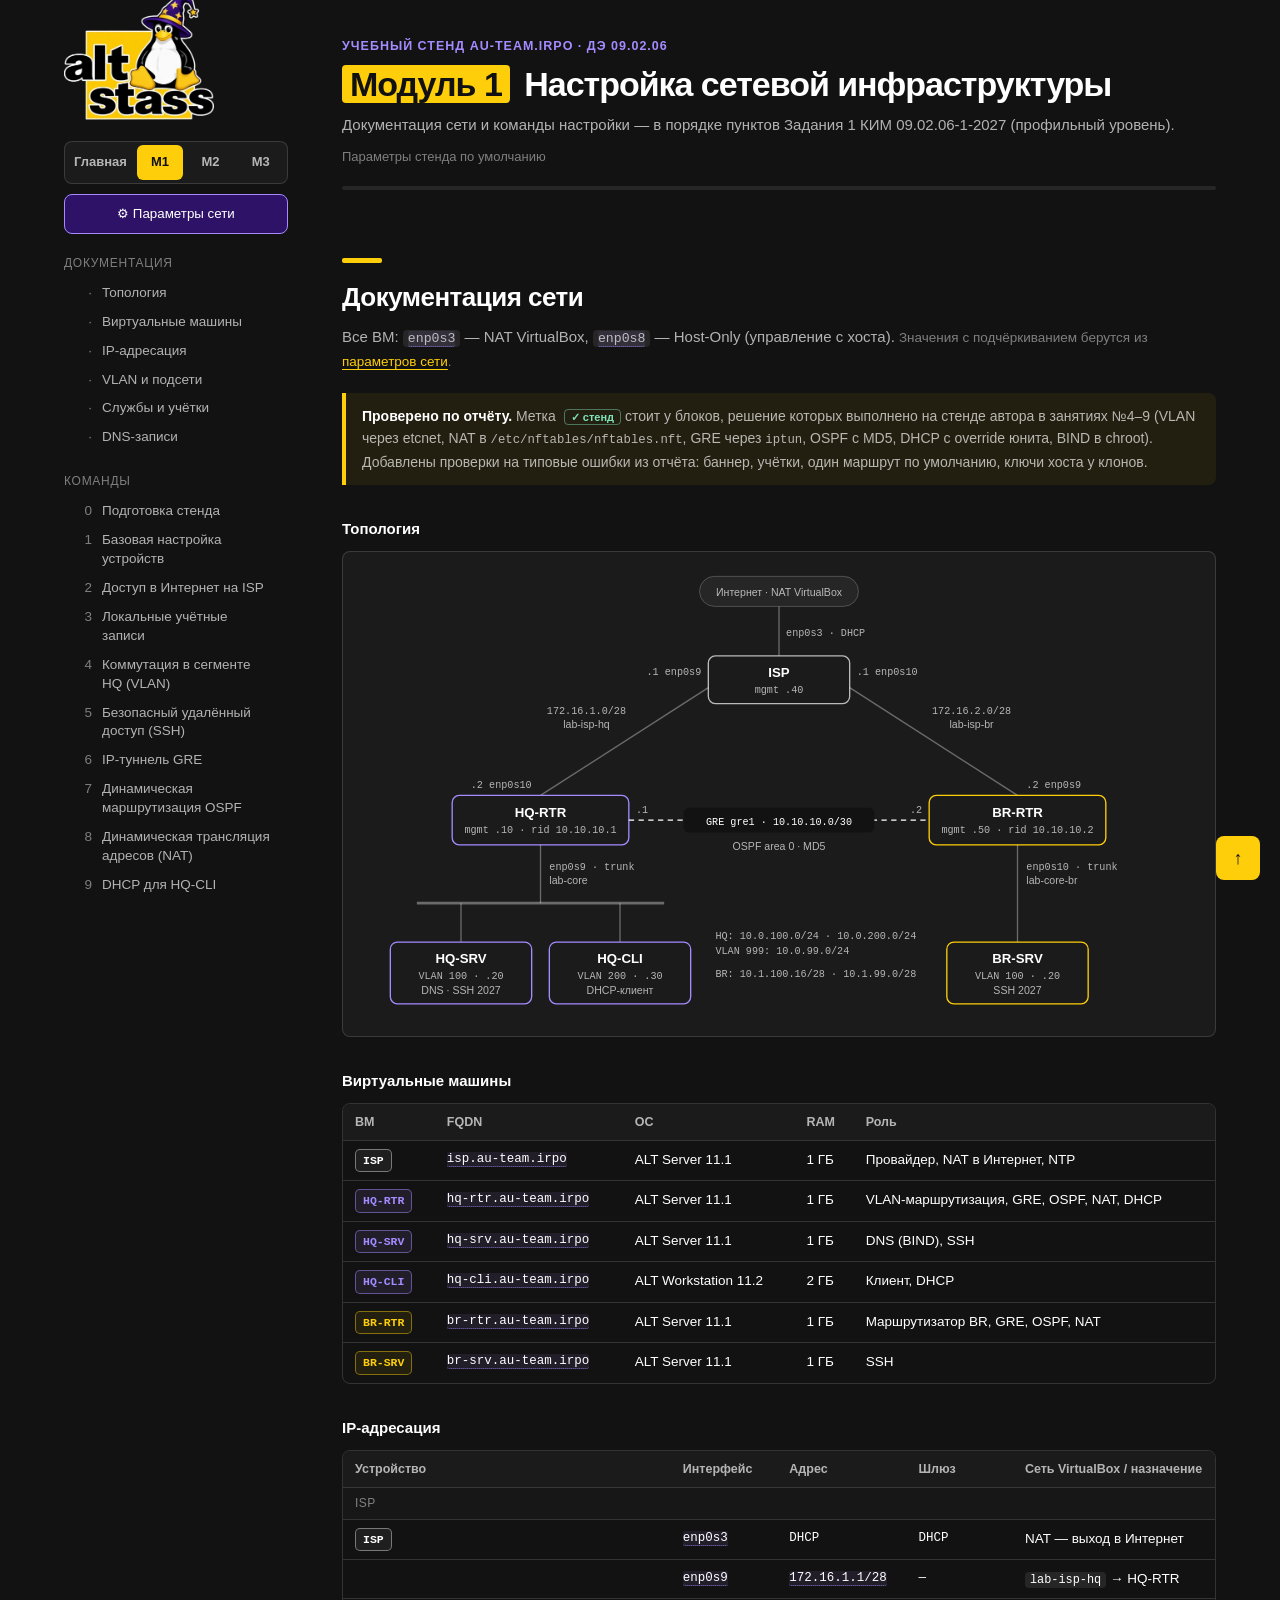
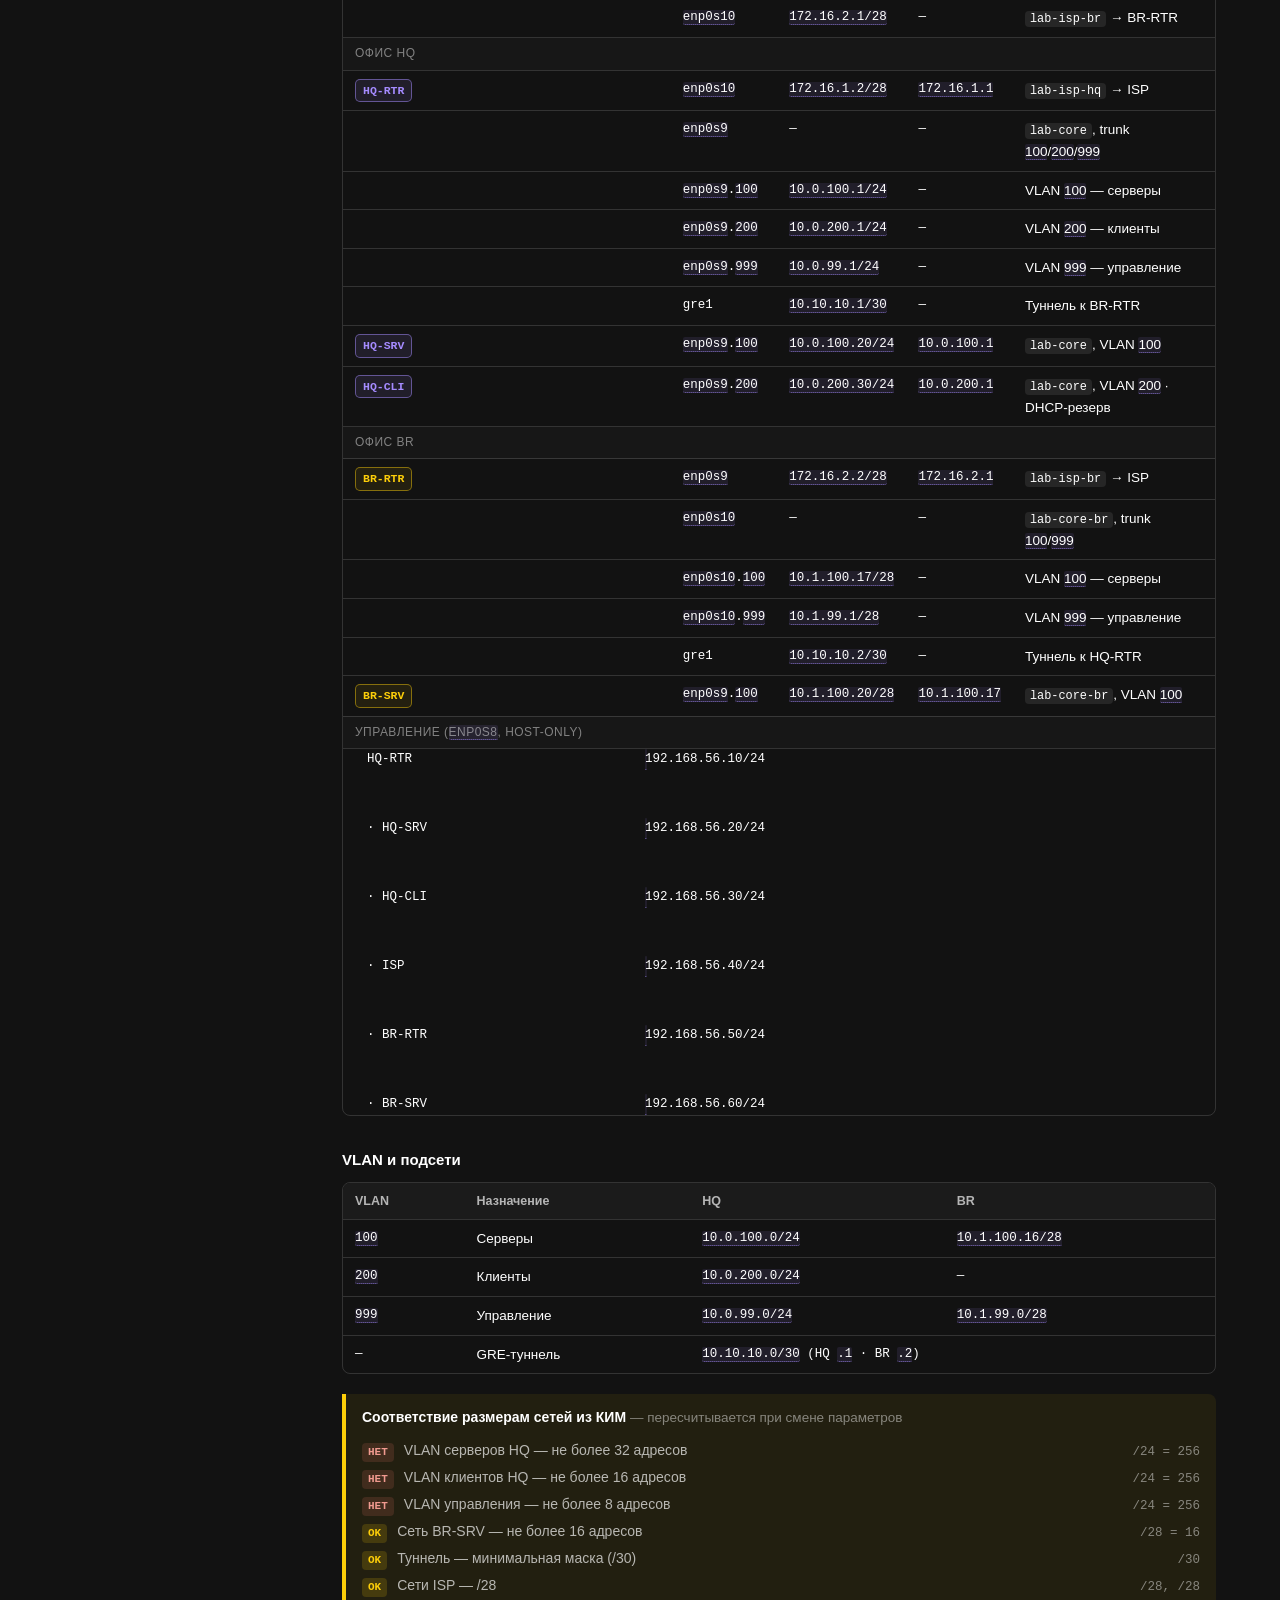
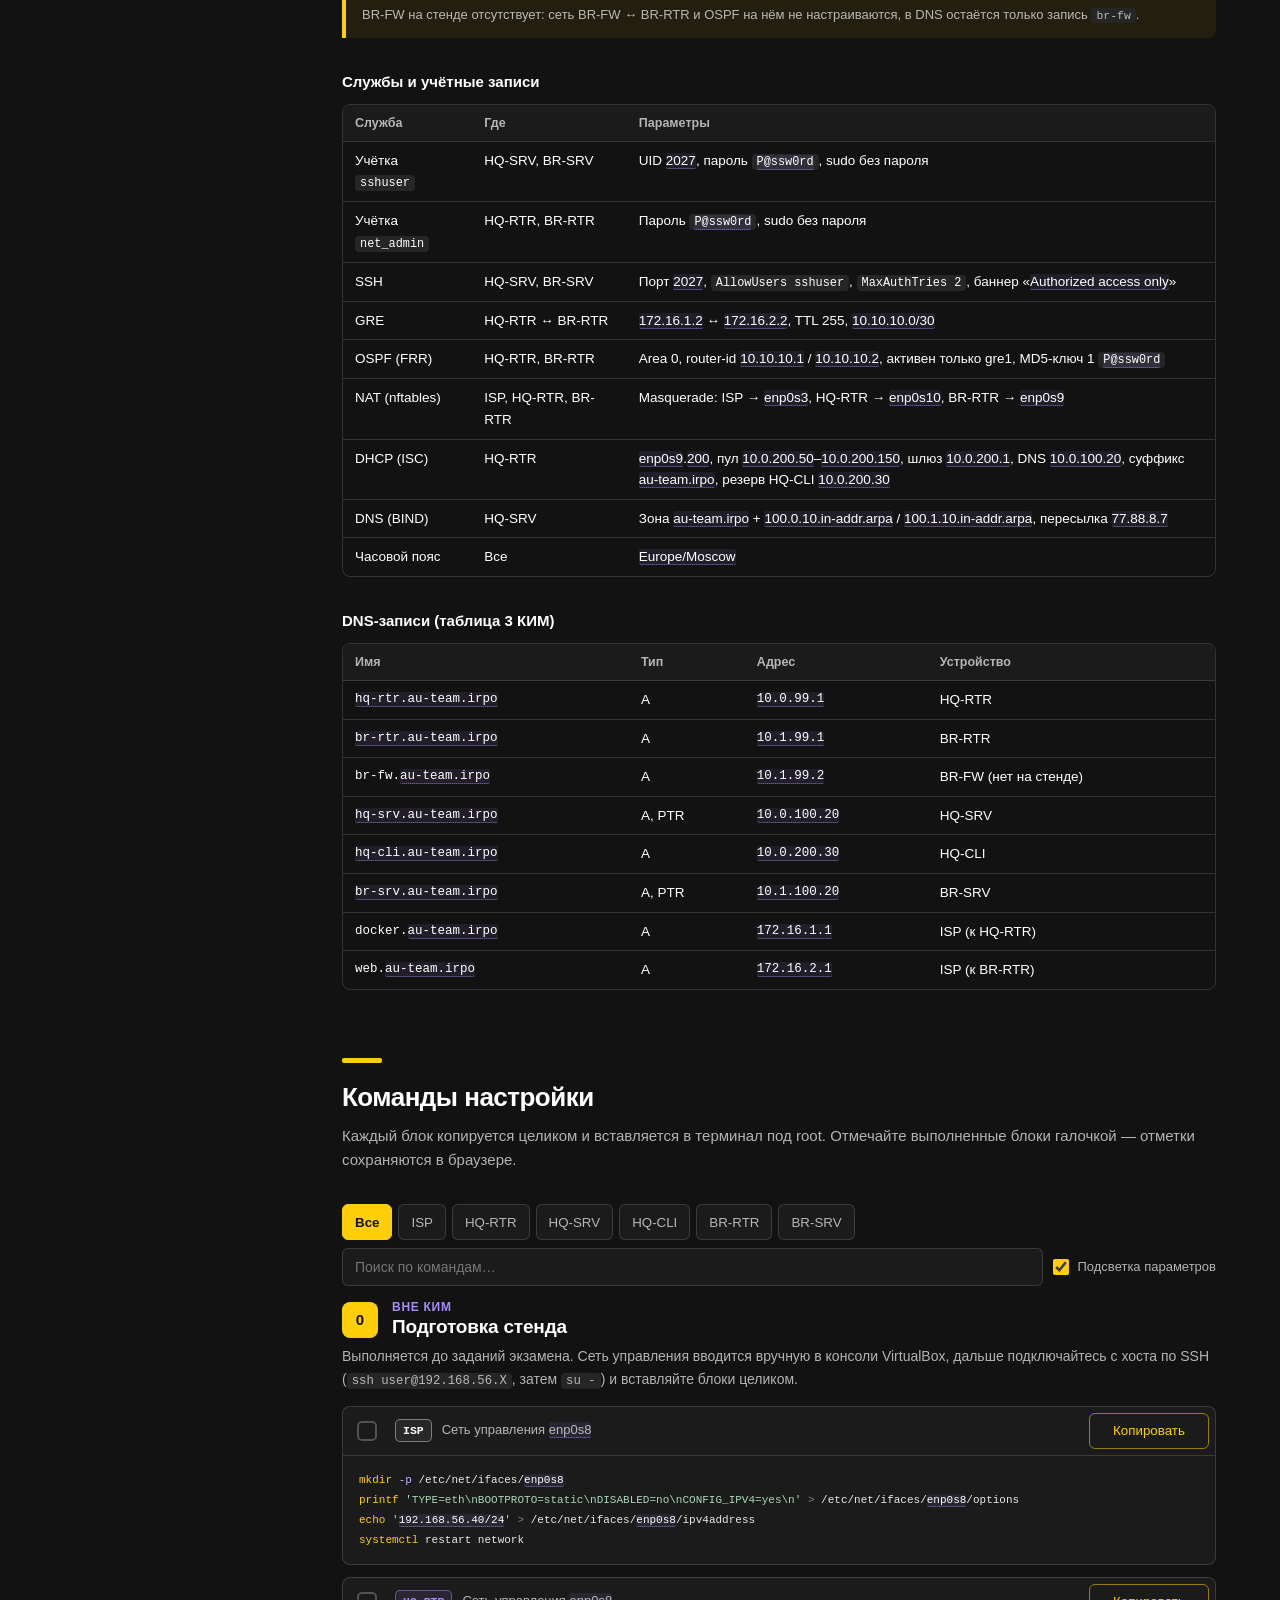
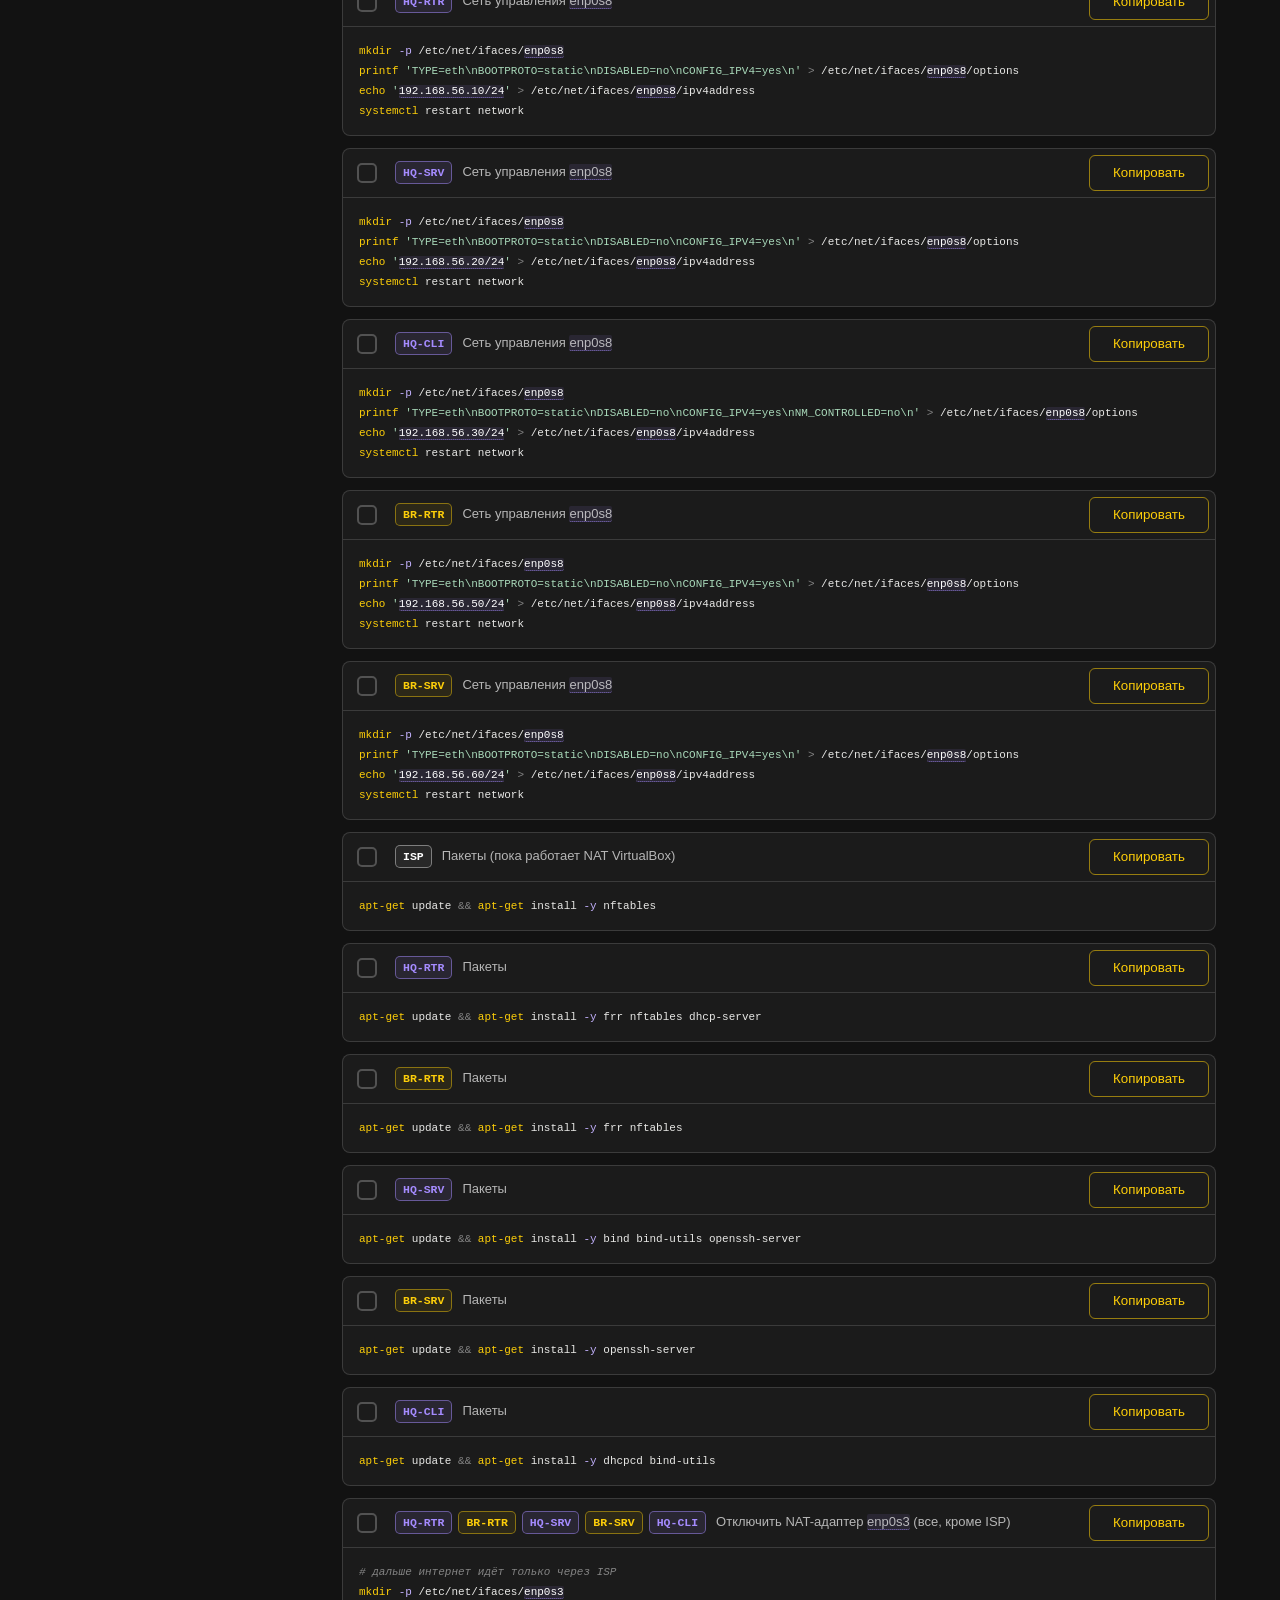
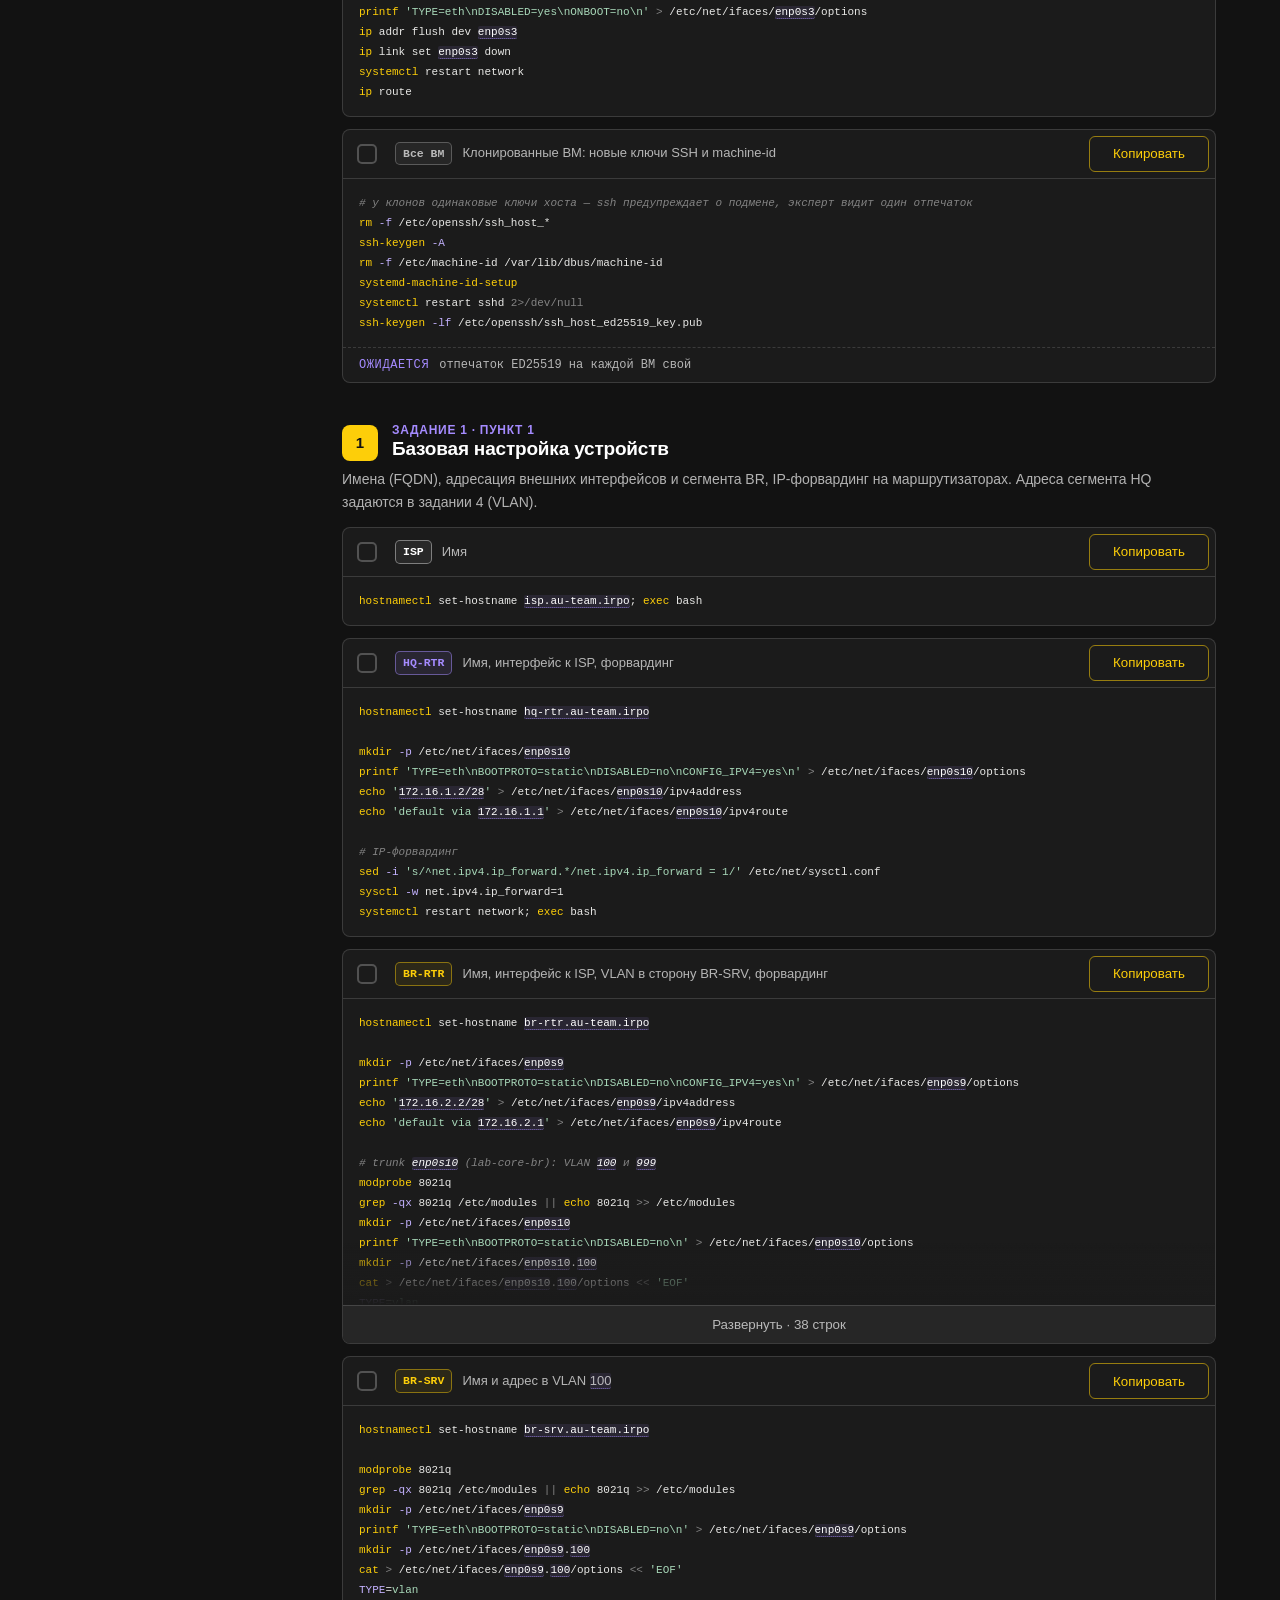
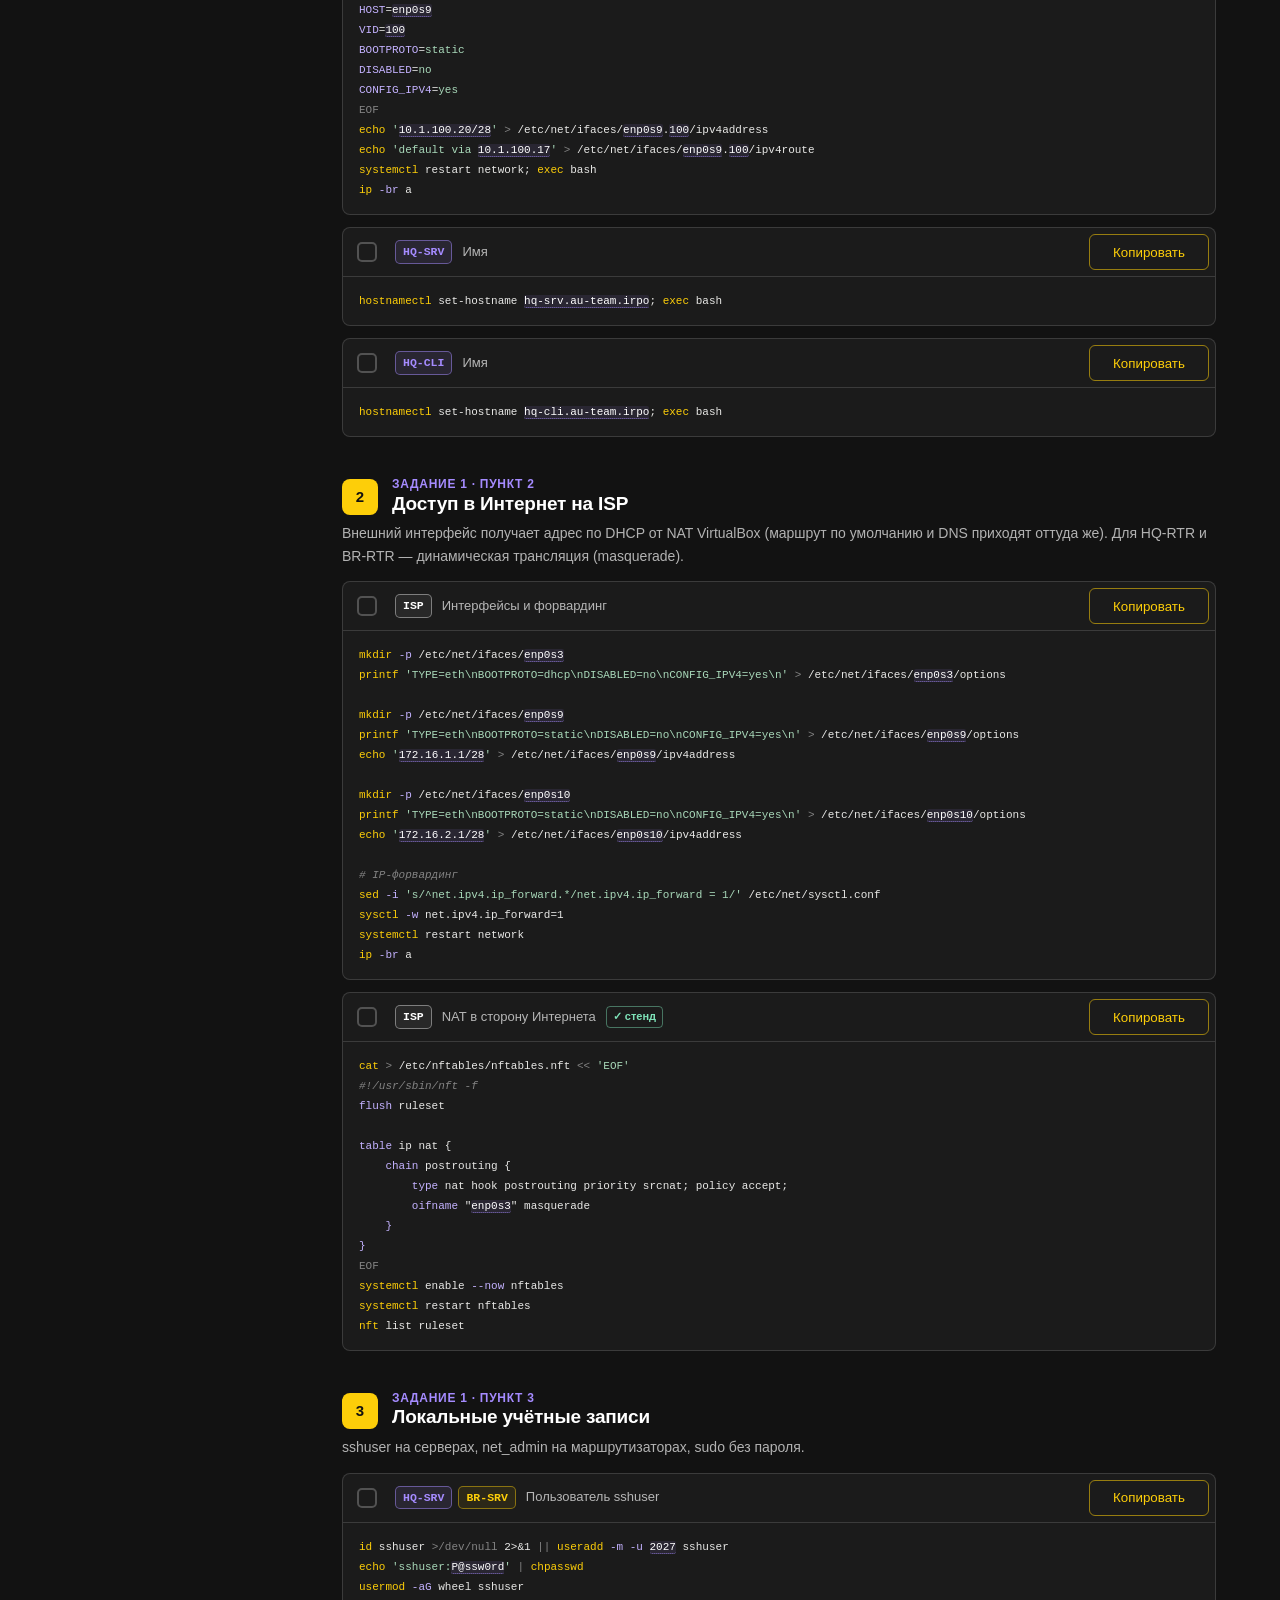
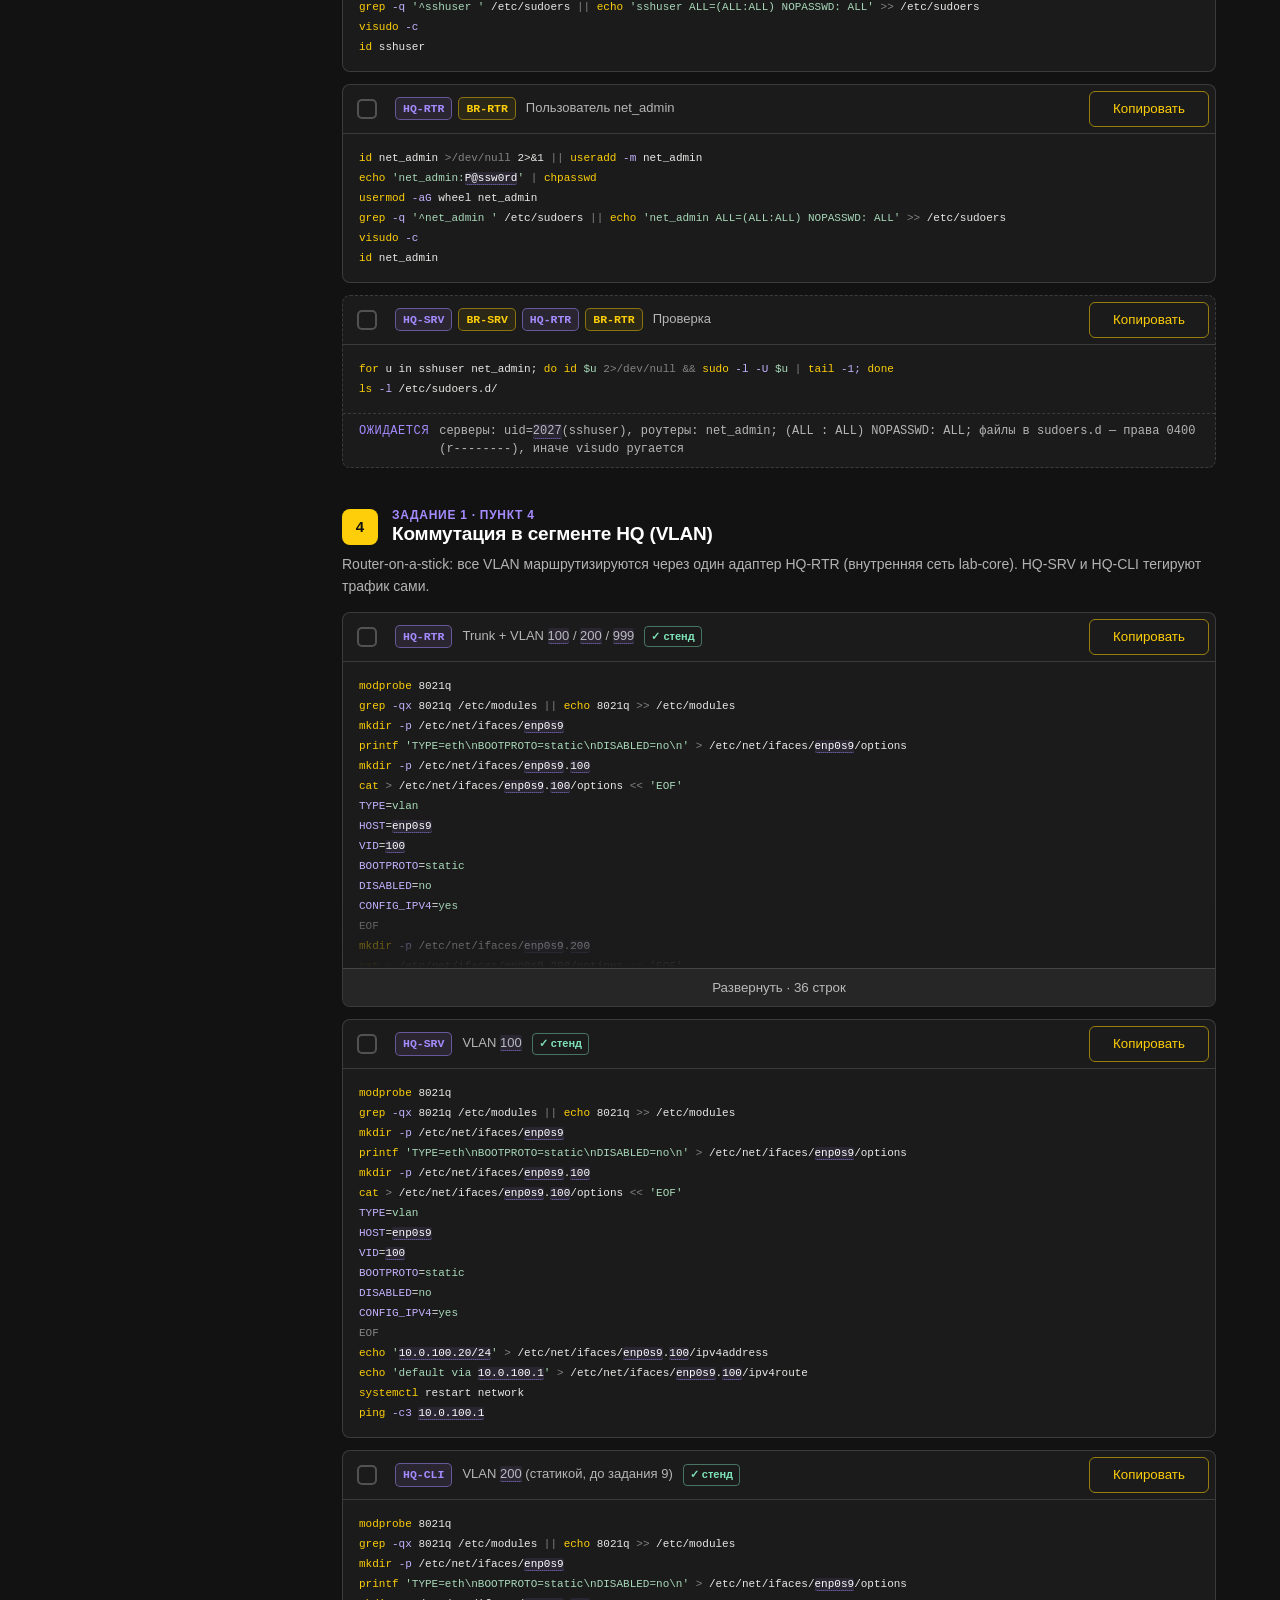
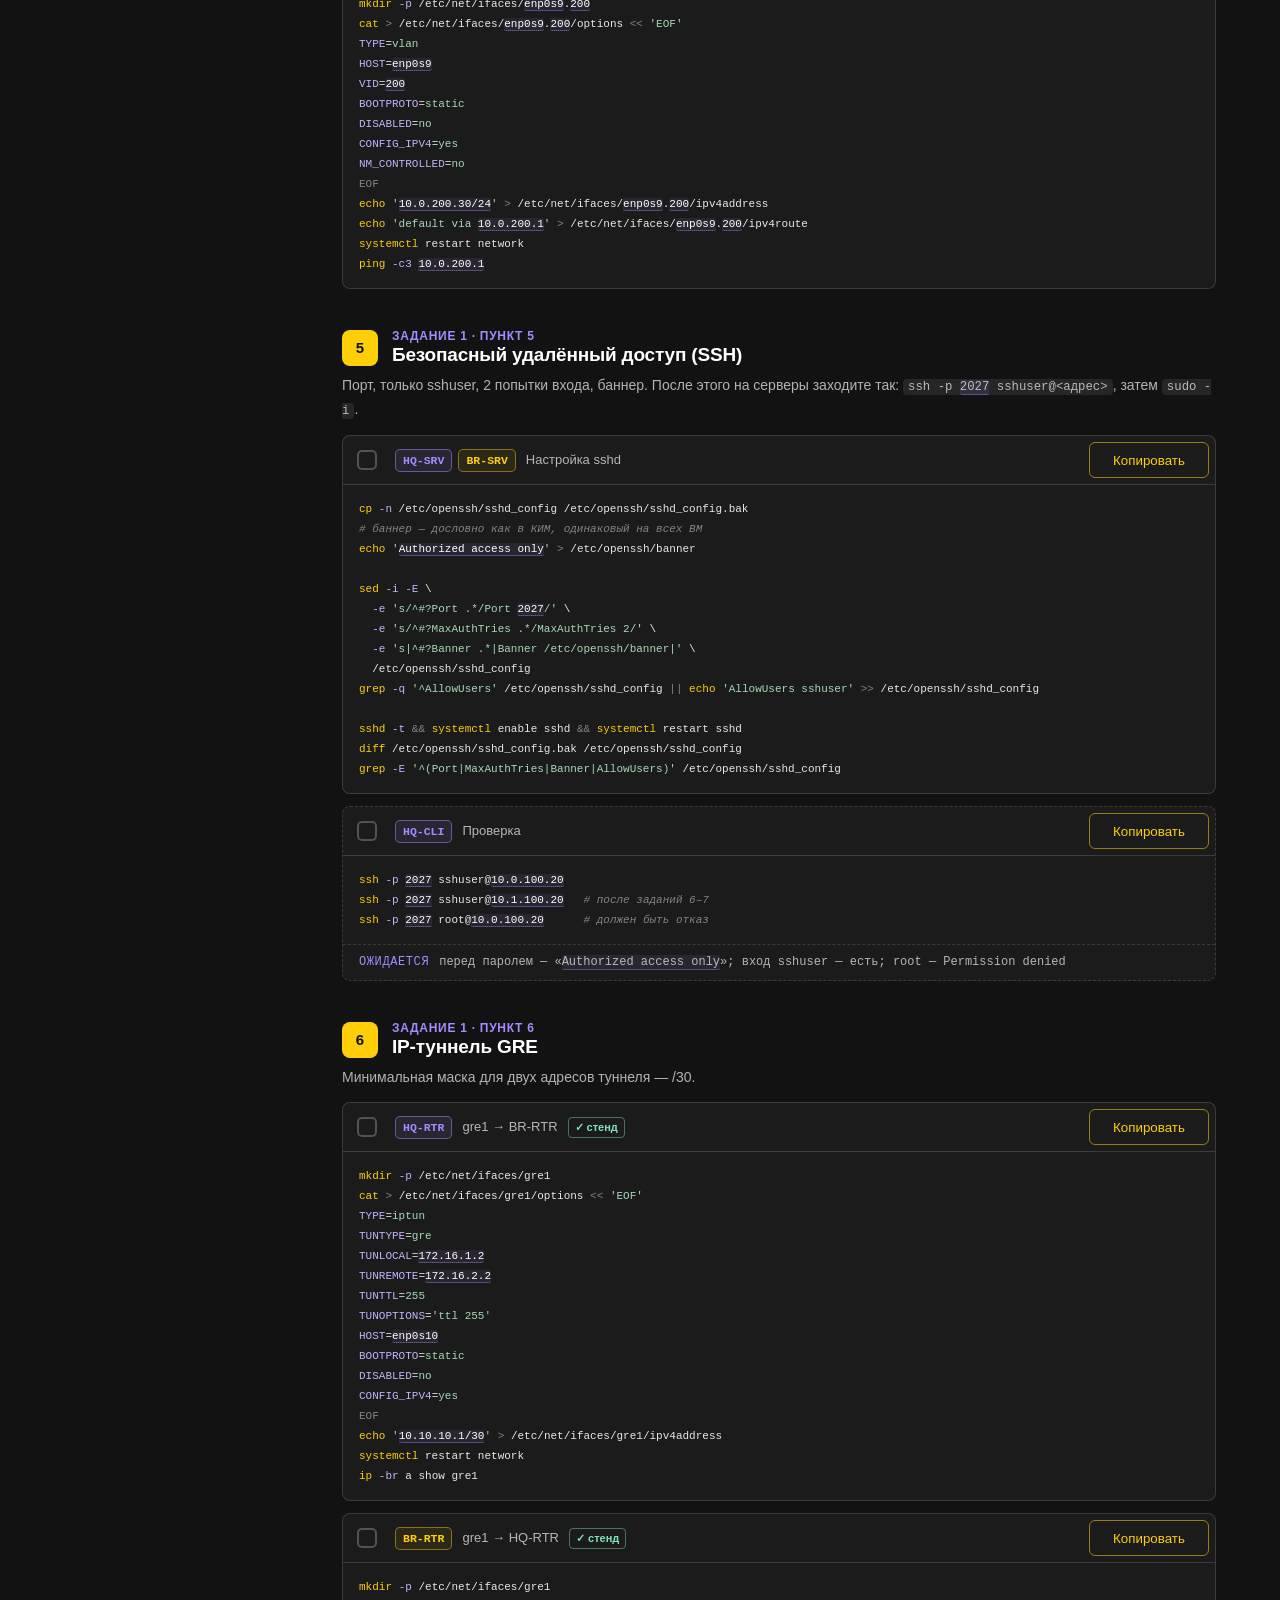
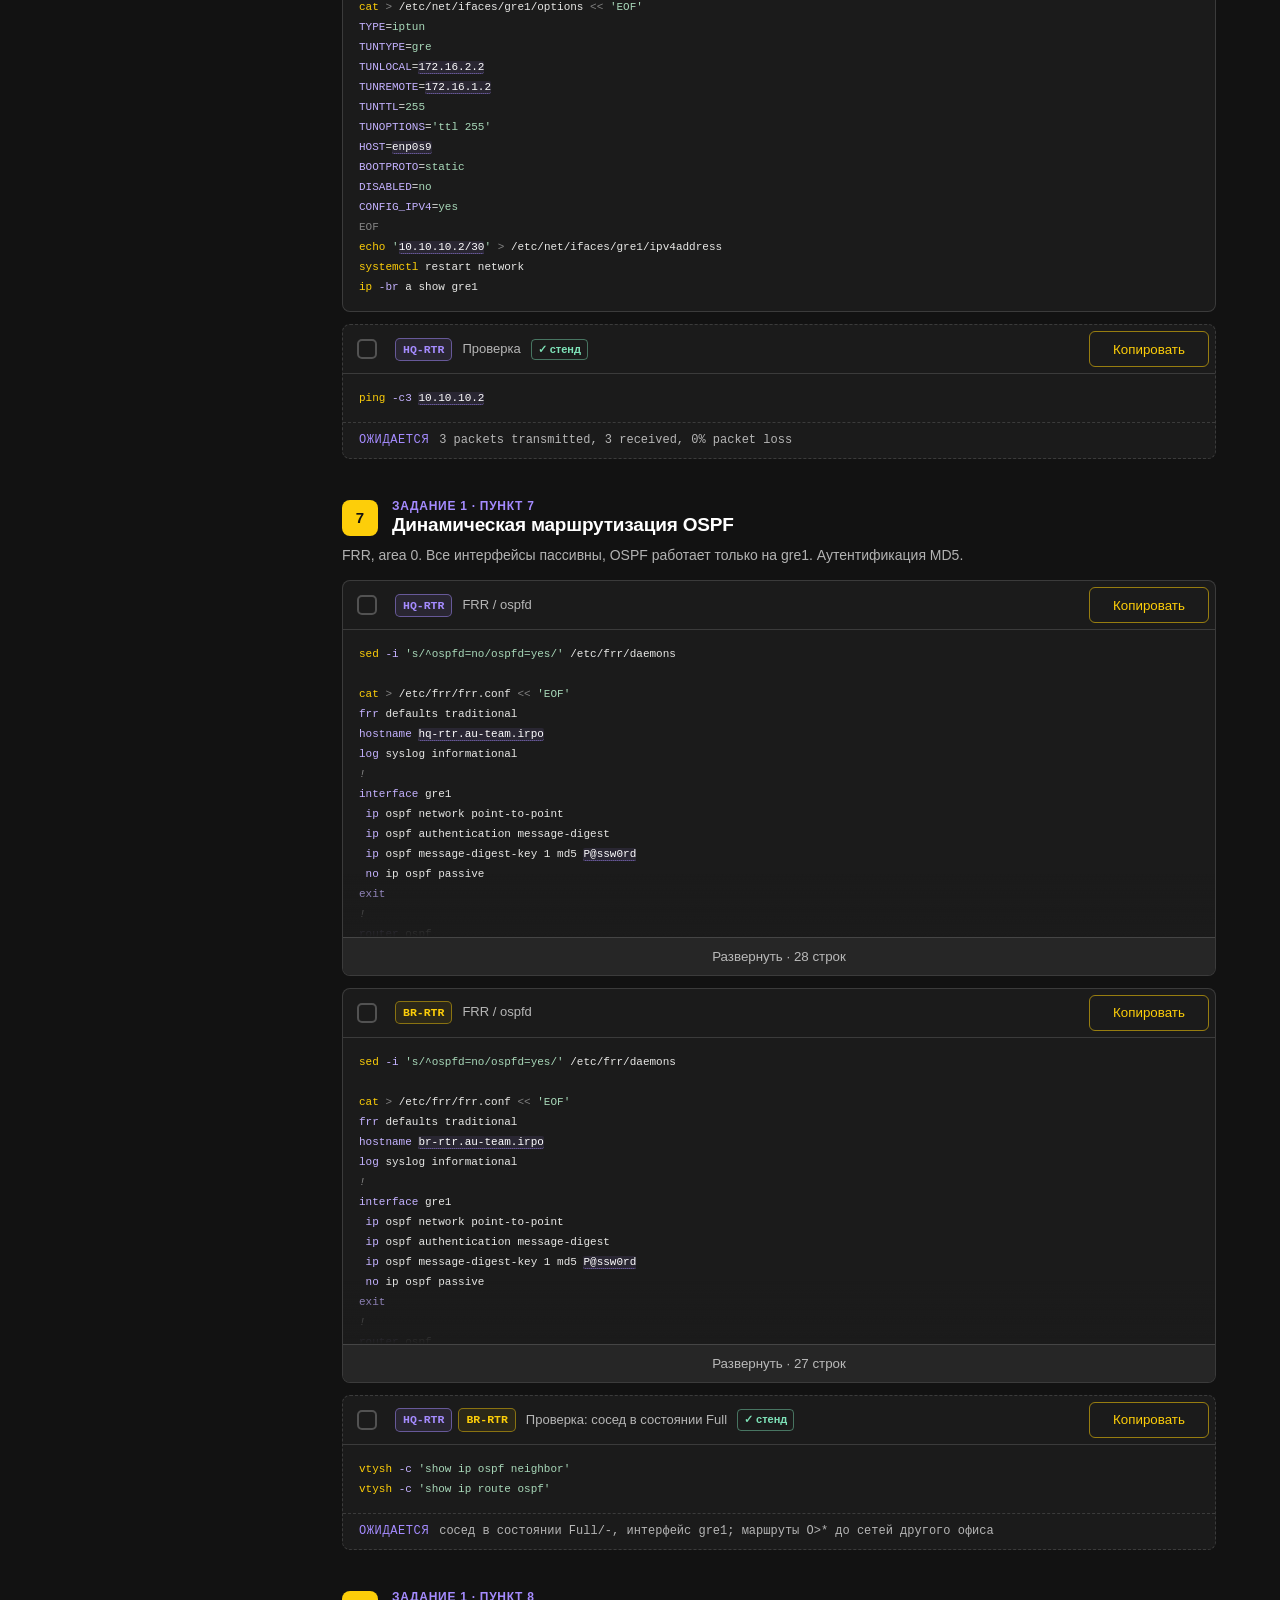
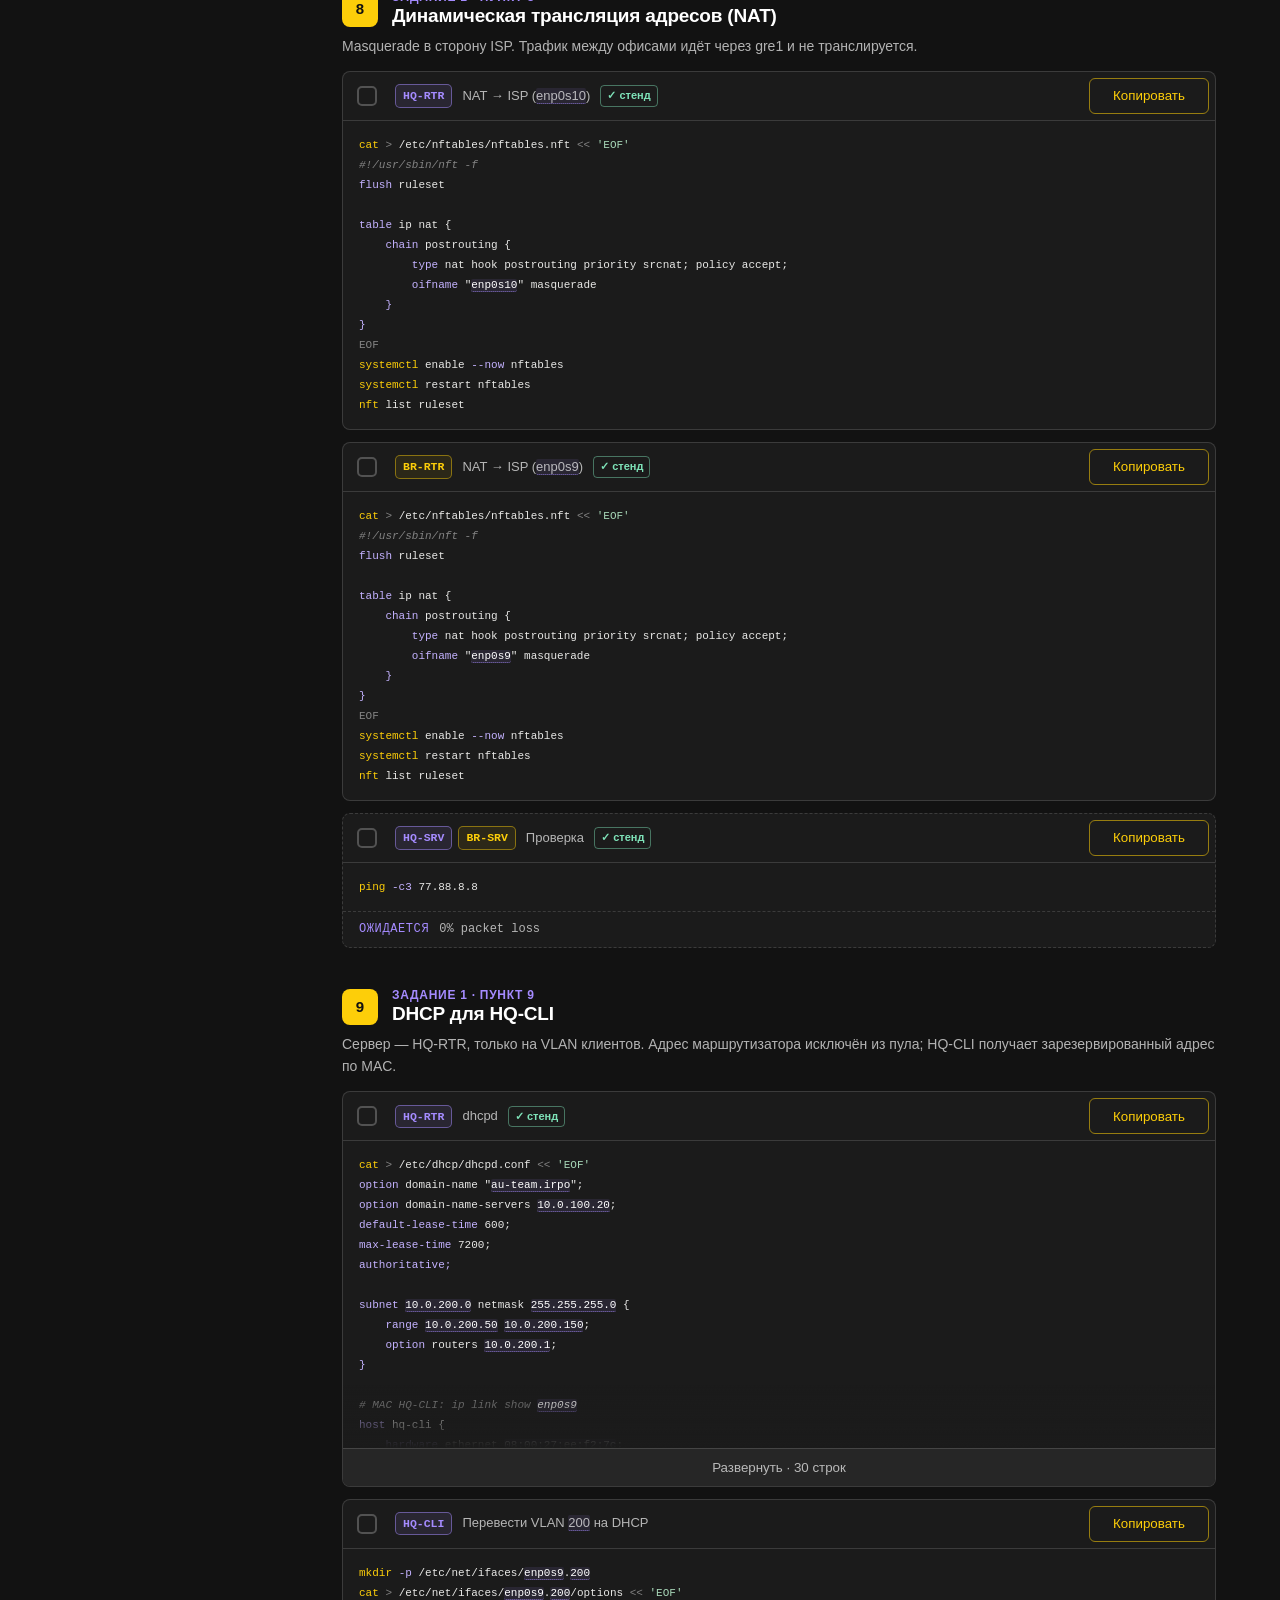
==== m1-network.html @ 4ff7ac80 "Add files via upload" ====
<!DOCTYPE html>
<html lang="ru">
<head>
<meta charset="utf-8">
<meta name="viewport" content="width=device-width, initial-scale=1">
<title>Модуль 1. Настройка сетевой инфраструктуры · стенд au-team.irpo</title>
<meta name="description" content="Документация сети и команды настройки — в порядке пунктов Задания 1 КИМ 09.02.06-1-2027 (профильный уровень).">
<link rel="canonical" href="https://USERNAME.github.io/REPO/m1-network.html">
<meta name="theme-color" content="#121212">
<meta property="og:type" content="website">
<meta property="og:locale" content="ru_RU">
<meta property="og:site_name" content="alt stass · стенд au-team.irpo">
<meta property="og:title" content="Модуль 1. Настройка сетевой инфраструктуры · стенд au-team.irpo">
<meta property="og:description" content="Документация сети и команды настройки стенда ДЭ 09.02.06 (ALT Linux) с копированием в один клик.">
<meta property="og:url" content="https://USERNAME.github.io/REPO/m1-network.html">
<meta property="og:image" content="https://USERNAME.github.io/REPO/assets/og-image.png">
<meta property="og:image:width" content="1200">
<meta property="og:image:height" content="630">
<meta name="twitter:card" content="summary_large_image">
<link rel="icon" type="image/png" href="assets/favicon.png">
<link rel="apple-touch-icon" href="assets/favicon.png">
<link rel="stylesheet" href="assets/style.css">
</head>
<body data-page="m1">
<a class="skip" href="#cmds">К командам</a>
<div class="wrap">
<aside aria-label="Навигация">
<a class="logo" href="index.html" aria-label="alt stass — на главную"><img src="assets/logo.webp" alt="alt stass" width="360" height="319"></a>
<nav class="mods" aria-label="Разделы сайта"><a href="index.html" class="mhome" title="Главная">Главная</a><a href="m1-network.html" title="Модуль 1. Настройка сетевой инфраструктуры" aria-current="page">М1</a><a href="m2-admin.html" title="Модуль 2. Организация сетевого администрирования">М2</a><a href="m3-services.html" title="Модуль 3. Эксплуатация объектов сетевой инфраструктуры">М3</a></nav>
<button type="button" class="pbtn side" data-open-params>⚙ Параметры сети</button>
<div class="lbl">Документация</div>
<ul class="toc">
<li><a href="#topology"><span class="n">·</span><span class="tt">Топология</span></a></li>
<li><a href="#vms"><span class="n">·</span><span class="tt">Виртуальные машины</span></a></li>
<li><a href="#addr"><span class="n">·</span><span class="tt">IP-адресация</span></a></li>
<li><a href="#vlan"><span class="n">·</span><span class="tt">VLAN и подсети</span></a></li>
<li><a href="#services"><span class="n">·</span><span class="tt">Службы и учётки</span></a></li>
<li><a href="#dns"><span class="n">·</span><span class="tt">DNS-записи</span></a></li>
</ul>
<div class="lbl">Команды <span class="prog-txt" data-prog-txt></span></div>
<ul class="toc">
<li><a href="#prep" data-step="prep"><span class="n">0</span><span class="tt">Подготовка стенда</span><span class="cnt" data-cnt="prep"></span></a></li>
<li><a href="#t1" data-step="t1"><span class="n">1</span><span class="tt">Базовая настройка устройств</span><span class="cnt" data-cnt="t1"></span></a></li>
<li><a href="#t2" data-step="t2"><span class="n">2</span><span class="tt">Доступ в Интернет на ISP</span><span class="cnt" data-cnt="t2"></span></a></li>
<li><a href="#t3" data-step="t3"><span class="n">3</span><span class="tt">Локальные учётные записи</span><span class="cnt" data-cnt="t3"></span></a></li>
<li><a href="#t4" data-step="t4"><span class="n">4</span><span class="tt">Коммутация в сегменте HQ (VLAN)</span><span class="cnt" data-cnt="t4"></span></a></li>
<li><a href="#t5" data-step="t5"><span class="n">5</span><span class="tt">Безопасный удалённый доступ (SSH)</span><span class="cnt" data-cnt="t5"></span></a></li>
<li><a href="#t6" data-step="t6"><span class="n">6</span><span class="tt">IP-туннель GRE</span><span class="cnt" data-cnt="t6"></span></a></li>
<li><a href="#t7" data-step="t7"><span class="n">7</span><span class="tt">Динамическая маршрутизация OSPF</span><span class="cnt" data-cnt="t7"></span></a></li>
<li><a href="#t8" data-step="t8"><span class="n">8</span><span class="tt">Динамическая трансляция адресов (NAT)</span><span class="cnt" data-cnt="t8"></span></a></li>
<li><a href="#t9" data-step="t9"><span class="n">9</span><span class="tt">DHCP для HQ-CLI</span><span class="cnt" data-cnt="t9"></span></a></li>
<li><a href="#t10" data-step="t10"><span class="n">10</span><span class="tt">DNS (BIND на HQ-SRV)</span><span class="cnt" data-cnt="t10"></span></a></li>
<li><a href="#t11" data-step="t11"><span class="n">11</span><span class="tt">Часовой пояс</span><span class="cnt" data-cnt="t11"></span></a></li>
<li><a href="#check" data-step="check"><span class="n">✓</span><span class="tt">Итоговая проверка</span><span class="cnt" data-cnt="check"></span></a></li>
</ul>
<button type="button" class="linkbtn reset-done" data-reset-done>Сбросить отметки «готово»</button>
</aside>
<main>
<header>
<img class="mlogo" src="assets/logo.webp" alt="alt stass" width="360" height="319">
<nav class="mods mmods" aria-label="Разделы сайта"><a href="index.html" class="mhome" title="Главная">Главная</a><a href="m1-network.html" title="Модуль 1. Настройка сетевой инфраструктуры" aria-current="page">М1</a><a href="m2-admin.html" title="Модуль 2. Организация сетевого администрирования">М2</a><a href="m3-services.html" title="Модуль 3. Эксплуатация объектов сетевой инфраструктуры">М3</a></nav>
<p class="kicker">Учебный стенд au-team.irpo · ДЭ 09.02.06</p>
<h1><em>Модуль 1</em> Настройка сетевой инфраструктуры</h1>
<p>Документация сети и команды настройки — в порядке пунктов Задания 1 КИМ 09.02.06-1-2027 (профильный уровень).</p>
<div class="hbar">
<button type="button" class="pbtn" data-open-params>⚙ Параметры сети</button>
<span class="pstate" data-pstate>Параметры стенда по умолчанию</span>
</div>
<div class="prog" aria-hidden="true"><span data-prog></span></div>
</header>

<h2 id="docs">Документация сети</h2>
<p class="lead">Все ВМ: <code><span class="v" data-k="ISP_WAN">enp0s3</span></code> — NAT VirtualBox, <code><span class="v" data-k="MG_IF">enp0s8</span></code> — Host-Only (управление с хоста). <span class="hint">Значения с подчёркиванием берутся из <button type="button" class="linkbtn" data-open-params>параметров сети</button>.</span></p>
<div class="note"><b>Проверено по отчёту.</b> Метка <span class="vbadge">✓ стенд</span> стоит у блоков, решение которых выполнено на стенде автора в занятиях №4–9 (VLAN через etcnet, NAT в <code>/etc/nftables/nftables.nft</code>, GRE через <code>iptun</code>, OSPF с MD5, DHCP с override юнита, BIND в chroot). Добавлены проверки на типовые ошибки из отчёта: баннер, учётки, один маршрут по умолчанию, ключи хоста у клонов.</div>

<h4 id="topology">Топология</h4>
<div class="card topo">
<svg class="topo-wide" viewBox="0 0 960 520" role="img" aria-label="Схема сети: ISP соединён с HQ-RTR и BR-RTR, между маршрутизаторами GRE-туннель, за HQ-RTR — HQ-SRV и HQ-CLI, за BR-RTR — BR-SRV" font-family="-apple-system,Segoe UI,Roboto,Arial,sans-serif">
<rect x="390" y="14" width="180" height="34" rx="17" class="pill-s"/>
<text x="480" y="36" text-anchor="middle" class="sm">Интернет · NAT VirtualBox</text>
<line x1="480" y1="48" x2="480" y2="104" class="ln"/>
<text x="488" y="82" class="mn"><tspan class="v" data-k="ISP_WAN">enp0s3</tspan> · DHCP</text>
<rect x="400" y="104" width="160" height="54" rx="8" class="bx b-isp"/>
<text x="480" y="128" text-anchor="middle" class="nm">ISP</text>
<text x="480" y="146" text-anchor="middle" class="mn">mgmt <tspan class="v" data-k="MG_ISP_DOT">.40</tspan></text>
<line x1="400" y1="140" x2="210" y2="262" class="ln"/>
<line x1="560" y1="140" x2="750" y2="262" class="ln"/>
<text x="262" y="170" class="mn" text-anchor="middle"><tspan class="v" data-k="ISP_HQ_SUBNET">172.16.1.0/28</tspan></text>
<text x="262" y="186" class="sm" text-anchor="middle">lab-isp-hq</text>
<text x="698" y="170" class="mn" text-anchor="middle"><tspan class="v" data-k="ISP_BR_SUBNET">172.16.2.0/28</tspan></text>
<text x="698" y="186" class="sm" text-anchor="middle">lab-isp-br</text>
<text x="392" y="126" class="mn" text-anchor="end"><tspan class="v" data-k="ISP_HQ_DOT">.1</tspan> <tspan class="v" data-k="ISP_HQ_IF">enp0s9</tspan></text>
<text x="568" y="126" class="mn"><tspan class="v" data-k="ISP_BR_DOT">.1</tspan> <tspan class="v" data-k="ISP_BR_IF">enp0s10</tspan></text>
<text x="200" y="254" class="mn" text-anchor="end"><tspan class="v" data-k="HQ_WAN_IP_DOT">.2</tspan> <tspan class="v" data-k="HQ_WAN_IF">enp0s10</tspan></text>
<text x="760" y="254" class="mn"><tspan class="v" data-k="BR_WAN_IP_DOT">.2</tspan> <tspan class="v" data-k="BR_WAN_IF">enp0s9</tspan></text>
<rect x="110" y="262" width="200" height="56" rx="8" class="bx b-hq"/>
<text x="210" y="286" text-anchor="middle" class="nm">HQ-RTR</text>
<text x="210" y="304" text-anchor="middle" class="mn">mgmt <tspan class="v" data-k="MG_HQRTR_DOT">.10</tspan> · rid <tspan class="v" data-k="GRE_HQ_IP">10.10.10.1</tspan></text>
<rect x="650" y="262" width="200" height="56" rx="8" class="bx b-br"/>
<text x="750" y="286" text-anchor="middle" class="nm">BR-RTR</text>
<text x="750" y="304" text-anchor="middle" class="mn">mgmt <tspan class="v" data-k="MG_BRRTR_DOT">.50</tspan> · rid <tspan class="v" data-k="GRE_BR">10.10.10.2</tspan></text>
<line x1="310" y1="290" x2="650" y2="290" class="gre"/>
<rect x="372" y="276" width="216" height="28" rx="6" class="gbg"/>
<text x="480" y="295" text-anchor="middle" class="mn gt">GRE gre1 · <tspan class="v" data-k="GRE_HQ_SUBNET">10.10.10.0/30</tspan></text>
<text x="480" y="324" text-anchor="middle" class="sm">OSPF area 0 · MD5</text>
<text x="318" y="282" class="mn"><tspan class="v" data-k="GRE_HQ_DOT">.1</tspan></text>
<text x="642" y="282" class="mn" text-anchor="end"><tspan class="v" data-k="GRE_BR_DOT">.2</tspan></text>
<line x1="210" y1="318" x2="210" y2="384" class="ln"/>
<text x="220" y="346" class="mn"><tspan class="v" data-k="HQ_LAN_IF">enp0s9</tspan> · trunk</text>
<text x="220" y="362" class="sm">lab-core</text>
<line x1="70" y1="384" x2="350" y2="384" class="bus"/>
<line x1="120" y1="384" x2="120" y2="428" class="ln"/>
<line x1="300" y1="384" x2="300" y2="428" class="ln"/>
<rect x="40" y="428" width="160" height="70" rx="8" class="bx b-hq"/>
<text x="120" y="452" text-anchor="middle" class="nm">HQ-SRV</text>
<text x="120" y="470" text-anchor="middle" class="mn">VLAN <tspan class="v" data-k="V_SRV">100</tspan> · <tspan class="v" data-k="HQ_SRV_IP_DOT">.20</tspan></text>
<text x="120" y="487" text-anchor="middle" class="sm">DNS · SSH <tspan class="v" data-k="SSH_PORT">2027</tspan></text>
<rect x="220" y="428" width="160" height="70" rx="8" class="bx b-hq"/>
<text x="300" y="452" text-anchor="middle" class="nm">HQ-CLI</text>
<text x="300" y="470" text-anchor="middle" class="mn">VLAN <tspan class="v" data-k="V_CLI">200</tspan> · <tspan class="v" data-k="HQ_CLI_IP_DOT">.30</tspan></text>
<text x="300" y="487" text-anchor="middle" class="sm">DHCP-клиент</text>
<line x1="750" y1="318" x2="750" y2="428" class="ln"/>
<text x="760" y="346" class="mn"><tspan class="v" data-k="BR_LAN_IF">enp0s10</tspan> · trunk</text>
<text x="760" y="362" class="sm">lab-core-br</text>
<rect x="670" y="428" width="160" height="70" rx="8" class="bx b-br"/>
<text x="750" y="452" text-anchor="middle" class="nm">BR-SRV</text>
<text x="750" y="470" text-anchor="middle" class="mn">VLAN <tspan class="v" data-k="V_SRV">100</tspan> · <tspan class="v" data-k="BR_SRV_IP_DOT">.20</tspan></text>
<text x="750" y="487" text-anchor="middle" class="sm">SSH <tspan class="v" data-k="SSH_PORT">2027</tspan></text>
<text x="408" y="424" class="mn">HQ: <tspan class="v" data-k="HQ_GW_SRV_SUBNET">10.0.100.0/24</tspan> · <tspan class="v" data-k="HQ_GW_CLI_SUBNET">10.0.200.0/24</tspan></text>
<text x="408" y="442" class="mn">VLAN <tspan class="v" data-k="V_MGMT">999</tspan>: <tspan class="v" data-k="HQ_GW_MGMT_SUBNET">10.0.99.0/24</tspan></text>
<text x="408" y="468" class="mn">BR: <tspan class="v" data-k="BR_GW_SRV_SUBNET">10.1.100.16/28</tspan> · <tspan class="v" data-k="BR_GW_MGMT_SUBNET">10.1.99.0/28</tspan></text>
</svg>
<svg class="topo-narrow" viewBox="0 0 360 600" role="img" aria-label="Схема сети (вертикальная)" font-family="-apple-system,Segoe UI,Roboto,Arial,sans-serif">
<rect x="105" y="8" width="150" height="30" rx="15" class="pill-s"/>
<text x="180" y="28" text-anchor="middle" class="sm">Интернет · NAT</text>
<line x1="180" y1="38" x2="180" y2="78" class="ln"/>
<text x="188" y="62" class="mn"><tspan class="v" data-k="ISP_WAN">enp0s3</tspan> · DHCP</text>
<rect x="110" y="78" width="140" height="48" rx="8" class="bx b-isp"/>
<text x="180" y="100" text-anchor="middle" class="nm">ISP</text>
<text x="180" y="117" text-anchor="middle" class="mn">mgmt <tspan class="v" data-k="MG_ISP_DOT">.40</tspan></text>
<line x1="130" y1="126" x2="90" y2="220" class="ln"/>
<line x1="230" y1="126" x2="270" y2="220" class="ln"/>
<text x="104" y="142" class="mn" text-anchor="end"><tspan class="v" data-k="ISP_HQ_DOT">.1</tspan> <tspan class="v" data-k="ISP_HQ_IF">enp0s9</tspan></text>
<text x="256" y="142" class="mn"><tspan class="v" data-k="ISP_BR_DOT">.1</tspan> <tspan class="v" data-k="ISP_BR_IF">enp0s10</tspan></text>
<text x="8" y="168" class="mn"><tspan class="v" data-k="ISP_HQ_SUBNET">172.16.1.0/28</tspan></text>
<text x="8" y="183" class="sm">lab-isp-hq</text>
<text x="352" y="168" class="mn" text-anchor="end"><tspan class="v" data-k="ISP_BR_SUBNET">172.16.2.0/28</tspan></text>
<text x="352" y="183" class="sm" text-anchor="end">lab-isp-br</text>
<text x="10" y="212" class="mn"><tspan class="v" data-k="HQ_WAN_IP_DOT">.2</tspan> <tspan class="v" data-k="HQ_WAN_IF">enp0s10</tspan></text>
<text x="350" y="212" class="mn" text-anchor="end"><tspan class="v" data-k="BR_WAN_IP_DOT">.2</tspan> <tspan class="v" data-k="BR_WAN_IF">enp0s9</tspan></text>
<rect x="10" y="220" width="160" height="50" rx="8" class="bx b-hq"/>
<text x="90" y="242" text-anchor="middle" class="nm">HQ-RTR</text>
<text x="90" y="259" text-anchor="middle" class="mn">rid <tspan class="v" data-k="GRE_HQ_IP">10.10.10.1</tspan></text>
<rect x="190" y="220" width="160" height="50" rx="8" class="bx b-br"/>
<text x="270" y="242" text-anchor="middle" class="nm">BR-RTR</text>
<text x="270" y="259" text-anchor="middle" class="mn">rid <tspan class="v" data-k="GRE_BR">10.10.10.2</tspan></text>
<line x1="170" y1="245" x2="190" y2="245" class="gre"/>
<text x="180" y="292" text-anchor="middle" class="mn gt">GRE · <tspan class="v" data-k="GRE_HQ_SUBNET">10.10.10.0/30</tspan></text>
<text x="180" y="307" text-anchor="middle" class="sm">OSPF area 0 · MD5</text>
<line x1="90" y1="270" x2="90" y2="370" class="ln"/>
<polyline points="90,356 4,356 4,481 10,481" class="ln"/>
<text x="98" y="334" class="mn"><tspan class="v" data-k="HQ_LAN_IF">enp0s9</tspan> · trunk</text>
<line x1="270" y1="270" x2="270" y2="370" class="ln"/>
<text x="262" y="352" class="mn" text-anchor="end"><tspan class="v" data-k="BR_LAN_IF">enp0s10</tspan> · trunk</text>
<rect x="10" y="370" width="160" height="62" rx="8" class="bx b-hq"/>
<text x="90" y="392" text-anchor="middle" class="nm">HQ-SRV</text>
<text x="90" y="409" text-anchor="middle" class="mn">VLAN <tspan class="v" data-k="V_SRV">100</tspan> · <tspan class="v" data-k="HQ_SRV_IP_DOT">.20</tspan></text>
<text x="90" y="424" text-anchor="middle" class="sm">DNS · SSH <tspan class="v" data-k="SSH_PORT">2027</tspan></text>
<rect x="10" y="450" width="160" height="62" rx="8" class="bx b-hq"/>
<text x="90" y="472" text-anchor="middle" class="nm">HQ-CLI</text>
<text x="90" y="489" text-anchor="middle" class="mn">VLAN <tspan class="v" data-k="V_CLI">200</tspan> · <tspan class="v" data-k="HQ_CLI_IP_DOT">.30</tspan></text>
<text x="90" y="504" text-anchor="middle" class="sm">DHCP-клиент</text>
<rect x="190" y="370" width="160" height="62" rx="8" class="bx b-br"/>
<text x="270" y="392" text-anchor="middle" class="nm">BR-SRV</text>
<text x="270" y="409" text-anchor="middle" class="mn">VLAN <tspan class="v" data-k="V_SRV">100</tspan> · <tspan class="v" data-k="BR_SRV_IP_DOT">.20</tspan></text>
<text x="270" y="424" text-anchor="middle" class="sm">SSH <tspan class="v" data-k="SSH_PORT">2027</tspan></text>
<text x="10" y="548" class="mn">HQ: <tspan class="v" data-k="HQ_GW_SRV_SUBNET">10.0.100.0/24</tspan> · <tspan class="v" data-k="HQ_GW_CLI_SUBNET">10.0.200.0/24</tspan></text>
<text x="10" y="566" class="mn">VLAN <tspan class="v" data-k="V_MGMT">999</tspan>: <tspan class="v" data-k="HQ_GW_MGMT_SUBNET">10.0.99.0/24</tspan></text>
<text x="10" y="590" class="mn">BR: <tspan class="v" data-k="BR_GW_SRV_SUBNET">10.1.100.16/28</tspan> · <tspan class="v" data-k="BR_GW_MGMT_SUBNET">10.1.99.0/28</tspan></text>
</svg>
</div>

<h4 id="vms">Виртуальные машины</h4>
<div class="tw"><table>
<tr><th>ВМ</th><th>FQDN</th><th>ОС</th><th>RAM</th><th>Роль</th></tr>
<tr><td><span class="dev d-isp">ISP</span></td><td class="m"><span class="v" data-k="H_ISP">isp.au-team.irpo</span></td><td>ALT Server 11.1</td><td>1 ГБ</td><td>Провайдер, NAT в Интернет, NTP</td></tr>
<tr><td><span class="dev d-hq">HQ-RTR</span></td><td class="m"><span class="v" data-k="H_HQRTR">hq-rtr.au-team.irpo</span></td><td>ALT Server 11.1</td><td>1 ГБ</td><td>VLAN-маршрутизация, GRE, OSPF, NAT, DHCP</td></tr>
<tr><td><span class="dev d-hq">HQ-SRV</span></td><td class="m"><span class="v" data-k="H_HQSRV">hq-srv.au-team.irpo</span></td><td>ALT Server 11.1</td><td>1 ГБ</td><td>DNS (BIND), SSH</td></tr>
<tr><td><span class="dev d-hq">HQ-CLI</span></td><td class="m"><span class="v" data-k="H_HQCLI">hq-cli.au-team.irpo</span></td><td>ALT Workstation 11.2</td><td>2 ГБ</td><td>Клиент, DHCP</td></tr>
<tr><td><span class="dev d-br">BR-RTR</span></td><td class="m"><span class="v" data-k="H_BRRTR">br-rtr.au-team.irpo</span></td><td>ALT Server 11.1</td><td>1 ГБ</td><td>Маршрутизатор BR, GRE, OSPF, NAT</td></tr>
<tr><td><span class="dev d-br">BR-SRV</span></td><td class="m"><span class="v" data-k="H_BRSRV">br-srv.au-team.irpo</span></td><td>ALT Server 11.1</td><td>1 ГБ</td><td>SSH</td></tr>
</table></div>

<h4 id="addr">IP-адресация</h4>
<div class="tw"><table>
<tr><th>Устройство</th><th>Интерфейс</th><th>Адрес</th><th>Шлюз</th><th>Сеть VirtualBox / назначение</th></tr>
<tr class="grp"><td colspan="5">ISP</td></tr>
<tr><td><span class="dev d-isp">ISP</span></td><td class="m"><span class="v" data-k="ISP_WAN">enp0s3</span></td><td class="m">DHCP</td><td class="m">DHCP</td><td>NAT — выход в Интернет</td></tr>
<tr><td></td><td class="m"><span class="v" data-k="ISP_HQ_IF">enp0s9</span></td><td class="m"><span class="v" data-k="ISP_HQ">172.16.1.1/28</span></td><td class="m">—</td><td><code>lab-isp-hq</code> → HQ-RTR</td></tr>
<tr><td></td><td class="m"><span class="v" data-k="ISP_BR_IF">enp0s10</span></td><td class="m"><span class="v" data-k="ISP_BR">172.16.2.1/28</span></td><td class="m">—</td><td><code>lab-isp-br</code> → BR-RTR</td></tr>
<tr class="grp"><td colspan="5">Офис HQ</td></tr>
<tr><td><span class="dev d-hq">HQ-RTR</span></td><td class="m"><span class="v" data-k="HQ_WAN_IF">enp0s10</span></td><td class="m"><span class="v" data-k="HQ_WAN_CIDR">172.16.1.2/28</span></td><td class="m"><span class="v" data-k="ISP_HQ_IP">172.16.1.1</span></td><td><code>lab-isp-hq</code> → ISP</td></tr>
<tr><td></td><td class="m"><span class="v" data-k="HQ_LAN_IF">enp0s9</span></td><td class="m">—</td><td class="m">—</td><td><code>lab-core</code>, trunk <span class="v" data-k="V_SRV">100</span>/<span class="v" data-k="V_CLI">200</span>/<span class="v" data-k="V_MGMT">999</span></td></tr>
<tr><td></td><td class="m"><span class="v" data-k="HQ_LAN_IF">enp0s9</span>.<span class="v" data-k="V_SRV">100</span></td><td class="m"><span class="v" data-k="HQ_GW_SRV">10.0.100.1/24</span></td><td class="m">—</td><td>VLAN <span class="v" data-k="V_SRV">100</span> — серверы</td></tr>
<tr><td></td><td class="m"><span class="v" data-k="HQ_LAN_IF">enp0s9</span>.<span class="v" data-k="V_CLI">200</span></td><td class="m"><span class="v" data-k="HQ_GW_CLI">10.0.200.1/24</span></td><td class="m">—</td><td>VLAN <span class="v" data-k="V_CLI">200</span> — клиенты</td></tr>
<tr><td></td><td class="m"><span class="v" data-k="HQ_LAN_IF">enp0s9</span>.<span class="v" data-k="V_MGMT">999</span></td><td class="m"><span class="v" data-k="HQ_GW_MGMT">10.0.99.1/24</span></td><td class="m">—</td><td>VLAN <span class="v" data-k="V_MGMT">999</span> — управление</td></tr>
<tr><td></td><td class="m">gre1</td><td class="m"><span class="v" data-k="GRE_HQ">10.10.10.1/30</span></td><td class="m">—</td><td>Туннель к BR-RTR</td></tr>
<tr><td><span class="dev d-hq">HQ-SRV</span></td><td class="m"><span class="v" data-k="HQ_SRV_IF">enp0s9</span>.<span class="v" data-k="V_SRV">100</span></td><td class="m"><span class="v" data-k="HQ_SRV_CIDR">10.0.100.20/24</span></td><td class="m"><span class="v" data-k="HQ_GW_SRV_IP">10.0.100.1</span></td><td><code>lab-core</code>, VLAN <span class="v" data-k="V_SRV">100</span></td></tr>
<tr><td><span class="dev d-hq">HQ-CLI</span></td><td class="m"><span class="v" data-k="HQ_CLI_IF">enp0s9</span>.<span class="v" data-k="V_CLI">200</span></td><td class="m"><span class="v" data-k="HQ_CLI_CIDR">10.0.200.30/24</span></td><td class="m"><span class="v" data-k="HQ_GW_CLI_IP">10.0.200.1</span></td><td><code>lab-core</code>, VLAN <span class="v" data-k="V_CLI">200</span> · DHCP-резерв</td></tr>
<tr class="grp"><td colspan="5">Офис BR</td></tr>
<tr><td><span class="dev d-br">BR-RTR</span></td><td class="m"><span class="v" data-k="BR_WAN_IF">enp0s9</span></td><td class="m"><span class="v" data-k="BR_WAN_CIDR">172.16.2.2/28</span></td><td class="m"><span class="v" data-k="ISP_BR_IP">172.16.2.1</span></td><td><code>lab-isp-br</code> → ISP</td></tr>
<tr><td></td><td class="m"><span class="v" data-k="BR_LAN_IF">enp0s10</span></td><td class="m">—</td><td class="m">—</td><td><code>lab-core-br</code>, trunk <span class="v" data-k="V_SRV">100</span>/<span class="v" data-k="V_MGMT">999</span></td></tr>
<tr><td></td><td class="m"><span class="v" data-k="BR_LAN_IF">enp0s10</span>.<span class="v" data-k="V_SRV">100</span></td><td class="m"><span class="v" data-k="BR_GW_SRV">10.1.100.17/28</span></td><td class="m">—</td><td>VLAN <span class="v" data-k="V_SRV">100</span> — серверы</td></tr>
<tr><td></td><td class="m"><span class="v" data-k="BR_LAN_IF">enp0s10</span>.<span class="v" data-k="V_MGMT">999</span></td><td class="m"><span class="v" data-k="BR_GW_MGMT">10.1.99.1/28</span></td><td class="m">—</td><td>VLAN <span class="v" data-k="V_MGMT">999</span> — управление</td></tr>
<tr><td></td><td class="m">gre1</td><td class="m"><span class="v" data-k="GRE_BR_CIDR">10.10.10.2/30</span></td><td class="m">—</td><td>Туннель к HQ-RTR</td></tr>
<tr><td><span class="dev d-br">BR-SRV</span></td><td class="m"><span class="v" data-k="BR_SRV_IF">enp0s9</span>.<span class="v" data-k="V_SRV">100</span></td><td class="m"><span class="v" data-k="BR_SRV_CIDR">10.1.100.20/28</span></td><td class="m"><span class="v" data-k="BR_GW_SRV_IP">10.1.100.17</span></td><td><code>lab-core-br</code>, VLAN <span class="v" data-k="V_SRV">100</span></td></tr>
<tr class="grp"><td colspan="5">Управление (<span class="v" data-k="MG_IF">enp0s8</span>, Host-Only)</td></tr>
<tr><td colspan="5" class="m wrap">HQ-RTR <span class="v" data-k="MG_HQRTR_CIDR">192.168.56.10/24</span> · HQ-SRV <span class="v" data-k="MG_HQSRV_CIDR">192.168.56.20/24</span> · HQ-CLI <span class="v" data-k="MG_HQCLI_CIDR">192.168.56.30/24</span> · ISP <span class="v" data-k="MG_ISP_CIDR">192.168.56.40/24</span> · BR-RTR <span class="v" data-k="MG_BRRTR_CIDR">192.168.56.50/24</span> · BR-SRV <span class="v" data-k="MG_BRSRV_CIDR">192.168.56.60/24</span></td></tr>
</table></div>

<h4 id="vlan">VLAN и подсети</h4>
<div class="tw"><table>
<tr><th>VLAN</th><th>Назначение</th><th>HQ</th><th>BR</th></tr>
<tr><td class="m"><span class="v" data-k="V_SRV">100</span></td><td>Серверы</td><td class="m"><span class="v" data-k="HQ_GW_SRV_SUBNET">10.0.100.0/24</span></td><td class="m"><span class="v" data-k="BR_GW_SRV_SUBNET">10.1.100.16/28</span></td></tr>
<tr><td class="m"><span class="v" data-k="V_CLI">200</span></td><td>Клиенты</td><td class="m"><span class="v" data-k="HQ_GW_CLI_SUBNET">10.0.200.0/24</span></td><td class="m">—</td></tr>
<tr><td class="m"><span class="v" data-k="V_MGMT">999</span></td><td>Управление</td><td class="m"><span class="v" data-k="HQ_GW_MGMT_SUBNET">10.0.99.0/24</span></td><td class="m"><span class="v" data-k="BR_GW_MGMT_SUBNET">10.1.99.0/28</span></td></tr>
<tr><td class="m">—</td><td>GRE-туннель</td><td class="m" colspan="2"><span class="v" data-k="GRE_HQ_SUBNET">10.10.10.0/30</span> (HQ <span class="v" data-k="GRE_HQ_DOT">.1</span> · BR <span class="v" data-k="GRE_BR_DOT">.2</span>)</td></tr>
</table></div>
<div class="note" id="kimcheck-wrap"><b>Соответствие размерам сетей из КИМ</b> <span class="hint">— пересчитывается при смене параметров</span>
<ul class="kim" id="kimcheck"></ul>
<p class="kim-foot">BR-FW на стенде отсутствует: сеть BR-FW ↔ BR-RTR и OSPF на нём не настраиваются, в DNS остаётся только запись <code>br-fw</code>.</p></div>

<h4 id="services">Службы и учётные записи</h4>
<div class="tw"><table class="svc">
<tr><th>Служба</th><th>Где</th><th>Параметры</th></tr>
<tr><td>Учётка <code>sshuser</code></td><td>HQ-SRV, BR-SRV</td><td>UID <span class="v" data-k="SSH_UID">2027</span>, пароль <code><span class="v" data-k="PW">P@ssw0rd</span></code>, sudo без пароля</td></tr>
<tr><td>Учётка <code>net_admin</code></td><td>HQ-RTR, BR-RTR</td><td>Пароль <code><span class="v" data-k="PW">P@ssw0rd</span></code>, sudo без пароля</td></tr>
<tr><td>SSH</td><td>HQ-SRV, BR-SRV</td><td>Порт <span class="v" data-k="SSH_PORT">2027</span>, <code>AllowUsers sshuser</code>, <code>MaxAuthTries 2</code>, баннер «<span class="v" data-k="BANNER">Authorized access only</span>»</td></tr>
<tr><td>GRE</td><td>HQ-RTR ↔ BR-RTR</td><td><span class="v" data-k="HQ_WAN_IP">172.16.1.2</span> ↔ <span class="v" data-k="BR_WAN_IP">172.16.2.2</span>, TTL 255, <span class="v" data-k="GRE_HQ_SUBNET">10.10.10.0/30</span></td></tr>
<tr><td>OSPF (FRR)</td><td>HQ-RTR, BR-RTR</td><td>Area 0, router-id <span class="v" data-k="GRE_HQ_IP">10.10.10.1</span> / <span class="v" data-k="GRE_BR">10.10.10.2</span>, активен только gre1, MD5-ключ 1 <code><span class="v" data-k="PW">P@ssw0rd</span></code></td></tr>
<tr><td>NAT (nftables)</td><td>ISP, HQ-RTR, BR-RTR</td><td>Masquerade: ISP → <span class="v" data-k="ISP_WAN">enp0s3</span>, HQ-RTR → <span class="v" data-k="HQ_WAN_IF">enp0s10</span>, BR-RTR → <span class="v" data-k="BR_WAN_IF">enp0s9</span></td></tr>
<tr><td>DHCP (ISC)</td><td>HQ-RTR</td><td><span class="v" data-k="HQ_LAN_IF">enp0s9</span>.<span class="v" data-k="V_CLI">200</span>, пул <span class="v" data-k="DHCP_FROM">10.0.200.50</span>–<span class="v" data-k="DHCP_TO">10.0.200.150</span>, шлюз <span class="v" data-k="HQ_GW_CLI_IP">10.0.200.1</span>, DNS <span class="v" data-k="HQ_SRV_IP">10.0.100.20</span>, суффикс <span class="v" data-k="DOMAIN">au-team.irpo</span>, резерв HQ-CLI <span class="v" data-k="HQ_CLI_IP">10.0.200.30</span></td></tr>
<tr><td>DNS (BIND)</td><td>HQ-SRV</td><td>Зона <span class="v" data-k="DOMAIN">au-team.irpo</span> + <span class="v" data-k="REV_HQ">100.0.10.in-addr.arpa</span> / <span class="v" data-k="REV_BR">100.1.10.in-addr.arpa</span>, пересылка <span class="v" data-k="DNS_FWD">77.88.8.7</span></td></tr>
<tr><td>Часовой пояс</td><td>Все</td><td><span class="v" data-k="TZ">Europe/Moscow</span></td></tr>
</table></div>

<h4 id="dns">DNS-записи (таблица 3 КИМ)</h4>
<div class="tw"><table>
<tr><th>Имя</th><th>Тип</th><th>Адрес</th><th>Устройство</th></tr>
<tr><td class="m"><span class="v" data-k="H_HQRTR">hq-rtr.au-team.irpo</span></td><td>A</td><td class="m"><span class="v" data-k="HQ_GW_MGMT_IP">10.0.99.1</span></td><td>HQ-RTR</td></tr>
<tr><td class="m"><span class="v" data-k="H_BRRTR">br-rtr.au-team.irpo</span></td><td>A</td><td class="m"><span class="v" data-k="BR_GW_MGMT_IP">10.1.99.1</span></td><td>BR-RTR</td></tr>
<tr><td class="m">br-fw.<span class="v" data-k="DOMAIN">au-team.irpo</span></td><td>A</td><td class="m"><span class="v" data-k="BR_FW_IP">10.1.99.2</span></td><td>BR-FW (нет на стенде)</td></tr>
<tr><td class="m"><span class="v" data-k="H_HQSRV">hq-srv.au-team.irpo</span></td><td>A, PTR</td><td class="m"><span class="v" data-k="HQ_SRV_IP">10.0.100.20</span></td><td>HQ-SRV</td></tr>
<tr><td class="m"><span class="v" data-k="H_HQCLI">hq-cli.au-team.irpo</span></td><td>A</td><td class="m"><span class="v" data-k="HQ_CLI_IP">10.0.200.30</span></td><td>HQ-CLI</td></tr>
<tr><td class="m"><span class="v" data-k="H_BRSRV">br-srv.au-team.irpo</span></td><td>A, PTR</td><td class="m"><span class="v" data-k="BR_SRV_IP">10.1.100.20</span></td><td>BR-SRV</td></tr>
<tr><td class="m">docker.<span class="v" data-k="DOMAIN">au-team.irpo</span></td><td>A</td><td class="m"><span class="v" data-k="ISP_HQ_IP">172.16.1.1</span></td><td>ISP (к HQ-RTR)</td></tr>
<tr><td class="m">web.<span class="v" data-k="DOMAIN">au-team.irpo</span></td><td>A</td><td class="m"><span class="v" data-k="ISP_BR_IP">172.16.2.1</span></td><td>ISP (к BR-RTR)</td></tr>
</table></div>


<h2 id="cmds">Команды настройки</h2>
<p class="lead">Каждый блок копируется целиком и вставляется в терминал под root. Отмечайте выполненные блоки галочкой — отметки сохраняются в браузере.</p>
<div class="filter" role="search">
<div class="frow" role="group" aria-label="Фильтр по устройству">
<button type="button" data-f="" aria-pressed="true">Все</button><button type="button" data-f="ISP" aria-pressed="false">ISP</button><button type="button" data-f="HQ-RTR" aria-pressed="false">HQ-RTR</button><button type="button" data-f="HQ-SRV" aria-pressed="false">HQ-SRV</button><button type="button" data-f="HQ-CLI" aria-pressed="false">HQ-CLI</button><button type="button" data-f="BR-RTR" aria-pressed="false">BR-RTR</button><button type="button" data-f="BR-SRV" aria-pressed="false">BR-SRV</button>
</div>
<div class="frow">
<label class="search"><span class="sr">Поиск по командам</span><input type="search" placeholder="Поиск по командам…" data-search autocomplete="off"></label>
<label class="tgl"><input type="checkbox" data-hl checked> Подсветка параметров</label>
</div>
<div class="devact" data-devact hidden>
<span data-devact-txt></span>
<button type="button" class="act" data-copy-all>Скопировать всё</button>
<button type="button" class="act" data-download>Скачать .sh</button>
</div>
</div>
<p class="empty" data-empty hidden>Ничего не найдено.</p>
<section class="step" id="prep" data-num="0" data-title="Подготовка стенда">
<div class="sh"><span class="snum">0</span><div><div class="exam">вне КИМ</div><h3>Подготовка стенда</h3></div></div>
<p class="sd">Выполняется до заданий экзамена. Сеть управления вводится вручную в консоли VirtualBox, дальше подключайтесь с хоста по SSH (<code>ssh user@192.168.56.X</code>, затем <code>su -</code>) и вставляйте блоки целиком.</p>
<div class="block" id="prep-1" data-dev="ISP" data-kind="cmd">
<div class="bh"><label class="done" title="Отметить как выполненное"><input type="checkbox" aria-label="Готово: Сеть управления enp0s8"><span class="box" aria-hidden="true"></span></label><div class="bt"><span class="dev d-isp">ISP</span><span class="btitle">Сеть управления <span class="v" data-k="MG_IF">enp0s8</span></span></div><button class="copy" type="button">Копировать</button></div>
<pre><code><span class="k">mkdir</span> <span class="o">-p</span> /etc/net/ifaces/<span class="v" data-k="MG_IF">enp0s8</span>
<span class="k">printf</span> <span class="s">&#x27;TYPE=eth\nBOOTPROTO=static\nDISABLED=no\nCONFIG_IPV4=yes\n&#x27;</span> <span class="op">&gt;</span> /etc/net/ifaces/<span class="v" data-k="MG_IF">enp0s8</span>/options
<span class="k">echo</span> <span class="s">&#x27;<span class="v" data-k="MG_ISP_CIDR">192.168.56.40/24</span>&#x27;</span> <span class="op">&gt;</span> /etc/net/ifaces/<span class="v" data-k="MG_IF">enp0s8</span>/ipv4address
<span class="k">systemctl</span> restart network</code></pre></div><div class="block" id="prep-2" data-dev="HQ-RTR" data-kind="cmd">
<div class="bh"><label class="done" title="Отметить как выполненное"><input type="checkbox" aria-label="Готово: Сеть управления enp0s8"><span class="box" aria-hidden="true"></span></label><div class="bt"><span class="dev d-hq">HQ-RTR</span><span class="btitle">Сеть управления <span class="v" data-k="MG_IF">enp0s8</span></span></div><button class="copy" type="button">Копировать</button></div>
<pre><code><span class="k">mkdir</span> <span class="o">-p</span> /etc/net/ifaces/<span class="v" data-k="MG_IF">enp0s8</span>
<span class="k">printf</span> <span class="s">&#x27;TYPE=eth\nBOOTPROTO=static\nDISABLED=no\nCONFIG_IPV4=yes\n&#x27;</span> <span class="op">&gt;</span> /etc/net/ifaces/<span class="v" data-k="MG_IF">enp0s8</span>/options
<span class="k">echo</span> <span class="s">&#x27;<span class="v" data-k="MG_HQRTR_CIDR">192.168.56.10/24</span>&#x27;</span> <span class="op">&gt;</span> /etc/net/ifaces/<span class="v" data-k="MG_IF">enp0s8</span>/ipv4address
<span class="k">systemctl</span> restart network</code></pre></div><div class="block" id="prep-3" data-dev="HQ-SRV" data-kind="cmd">
<div class="bh"><label class="done" title="Отметить как выполненное"><input type="checkbox" aria-label="Готово: Сеть управления enp0s8"><span class="box" aria-hidden="true"></span></label><div class="bt"><span class="dev d-hq">HQ-SRV</span><span class="btitle">Сеть управления <span class="v" data-k="MG_IF">enp0s8</span></span></div><button class="copy" type="button">Копировать</button></div>
<pre><code><span class="k">mkdir</span> <span class="o">-p</span> /etc/net/ifaces/<span class="v" data-k="MG_IF">enp0s8</span>
<span class="k">printf</span> <span class="s">&#x27;TYPE=eth\nBOOTPROTO=static\nDISABLED=no\nCONFIG_IPV4=yes\n&#x27;</span> <span class="op">&gt;</span> /etc/net/ifaces/<span class="v" data-k="MG_IF">enp0s8</span>/options
<span class="k">echo</span> <span class="s">&#x27;<span class="v" data-k="MG_HQSRV_CIDR">192.168.56.20/24</span>&#x27;</span> <span class="op">&gt;</span> /etc/net/ifaces/<span class="v" data-k="MG_IF">enp0s8</span>/ipv4address
<span class="k">systemctl</span> restart network</code></pre></div><div class="block" id="prep-4" data-dev="HQ-CLI" data-kind="cmd">
<div class="bh"><label class="done" title="Отметить как выполненное"><input type="checkbox" aria-label="Готово: Сеть управления enp0s8"><span class="box" aria-hidden="true"></span></label><div class="bt"><span class="dev d-hq">HQ-CLI</span><span class="btitle">Сеть управления <span class="v" data-k="MG_IF">enp0s8</span></span></div><button class="copy" type="button">Копировать</button></div>
<pre><code><span class="k">mkdir</span> <span class="o">-p</span> /etc/net/ifaces/<span class="v" data-k="MG_IF">enp0s8</span>
<span class="k">printf</span> <span class="s">&#x27;TYPE=eth\nBOOTPROTO=static\nDISABLED=no\nCONFIG_IPV4=yes\nNM_CONTROLLED=no\n&#x27;</span> <span class="op">&gt;</span> /etc/net/ifaces/<span class="v" data-k="MG_IF">enp0s8</span>/options
<span class="k">echo</span> <span class="s">&#x27;<span class="v" data-k="MG_HQCLI_CIDR">192.168.56.30/24</span>&#x27;</span> <span class="op">&gt;</span> /etc/net/ifaces/<span class="v" data-k="MG_IF">enp0s8</span>/ipv4address
<span class="k">systemctl</span> restart network</code></pre></div><div class="block" id="prep-5" data-dev="BR-RTR" data-kind="cmd">
<div class="bh"><label class="done" title="Отметить как выполненное"><input type="checkbox" aria-label="Готово: Сеть управления enp0s8"><span class="box" aria-hidden="true"></span></label><div class="bt"><span class="dev d-br">BR-RTR</span><span class="btitle">Сеть управления <span class="v" data-k="MG_IF">enp0s8</span></span></div><button class="copy" type="button">Копировать</button></div>
<pre><code><span class="k">mkdir</span> <span class="o">-p</span> /etc/net/ifaces/<span class="v" data-k="MG_IF">enp0s8</span>
<span class="k">printf</span> <span class="s">&#x27;TYPE=eth\nBOOTPROTO=static\nDISABLED=no\nCONFIG_IPV4=yes\n&#x27;</span> <span class="op">&gt;</span> /etc/net/ifaces/<span class="v" data-k="MG_IF">enp0s8</span>/options
<span class="k">echo</span> <span class="s">&#x27;<span class="v" data-k="MG_BRRTR_CIDR">192.168.56.50/24</span>&#x27;</span> <span class="op">&gt;</span> /etc/net/ifaces/<span class="v" data-k="MG_IF">enp0s8</span>/ipv4address
<span class="k">systemctl</span> restart network</code></pre></div><div class="block" id="prep-6" data-dev="BR-SRV" data-kind="cmd">
<div class="bh"><label class="done" title="Отметить как выполненное"><input type="checkbox" aria-label="Готово: Сеть управления enp0s8"><span class="box" aria-hidden="true"></span></label><div class="bt"><span class="dev d-br">BR-SRV</span><span class="btitle">Сеть управления <span class="v" data-k="MG_IF">enp0s8</span></span></div><button class="copy" type="button">Копировать</button></div>
<pre><code><span class="k">mkdir</span> <span class="o">-p</span> /etc/net/ifaces/<span class="v" data-k="MG_IF">enp0s8</span>
<span class="k">printf</span> <span class="s">&#x27;TYPE=eth\nBOOTPROTO=static\nDISABLED=no\nCONFIG_IPV4=yes\n&#x27;</span> <span class="op">&gt;</span> /etc/net/ifaces/<span class="v" data-k="MG_IF">enp0s8</span>/options
<span class="k">echo</span> <span class="s">&#x27;<span class="v" data-k="MG_BRSRV_CIDR">192.168.56.60/24</span>&#x27;</span> <span class="op">&gt;</span> /etc/net/ifaces/<span class="v" data-k="MG_IF">enp0s8</span>/ipv4address
<span class="k">systemctl</span> restart network</code></pre></div><div class="block" id="prep-7" data-dev="ISP" data-kind="cmd">
<div class="bh"><label class="done" title="Отметить как выполненное"><input type="checkbox" aria-label="Готово: Пакеты (пока работает NAT VirtualBox)"><span class="box" aria-hidden="true"></span></label><div class="bt"><span class="dev d-isp">ISP</span><span class="btitle">Пакеты (пока работает NAT VirtualBox)</span></div><button class="copy" type="button">Копировать</button></div>
<pre><code><span class="k">apt-get</span> update <span class="op">&amp;&amp;</span> <span class="k">apt-get</span> install <span class="o">-y</span> nftables</code></pre></div><div class="block" id="prep-8" data-dev="HQ-RTR" data-kind="cmd">
<div class="bh"><label class="done" title="Отметить как выполненное"><input type="checkbox" aria-label="Готово: Пакеты"><span class="box" aria-hidden="true"></span></label><div class="bt"><span class="dev d-hq">HQ-RTR</span><span class="btitle">Пакеты</span></div><button class="copy" type="button">Копировать</button></div>
<pre><code><span class="k">apt-get</span> update <span class="op">&amp;&amp;</span> <span class="k">apt-get</span> install <span class="o">-y</span> frr nftables dhcp-server</code></pre></div><div class="block" id="prep-9" data-dev="BR-RTR" data-kind="cmd">
<div class="bh"><label class="done" title="Отметить как выполненное"><input type="checkbox" aria-label="Готово: Пакеты"><span class="box" aria-hidden="true"></span></label><div class="bt"><span class="dev d-br">BR-RTR</span><span class="btitle">Пакеты</span></div><button class="copy" type="button">Копировать</button></div>
<pre><code><span class="k">apt-get</span> update <span class="op">&amp;&amp;</span> <span class="k">apt-get</span> install <span class="o">-y</span> frr nftables</code></pre></div><div class="block" id="prep-10" data-dev="HQ-SRV" data-kind="cmd">
<div class="bh"><label class="done" title="Отметить как выполненное"><input type="checkbox" aria-label="Готово: Пакеты"><span class="box" aria-hidden="true"></span></label><div class="bt"><span class="dev d-hq">HQ-SRV</span><span class="btitle">Пакеты</span></div><button class="copy" type="button">Копировать</button></div>
<pre><code><span class="k">apt-get</span> update <span class="op">&amp;&amp;</span> <span class="k">apt-get</span> install <span class="o">-y</span> bind bind-utils openssh-server</code></pre></div><div class="block" id="prep-11" data-dev="BR-SRV" data-kind="cmd">
<div class="bh"><label class="done" title="Отметить как выполненное"><input type="checkbox" aria-label="Готово: Пакеты"><span class="box" aria-hidden="true"></span></label><div class="bt"><span class="dev d-br">BR-SRV</span><span class="btitle">Пакеты</span></div><button class="copy" type="button">Копировать</button></div>
<pre><code><span class="k">apt-get</span> update <span class="op">&amp;&amp;</span> <span class="k">apt-get</span> install <span class="o">-y</span> openssh-server</code></pre></div><div class="block" id="prep-12" data-dev="HQ-CLI" data-kind="cmd">
<div class="bh"><label class="done" title="Отметить как выполненное"><input type="checkbox" aria-label="Готово: Пакеты"><span class="box" aria-hidden="true"></span></label><div class="bt"><span class="dev d-hq">HQ-CLI</span><span class="btitle">Пакеты</span></div><button class="copy" type="button">Копировать</button></div>
<pre><code><span class="k">apt-get</span> update <span class="op">&amp;&amp;</span> <span class="k">apt-get</span> install <span class="o">-y</span> dhcpcd bind-utils</code></pre></div><div class="block" id="prep-13" data-dev="HQ-RTR|BR-RTR|HQ-SRV|BR-SRV|HQ-CLI" data-kind="cmd">
<div class="bh"><label class="done" title="Отметить как выполненное"><input type="checkbox" aria-label="Готово: Отключить NAT-адаптер enp0s3 (все, кроме ISP)"><span class="box" aria-hidden="true"></span></label><div class="bt"><span class="dev d-hq">HQ-RTR</span><span class="dev d-br">BR-RTR</span><span class="dev d-hq">HQ-SRV</span><span class="dev d-br">BR-SRV</span><span class="dev d-hq">HQ-CLI</span><span class="btitle">Отключить NAT-адаптер <span class="v" data-k="ISP_WAN">enp0s3</span> (все, кроме ISP)</span></div><button class="copy" type="button">Копировать</button></div>
<pre><code><span class="c"># дальше интернет идёт только через ISP</span>
<span class="k">mkdir</span> <span class="o">-p</span> /etc/net/ifaces/<span class="v" data-k="ISP_WAN">enp0s3</span>
<span class="k">printf</span> <span class="s">&#x27;TYPE=eth\nDISABLED=yes\nONBOOT=no\n&#x27;</span> <span class="op">&gt;</span> /etc/net/ifaces/<span class="v" data-k="ISP_WAN">enp0s3</span>/options
<span class="k">ip</span> addr flush dev <span class="v" data-k="ISP_WAN">enp0s3</span>
<span class="k">ip</span> link set <span class="v" data-k="ISP_WAN">enp0s3</span> down
<span class="k">systemctl</span> restart network
<span class="k">ip</span> route</code></pre></div><div class="block" id="prep-14" data-dev="Все ВМ" data-kind="cmd">
<div class="bh"><label class="done" title="Отметить как выполненное"><input type="checkbox" aria-label="Готово: Клонированные ВМ: новые ключи SSH и machine-id"><span class="box" aria-hidden="true"></span></label><div class="bt"><span class="dev d-all">Все ВМ</span><span class="btitle">Клонированные ВМ: новые ключи SSH и machine-id</span></div><button class="copy" type="button">Копировать</button></div>
<pre><code><span class="c"># у клонов одинаковые ключи хоста — ssh предупреждает о подмене, эксперт видит один отпечаток</span>
<span class="k">rm</span> <span class="o">-f</span> /etc/openssh/ssh_host_*
<span class="k">ssh-keygen</span> <span class="o">-A</span>
<span class="k">rm</span> <span class="o">-f</span> /etc/machine-id /var/lib/dbus/machine-id
<span class="k">systemd-machine-id-setup</span>
<span class="k">systemctl</span> restart sshd <span class="op">2&gt;/dev/null</span>
<span class="k">ssh-keygen</span> <span class="o">-lf</span> /etc/openssh/ssh_host_ed25519_key.pub</code></pre><div class="exp"><span class="expl">Ожидается</span><div class="expt">отпечаток ED25519 на каждой ВМ свой</div></div></div>
</section>
<section class="step" id="t1" data-num="1" data-title="Базовая настройка устройств">
<div class="sh"><span class="snum">1</span><div><div class="exam">Задание 1 · пункт 1</div><h3>Базовая настройка устройств</h3></div></div>
<p class="sd">Имена (FQDN), адресация внешних интерфейсов и сегмента BR, IP-форвардинг на маршрутизаторах. Адреса сегмента HQ задаются в задании 4 (VLAN).</p>
<div class="block" id="t1-1" data-dev="ISP" data-kind="cmd">
<div class="bh"><label class="done" title="Отметить как выполненное"><input type="checkbox" aria-label="Готово: Имя"><span class="box" aria-hidden="true"></span></label><div class="bt"><span class="dev d-isp">ISP</span><span class="btitle">Имя</span></div><button class="copy" type="button">Копировать</button></div>
<pre><code><span class="k">hostnamectl</span> set-hostname <span class="v" data-k="H_ISP">isp.au-team.irpo</span>; <span class="k">exec</span> bash</code></pre></div><div class="block" id="t1-2" data-dev="HQ-RTR" data-kind="cmd">
<div class="bh"><label class="done" title="Отметить как выполненное"><input type="checkbox" aria-label="Готово: Имя, интерфейс к ISP, форвардинг"><span class="box" aria-hidden="true"></span></label><div class="bt"><span class="dev d-hq">HQ-RTR</span><span class="btitle">Имя, интерфейс к ISP, форвардинг</span></div><button class="copy" type="button">Копировать</button></div>
<pre><code><span class="k">hostnamectl</span> set-hostname <span class="v" data-k="H_HQRTR">hq-rtr.au-team.irpo</span>

<span class="k">mkdir</span> <span class="o">-p</span> /etc/net/ifaces/<span class="v" data-k="HQ_WAN_IF">enp0s10</span>
<span class="k">printf</span> <span class="s">&#x27;TYPE=eth\nBOOTPROTO=static\nDISABLED=no\nCONFIG_IPV4=yes\n&#x27;</span> <span class="op">&gt;</span> /etc/net/ifaces/<span class="v" data-k="HQ_WAN_IF">enp0s10</span>/options
<span class="k">echo</span> <span class="s">&#x27;<span class="v" data-k="HQ_WAN_CIDR">172.16.1.2/28</span>&#x27;</span> <span class="op">&gt;</span> /etc/net/ifaces/<span class="v" data-k="HQ_WAN_IF">enp0s10</span>/ipv4address
<span class="k">echo</span> <span class="s">&#x27;default via <span class="v" data-k="ISP_HQ_IP">172.16.1.1</span>&#x27;</span> <span class="op">&gt;</span> /etc/net/ifaces/<span class="v" data-k="HQ_WAN_IF">enp0s10</span>/ipv4route

<span class="c"># IP-форвардинг</span>
<span class="k">sed</span> <span class="o">-i</span> <span class="s">&#x27;s/^net.ipv4.ip_forward.*/net.ipv4.ip_forward = 1/&#x27;</span> /etc/net/sysctl.conf
<span class="k">sysctl</span> <span class="o">-w</span> net.ipv4.ip_forward=1
<span class="k">systemctl</span> restart network; <span class="k">exec</span> bash</code></pre></div><div class="block" id="t1-3" data-dev="BR-RTR" data-kind="cmd">
<div class="bh"><label class="done" title="Отметить как выполненное"><input type="checkbox" aria-label="Готово: Имя, интерфейс к ISP, VLAN в сторону BR-SRV, форвардинг"><span class="box" aria-hidden="true"></span></label><div class="bt"><span class="dev d-br">BR-RTR</span><span class="btitle">Имя, интерфейс к ISP, VLAN в сторону BR-SRV, форвардинг</span></div><button class="copy" type="button">Копировать</button></div>
<pre><code><span class="k">hostnamectl</span> set-hostname <span class="v" data-k="H_BRRTR">br-rtr.au-team.irpo</span>

<span class="k">mkdir</span> <span class="o">-p</span> /etc/net/ifaces/<span class="v" data-k="BR_WAN_IF">enp0s9</span>
<span class="k">printf</span> <span class="s">&#x27;TYPE=eth\nBOOTPROTO=static\nDISABLED=no\nCONFIG_IPV4=yes\n&#x27;</span> <span class="op">&gt;</span> /etc/net/ifaces/<span class="v" data-k="BR_WAN_IF">enp0s9</span>/options
<span class="k">echo</span> <span class="s">&#x27;<span class="v" data-k="BR_WAN_CIDR">172.16.2.2/28</span>&#x27;</span> <span class="op">&gt;</span> /etc/net/ifaces/<span class="v" data-k="BR_WAN_IF">enp0s9</span>/ipv4address
<span class="k">echo</span> <span class="s">&#x27;default via <span class="v" data-k="ISP_BR_IP">172.16.2.1</span>&#x27;</span> <span class="op">&gt;</span> /etc/net/ifaces/<span class="v" data-k="BR_WAN_IF">enp0s9</span>/ipv4route

<span class="c"># trunk <span class="v" data-k="BR_LAN_IF">enp0s10</span> (lab-core-br): VLAN <span class="v" data-k="V_SRV">100</span> и <span class="v" data-k="V_MGMT">999</span></span>
<span class="k">modprobe</span> 8021q
<span class="k">grep</span> <span class="o">-qx</span> 8021q /etc/modules <span class="op">||</span> <span class="k">echo</span> 8021q <span class="op">&gt;&gt;</span> /etc/modules
<span class="k">mkdir</span> <span class="o">-p</span> /etc/net/ifaces/<span class="v" data-k="BR_LAN_IF">enp0s10</span>
<span class="k">printf</span> <span class="s">&#x27;TYPE=eth\nBOOTPROTO=static\nDISABLED=no\n&#x27;</span> <span class="op">&gt;</span> /etc/net/ifaces/<span class="v" data-k="BR_LAN_IF">enp0s10</span>/options
<span class="k">mkdir</span> <span class="o">-p</span> /etc/net/ifaces/<span class="v" data-k="BR_LAN_IF">enp0s10</span>.<span class="v" data-k="V_SRV">100</span>
<span class="k">cat</span> <span class="op">&gt;</span> /etc/net/ifaces/<span class="v" data-k="BR_LAN_IF">enp0s10</span>.<span class="v" data-k="V_SRV">100</span>/options <span class="op">&lt;&lt;</span> <span class="s">&#x27;EOF&#x27;</span>
<span class="p">TYPE</span>=<span class="s">vlan</span>
<span class="p">HOST</span>=<span class="s"><span class="v" data-k="BR_LAN_IF">enp0s10</span></span>
<span class="p">VID</span>=<span class="s"><span class="v" data-k="V_SRV">100</span></span>
<span class="p">BOOTPROTO</span>=<span class="s">static</span>
<span class="p">DISABLED</span>=<span class="s">no</span>
<span class="p">CONFIG_IPV4</span>=<span class="s">yes</span>
<span class="h">EOF</span>
<span class="k">mkdir</span> <span class="o">-p</span> /etc/net/ifaces/<span class="v" data-k="BR_LAN_IF">enp0s10</span>.<span class="v" data-k="V_MGMT">999</span>
<span class="k">cat</span> <span class="op">&gt;</span> /etc/net/ifaces/<span class="v" data-k="BR_LAN_IF">enp0s10</span>.<span class="v" data-k="V_MGMT">999</span>/options <span class="op">&lt;&lt;</span> <span class="s">&#x27;EOF&#x27;</span>
<span class="p">TYPE</span>=<span class="s">vlan</span>
<span class="p">HOST</span>=<span class="s"><span class="v" data-k="BR_LAN_IF">enp0s10</span></span>
<span class="p">VID</span>=<span class="s"><span class="v" data-k="V_MGMT">999</span></span>
<span class="p">BOOTPROTO</span>=<span class="s">static</span>
<span class="p">DISABLED</span>=<span class="s">no</span>
<span class="p">CONFIG_IPV4</span>=<span class="s">yes</span>
<span class="h">EOF</span>
<span class="k">echo</span> <span class="s">&#x27;<span class="v" data-k="BR_GW_SRV">10.1.100.17/28</span>&#x27;</span> <span class="op">&gt;</span> /etc/net/ifaces/<span class="v" data-k="BR_LAN_IF">enp0s10</span>.<span class="v" data-k="V_SRV">100</span>/ipv4address
<span class="k">echo</span> <span class="s">&#x27;<span class="v" data-k="BR_GW_MGMT">10.1.99.1/28</span>&#x27;</span> <span class="op">&gt;</span> /etc/net/ifaces/<span class="v" data-k="BR_LAN_IF">enp0s10</span>.<span class="v" data-k="V_MGMT">999</span>/ipv4address

<span class="c"># IP-форвардинг</span>
<span class="k">sed</span> <span class="o">-i</span> <span class="s">&#x27;s/^net.ipv4.ip_forward.*/net.ipv4.ip_forward = 1/&#x27;</span> /etc/net/sysctl.conf
<span class="k">sysctl</span> <span class="o">-w</span> net.ipv4.ip_forward=1
<span class="k">systemctl</span> restart network; <span class="k">exec</span> bash
<span class="k">ip</span> <span class="o">-br</span> a</code></pre></div><div class="block" id="t1-4" data-dev="BR-SRV" data-kind="cmd">
<div class="bh"><label class="done" title="Отметить как выполненное"><input type="checkbox" aria-label="Готово: Имя и адрес в VLAN 100"><span class="box" aria-hidden="true"></span></label><div class="bt"><span class="dev d-br">BR-SRV</span><span class="btitle">Имя и адрес в VLAN <span class="v" data-k="V_SRV">100</span></span></div><button class="copy" type="button">Копировать</button></div>
<pre><code><span class="k">hostnamectl</span> set-hostname <span class="v" data-k="H_BRSRV">br-srv.au-team.irpo</span>

<span class="k">modprobe</span> 8021q
<span class="k">grep</span> <span class="o">-qx</span> 8021q /etc/modules <span class="op">||</span> <span class="k">echo</span> 8021q <span class="op">&gt;&gt;</span> /etc/modules
<span class="k">mkdir</span> <span class="o">-p</span> /etc/net/ifaces/<span class="v" data-k="BR_SRV_IF">enp0s9</span>
<span class="k">printf</span> <span class="s">&#x27;TYPE=eth\nBOOTPROTO=static\nDISABLED=no\n&#x27;</span> <span class="op">&gt;</span> /etc/net/ifaces/<span class="v" data-k="BR_SRV_IF">enp0s9</span>/options
<span class="k">mkdir</span> <span class="o">-p</span> /etc/net/ifaces/<span class="v" data-k="BR_SRV_IF">enp0s9</span>.<span class="v" data-k="V_SRV">100</span>
<span class="k">cat</span> <span class="op">&gt;</span> /etc/net/ifaces/<span class="v" data-k="BR_SRV_IF">enp0s9</span>.<span class="v" data-k="V_SRV">100</span>/options <span class="op">&lt;&lt;</span> <span class="s">&#x27;EOF&#x27;</span>
<span class="p">TYPE</span>=<span class="s">vlan</span>
<span class="p">HOST</span>=<span class="s"><span class="v" data-k="BR_SRV_IF">enp0s9</span></span>
<span class="p">VID</span>=<span class="s"><span class="v" data-k="V_SRV">100</span></span>
<span class="p">BOOTPROTO</span>=<span class="s">static</span>
<span class="p">DISABLED</span>=<span class="s">no</span>
<span class="p">CONFIG_IPV4</span>=<span class="s">yes</span>
<span class="h">EOF</span>
<span class="k">echo</span> <span class="s">&#x27;<span class="v" data-k="BR_SRV_CIDR">10.1.100.20/28</span>&#x27;</span> <span class="op">&gt;</span> /etc/net/ifaces/<span class="v" data-k="BR_SRV_IF">enp0s9</span>.<span class="v" data-k="V_SRV">100</span>/ipv4address
<span class="k">echo</span> <span class="s">&#x27;default via <span class="v" data-k="BR_GW_SRV_IP">10.1.100.17</span>&#x27;</span> <span class="op">&gt;</span> /etc/net/ifaces/<span class="v" data-k="BR_SRV_IF">enp0s9</span>.<span class="v" data-k="V_SRV">100</span>/ipv4route
<span class="k">systemctl</span> restart network; <span class="k">exec</span> bash
<span class="k">ip</span> <span class="o">-br</span> a</code></pre></div><div class="block" id="t1-5" data-dev="HQ-SRV" data-kind="cmd">
<div class="bh"><label class="done" title="Отметить как выполненное"><input type="checkbox" aria-label="Готово: Имя"><span class="box" aria-hidden="true"></span></label><div class="bt"><span class="dev d-hq">HQ-SRV</span><span class="btitle">Имя</span></div><button class="copy" type="button">Копировать</button></div>
<pre><code><span class="k">hostnamectl</span> set-hostname <span class="v" data-k="H_HQSRV">hq-srv.au-team.irpo</span>; <span class="k">exec</span> bash</code></pre></div><div class="block" id="t1-6" data-dev="HQ-CLI" data-kind="cmd">
<div class="bh"><label class="done" title="Отметить как выполненное"><input type="checkbox" aria-label="Готово: Имя"><span class="box" aria-hidden="true"></span></label><div class="bt"><span class="dev d-hq">HQ-CLI</span><span class="btitle">Имя</span></div><button class="copy" type="button">Копировать</button></div>
<pre><code><span class="k">hostnamectl</span> set-hostname <span class="v" data-k="H_HQCLI">hq-cli.au-team.irpo</span>; <span class="k">exec</span> bash</code></pre></div>
</section>
<section class="step" id="t2" data-num="2" data-title="Доступ в Интернет на ISP">
<div class="sh"><span class="snum">2</span><div><div class="exam">Задание 1 · пункт 2</div><h3>Доступ в Интернет на ISP</h3></div></div>
<p class="sd">Внешний интерфейс получает адрес по DHCP от NAT VirtualBox (маршрут по умолчанию и DNS приходят оттуда же). Для HQ-RTR и BR-RTR — динамическая трансляция (masquerade).</p>
<div class="block" id="t2-1" data-dev="ISP" data-kind="cmd">
<div class="bh"><label class="done" title="Отметить как выполненное"><input type="checkbox" aria-label="Готово: Интерфейсы и форвардинг"><span class="box" aria-hidden="true"></span></label><div class="bt"><span class="dev d-isp">ISP</span><span class="btitle">Интерфейсы и форвардинг</span></div><button class="copy" type="button">Копировать</button></div>
<pre><code><span class="k">mkdir</span> <span class="o">-p</span> /etc/net/ifaces/<span class="v" data-k="ISP_WAN">enp0s3</span>
<span class="k">printf</span> <span class="s">&#x27;TYPE=eth\nBOOTPROTO=dhcp\nDISABLED=no\nCONFIG_IPV4=yes\n&#x27;</span> <span class="op">&gt;</span> /etc/net/ifaces/<span class="v" data-k="ISP_WAN">enp0s3</span>/options

<span class="k">mkdir</span> <span class="o">-p</span> /etc/net/ifaces/<span class="v" data-k="ISP_HQ_IF">enp0s9</span>
<span class="k">printf</span> <span class="s">&#x27;TYPE=eth\nBOOTPROTO=static\nDISABLED=no\nCONFIG_IPV4=yes\n&#x27;</span> <span class="op">&gt;</span> /etc/net/ifaces/<span class="v" data-k="ISP_HQ_IF">enp0s9</span>/options
<span class="k">echo</span> <span class="s">&#x27;<span class="v" data-k="ISP_HQ">172.16.1.1/28</span>&#x27;</span> <span class="op">&gt;</span> /etc/net/ifaces/<span class="v" data-k="ISP_HQ_IF">enp0s9</span>/ipv4address

<span class="k">mkdir</span> <span class="o">-p</span> /etc/net/ifaces/<span class="v" data-k="ISP_BR_IF">enp0s10</span>
<span class="k">printf</span> <span class="s">&#x27;TYPE=eth\nBOOTPROTO=static\nDISABLED=no\nCONFIG_IPV4=yes\n&#x27;</span> <span class="op">&gt;</span> /etc/net/ifaces/<span class="v" data-k="ISP_BR_IF">enp0s10</span>/options
<span class="k">echo</span> <span class="s">&#x27;<span class="v" data-k="ISP_BR">172.16.2.1/28</span>&#x27;</span> <span class="op">&gt;</span> /etc/net/ifaces/<span class="v" data-k="ISP_BR_IF">enp0s10</span>/ipv4address

<span class="c"># IP-форвардинг</span>
<span class="k">sed</span> <span class="o">-i</span> <span class="s">&#x27;s/^net.ipv4.ip_forward.*/net.ipv4.ip_forward = 1/&#x27;</span> /etc/net/sysctl.conf
<span class="k">sysctl</span> <span class="o">-w</span> net.ipv4.ip_forward=1
<span class="k">systemctl</span> restart network
<span class="k">ip</span> <span class="o">-br</span> a</code></pre></div><div class="block vf" id="t2-2" data-dev="ISP" data-kind="cmd">
<div class="bh"><label class="done" title="Отметить как выполненное"><input type="checkbox" aria-label="Готово: NAT в сторону Интернета"><span class="box" aria-hidden="true"></span></label><div class="bt"><span class="dev d-isp">ISP</span><span class="btitle">NAT в сторону Интернета</span><span class="vbadge" title="Выполнено на стенде автора: занятие №7">✓ стенд</span></div><button class="copy" type="button">Копировать</button></div>
<pre><code><span class="k">cat</span> <span class="op">&gt;</span> /etc/nftables/nftables.nft <span class="op">&lt;&lt;</span> <span class="s">&#x27;EOF&#x27;</span>
<span class="c">#!/usr/sbin/nft -f</span>
<span class="p">flush</span> ruleset

<span class="p">table</span> ip nat {
    <span class="p">chain</span> postrouting {
        <span class="p">type</span> nat hook postrouting priority srcnat; policy accept;
        <span class="p">oifname</span> &quot;<span class="v" data-k="ISP_WAN">enp0s3</span>&quot; masquerade
    <span class="p">}</span>
<span class="p">}</span>
<span class="h">EOF</span>
<span class="k">systemctl</span> enable <span class="o">--now</span> nftables
<span class="k">systemctl</span> restart nftables
<span class="k">nft</span> list ruleset</code></pre></div>
</section>
<section class="step" id="t3" data-num="3" data-title="Локальные учётные записи">
<div class="sh"><span class="snum">3</span><div><div class="exam">Задание 1 · пункт 3</div><h3>Локальные учётные записи</h3></div></div>
<p class="sd">sshuser на серверах, net_admin на маршрутизаторах, sudo без пароля.</p>
<div class="block" id="t3-1" data-dev="HQ-SRV|BR-SRV" data-kind="cmd">
<div class="bh"><label class="done" title="Отметить как выполненное"><input type="checkbox" aria-label="Готово: Пользователь sshuser"><span class="box" aria-hidden="true"></span></label><div class="bt"><span class="dev d-hq">HQ-SRV</span><span class="dev d-br">BR-SRV</span><span class="btitle">Пользователь sshuser</span></div><button class="copy" type="button">Копировать</button></div>
<pre><code><span class="k">id</span> sshuser <span class="op">&gt;/dev/null</span> 2&gt;&amp;1 <span class="op">||</span> <span class="k">useradd</span> <span class="o">-m</span> <span class="o">-u</span> <span class="v" data-k="SSH_UID">2027</span> sshuser
<span class="k">echo</span> <span class="s">&#x27;sshuser:<span class="v" data-k="PW">P@ssw0rd</span>&#x27;</span> <span class="op">|</span> <span class="k">chpasswd</span>
<span class="k">usermod</span> <span class="o">-aG</span> wheel sshuser
<span class="k">grep</span> <span class="o">-q</span> <span class="s">&#x27;^sshuser &#x27;</span> /etc/sudoers <span class="op">||</span> <span class="k">echo</span> <span class="s">&#x27;sshuser ALL=(ALL:ALL) NOPASSWD: ALL&#x27;</span> <span class="op">&gt;&gt;</span> /etc/sudoers
<span class="k">visudo</span> <span class="o">-c</span>
<span class="k">id</span> sshuser</code></pre></div><div class="block" id="t3-2" data-dev="HQ-RTR|BR-RTR" data-kind="cmd">
<div class="bh"><label class="done" title="Отметить как выполненное"><input type="checkbox" aria-label="Готово: Пользователь net_admin"><span class="box" aria-hidden="true"></span></label><div class="bt"><span class="dev d-hq">HQ-RTR</span><span class="dev d-br">BR-RTR</span><span class="btitle">Пользователь net_admin</span></div><button class="copy" type="button">Копировать</button></div>
<pre><code><span class="k">id</span> net_admin <span class="op">&gt;/dev/null</span> 2&gt;&amp;1 <span class="op">||</span> <span class="k">useradd</span> <span class="o">-m</span> net_admin
<span class="k">echo</span> <span class="s">&#x27;net_admin:<span class="v" data-k="PW">P@ssw0rd</span>&#x27;</span> <span class="op">|</span> <span class="k">chpasswd</span>
<span class="k">usermod</span> <span class="o">-aG</span> wheel net_admin
<span class="k">grep</span> <span class="o">-q</span> <span class="s">&#x27;^net_admin &#x27;</span> /etc/sudoers <span class="op">||</span> <span class="k">echo</span> <span class="s">&#x27;net_admin ALL=(ALL:ALL) NOPASSWD: ALL&#x27;</span> <span class="op">&gt;&gt;</span> /etc/sudoers
<span class="k">visudo</span> <span class="o">-c</span>
<span class="k">id</span> net_admin</code></pre></div><div class="block chk" id="t3-3" data-dev="HQ-SRV|BR-SRV|HQ-RTR|BR-RTR" data-kind="check">
<div class="bh"><label class="done" title="Отметить как выполненное"><input type="checkbox" aria-label="Готово: Проверка"><span class="box" aria-hidden="true"></span></label><div class="bt"><span class="dev d-hq">HQ-SRV</span><span class="dev d-br">BR-SRV</span><span class="dev d-hq">HQ-RTR</span><span class="dev d-br">BR-RTR</span><span class="btitle">Проверка</span></div><button class="copy" type="button">Копировать</button></div>
<pre><code><span class="k">for</span> u in sshuser net_admin; <span class="k">do</span> <span class="k">id</span> <span class="var">$u</span> <span class="op">2&gt;/dev/null</span> <span class="op">&amp;&amp;</span> <span class="k">sudo</span> <span class="o">-l</span> <span class="o">-U</span> <span class="var">$u</span> <span class="op">|</span> <span class="k">tail</span> <span class="o">-1;</span> <span class="k">done</span>
<span class="k">ls</span> <span class="o">-l</span> /etc/sudoers.d/</code></pre><div class="exp"><span class="expl">Ожидается</span><div class="expt">серверы: uid=<span class="v" data-k="SSH_UID">2027</span>(sshuser), роутеры: net_admin; (ALL : ALL) NOPASSWD: ALL; файлы в sudoers.d — права 0400 (r--------), иначе visudo ругается</div></div></div>
</section>
<section class="step" id="t4" data-num="4" data-title="Коммутация в сегменте HQ (VLAN)">
<div class="sh"><span class="snum">4</span><div><div class="exam">Задание 1 · пункт 4</div><h3>Коммутация в сегменте HQ (VLAN)</h3></div></div>
<p class="sd">Router-on-a-stick: все VLAN маршрутизируются через один адаптер HQ-RTR (внутренняя сеть lab-core). HQ-SRV и HQ-CLI тегируют трафик сами.</p>
<div class="block vf" id="t4-1" data-dev="HQ-RTR" data-kind="cmd">
<div class="bh"><label class="done" title="Отметить как выполненное"><input type="checkbox" aria-label="Готово: Trunk + VLAN 100 / 200 / 999"><span class="box" aria-hidden="true"></span></label><div class="bt"><span class="dev d-hq">HQ-RTR</span><span class="btitle">Trunk + VLAN <span class="v" data-k="V_SRV">100</span> / <span class="v" data-k="V_CLI">200</span> / <span class="v" data-k="V_MGMT">999</span></span><span class="vbadge" title="Выполнено на стенде автора: занятие №5">✓ стенд</span></div><button class="copy" type="button">Копировать</button></div>
<pre><code><span class="k">modprobe</span> 8021q
<span class="k">grep</span> <span class="o">-qx</span> 8021q /etc/modules <span class="op">||</span> <span class="k">echo</span> 8021q <span class="op">&gt;&gt;</span> /etc/modules
<span class="k">mkdir</span> <span class="o">-p</span> /etc/net/ifaces/<span class="v" data-k="HQ_LAN_IF">enp0s9</span>
<span class="k">printf</span> <span class="s">&#x27;TYPE=eth\nBOOTPROTO=static\nDISABLED=no\n&#x27;</span> <span class="op">&gt;</span> /etc/net/ifaces/<span class="v" data-k="HQ_LAN_IF">enp0s9</span>/options
<span class="k">mkdir</span> <span class="o">-p</span> /etc/net/ifaces/<span class="v" data-k="HQ_LAN_IF">enp0s9</span>.<span class="v" data-k="V_SRV">100</span>
<span class="k">cat</span> <span class="op">&gt;</span> /etc/net/ifaces/<span class="v" data-k="HQ_LAN_IF">enp0s9</span>.<span class="v" data-k="V_SRV">100</span>/options <span class="op">&lt;&lt;</span> <span class="s">&#x27;EOF&#x27;</span>
<span class="p">TYPE</span>=<span class="s">vlan</span>
<span class="p">HOST</span>=<span class="s"><span class="v" data-k="HQ_LAN_IF">enp0s9</span></span>
<span class="p">VID</span>=<span class="s"><span class="v" data-k="V_SRV">100</span></span>
<span class="p">BOOTPROTO</span>=<span class="s">static</span>
<span class="p">DISABLED</span>=<span class="s">no</span>
<span class="p">CONFIG_IPV4</span>=<span class="s">yes</span>
<span class="h">EOF</span>
<span class="k">mkdir</span> <span class="o">-p</span> /etc/net/ifaces/<span class="v" data-k="HQ_LAN_IF">enp0s9</span>.<span class="v" data-k="V_CLI">200</span>
<span class="k">cat</span> <span class="op">&gt;</span> /etc/net/ifaces/<span class="v" data-k="HQ_LAN_IF">enp0s9</span>.<span class="v" data-k="V_CLI">200</span>/options <span class="op">&lt;&lt;</span> <span class="s">&#x27;EOF&#x27;</span>
<span class="p">TYPE</span>=<span class="s">vlan</span>
<span class="p">HOST</span>=<span class="s"><span class="v" data-k="HQ_LAN_IF">enp0s9</span></span>
<span class="p">VID</span>=<span class="s"><span class="v" data-k="V_CLI">200</span></span>
<span class="p">BOOTPROTO</span>=<span class="s">static</span>
<span class="p">DISABLED</span>=<span class="s">no</span>
<span class="p">CONFIG_IPV4</span>=<span class="s">yes</span>
<span class="h">EOF</span>
<span class="k">mkdir</span> <span class="o">-p</span> /etc/net/ifaces/<span class="v" data-k="HQ_LAN_IF">enp0s9</span>.<span class="v" data-k="V_MGMT">999</span>
<span class="k">cat</span> <span class="op">&gt;</span> /etc/net/ifaces/<span class="v" data-k="HQ_LAN_IF">enp0s9</span>.<span class="v" data-k="V_MGMT">999</span>/options <span class="op">&lt;&lt;</span> <span class="s">&#x27;EOF&#x27;</span>
<span class="p">TYPE</span>=<span class="s">vlan</span>
<span class="p">HOST</span>=<span class="s"><span class="v" data-k="HQ_LAN_IF">enp0s9</span></span>
<span class="p">VID</span>=<span class="s"><span class="v" data-k="V_MGMT">999</span></span>
<span class="p">BOOTPROTO</span>=<span class="s">static</span>
<span class="p">DISABLED</span>=<span class="s">no</span>
<span class="p">CONFIG_IPV4</span>=<span class="s">yes</span>
<span class="h">EOF</span>
<span class="k">echo</span> <span class="s">&#x27;<span class="v" data-k="HQ_GW_SRV">10.0.100.1/24</span>&#x27;</span>  <span class="op">&gt;</span> /etc/net/ifaces/<span class="v" data-k="HQ_LAN_IF">enp0s9</span>.<span class="v" data-k="V_SRV">100</span>/ipv4address
<span class="k">echo</span> <span class="s">&#x27;<span class="v" data-k="HQ_GW_CLI">10.0.200.1/24</span>&#x27;</span>  <span class="op">&gt;</span> /etc/net/ifaces/<span class="v" data-k="HQ_LAN_IF">enp0s9</span>.<span class="v" data-k="V_CLI">200</span>/ipv4address
<span class="k">echo</span> <span class="s">&#x27;<span class="v" data-k="HQ_GW_MGMT">10.0.99.1/24</span>&#x27;</span> <span class="op">&gt;</span> /etc/net/ifaces/<span class="v" data-k="HQ_LAN_IF">enp0s9</span>.<span class="v" data-k="V_MGMT">999</span>/ipv4address
<span class="k">systemctl</span> restart network
<span class="k">ip</span> <span class="o">-br</span> a</code></pre></div><div class="block vf" id="t4-2" data-dev="HQ-SRV" data-kind="cmd">
<div class="bh"><label class="done" title="Отметить как выполненное"><input type="checkbox" aria-label="Готово: VLAN 100"><span class="box" aria-hidden="true"></span></label><div class="bt"><span class="dev d-hq">HQ-SRV</span><span class="btitle">VLAN <span class="v" data-k="V_SRV">100</span></span><span class="vbadge" title="Выполнено на стенде автора: занятие №5">✓ стенд</span></div><button class="copy" type="button">Копировать</button></div>
<pre><code><span class="k">modprobe</span> 8021q
<span class="k">grep</span> <span class="o">-qx</span> 8021q /etc/modules <span class="op">||</span> <span class="k">echo</span> 8021q <span class="op">&gt;&gt;</span> /etc/modules
<span class="k">mkdir</span> <span class="o">-p</span> /etc/net/ifaces/<span class="v" data-k="HQ_SRV_IF">enp0s9</span>
<span class="k">printf</span> <span class="s">&#x27;TYPE=eth\nBOOTPROTO=static\nDISABLED=no\n&#x27;</span> <span class="op">&gt;</span> /etc/net/ifaces/<span class="v" data-k="HQ_SRV_IF">enp0s9</span>/options
<span class="k">mkdir</span> <span class="o">-p</span> /etc/net/ifaces/<span class="v" data-k="HQ_SRV_IF">enp0s9</span>.<span class="v" data-k="V_SRV">100</span>
<span class="k">cat</span> <span class="op">&gt;</span> /etc/net/ifaces/<span class="v" data-k="HQ_SRV_IF">enp0s9</span>.<span class="v" data-k="V_SRV">100</span>/options <span class="op">&lt;&lt;</span> <span class="s">&#x27;EOF&#x27;</span>
<span class="p">TYPE</span>=<span class="s">vlan</span>
<span class="p">HOST</span>=<span class="s"><span class="v" data-k="HQ_SRV_IF">enp0s9</span></span>
<span class="p">VID</span>=<span class="s"><span class="v" data-k="V_SRV">100</span></span>
<span class="p">BOOTPROTO</span>=<span class="s">static</span>
<span class="p">DISABLED</span>=<span class="s">no</span>
<span class="p">CONFIG_IPV4</span>=<span class="s">yes</span>
<span class="h">EOF</span>
<span class="k">echo</span> <span class="s">&#x27;<span class="v" data-k="HQ_SRV_CIDR">10.0.100.20/24</span>&#x27;</span> <span class="op">&gt;</span> /etc/net/ifaces/<span class="v" data-k="HQ_SRV_IF">enp0s9</span>.<span class="v" data-k="V_SRV">100</span>/ipv4address
<span class="k">echo</span> <span class="s">&#x27;default via <span class="v" data-k="HQ_GW_SRV_IP">10.0.100.1</span>&#x27;</span> <span class="op">&gt;</span> /etc/net/ifaces/<span class="v" data-k="HQ_SRV_IF">enp0s9</span>.<span class="v" data-k="V_SRV">100</span>/ipv4route
<span class="k">systemctl</span> restart network
<span class="k">ping</span> <span class="o">-c3</span> <span class="v" data-k="HQ_GW_SRV_IP">10.0.100.1</span></code></pre></div><div class="block vf" id="t4-3" data-dev="HQ-CLI" data-kind="cmd">
<div class="bh"><label class="done" title="Отметить как выполненное"><input type="checkbox" aria-label="Готово: VLAN 200 (статикой, до задания 9)"><span class="box" aria-hidden="true"></span></label><div class="bt"><span class="dev d-hq">HQ-CLI</span><span class="btitle">VLAN <span class="v" data-k="V_CLI">200</span> (статикой, до задания 9)</span><span class="vbadge" title="Выполнено на стенде автора: занятие №5">✓ стенд</span></div><button class="copy" type="button">Копировать</button></div>
<pre><code><span class="k">modprobe</span> 8021q
<span class="k">grep</span> <span class="o">-qx</span> 8021q /etc/modules <span class="op">||</span> <span class="k">echo</span> 8021q <span class="op">&gt;&gt;</span> /etc/modules
<span class="k">mkdir</span> <span class="o">-p</span> /etc/net/ifaces/<span class="v" data-k="HQ_CLI_IF">enp0s9</span>
<span class="k">printf</span> <span class="s">&#x27;TYPE=eth\nBOOTPROTO=static\nDISABLED=no\n&#x27;</span> <span class="op">&gt;</span> /etc/net/ifaces/<span class="v" data-k="HQ_CLI_IF">enp0s9</span>/options
<span class="k">mkdir</span> <span class="o">-p</span> /etc/net/ifaces/<span class="v" data-k="HQ_CLI_IF">enp0s9</span>.<span class="v" data-k="V_CLI">200</span>
<span class="k">cat</span> <span class="op">&gt;</span> /etc/net/ifaces/<span class="v" data-k="HQ_CLI_IF">enp0s9</span>.<span class="v" data-k="V_CLI">200</span>/options <span class="op">&lt;&lt;</span> <span class="s">&#x27;EOF&#x27;</span>
<span class="p">TYPE</span>=<span class="s">vlan</span>
<span class="p">HOST</span>=<span class="s"><span class="v" data-k="HQ_CLI_IF">enp0s9</span></span>
<span class="p">VID</span>=<span class="s"><span class="v" data-k="V_CLI">200</span></span>
<span class="p">BOOTPROTO</span>=<span class="s">static</span>
<span class="p">DISABLED</span>=<span class="s">no</span>
<span class="p">CONFIG_IPV4</span>=<span class="s">yes</span>
<span class="p">NM_CONTROLLED</span>=<span class="s">no</span>
<span class="h">EOF</span>
<span class="k">echo</span> <span class="s">&#x27;<span class="v" data-k="HQ_CLI_CIDR">10.0.200.30/24</span>&#x27;</span> <span class="op">&gt;</span> /etc/net/ifaces/<span class="v" data-k="HQ_CLI_IF">enp0s9</span>.<span class="v" data-k="V_CLI">200</span>/ipv4address
<span class="k">echo</span> <span class="s">&#x27;default via <span class="v" data-k="HQ_GW_CLI_IP">10.0.200.1</span>&#x27;</span> <span class="op">&gt;</span> /etc/net/ifaces/<span class="v" data-k="HQ_CLI_IF">enp0s9</span>.<span class="v" data-k="V_CLI">200</span>/ipv4route
<span class="k">systemctl</span> restart network
<span class="k">ping</span> <span class="o">-c3</span> <span class="v" data-k="HQ_GW_CLI_IP">10.0.200.1</span></code></pre></div>
</section>
<section class="step" id="t5" data-num="5" data-title="Безопасный удалённый доступ (SSH)">
<div class="sh"><span class="snum">5</span><div><div class="exam">Задание 1 · пункт 5</div><h3>Безопасный удалённый доступ (SSH)</h3></div></div>
<p class="sd">Порт, только sshuser, 2 попытки входа, баннер. После этого на серверы заходите так: <code>ssh -p <span class="v" data-k="SSH_PORT">2027</span> sshuser@&lt;адрес&gt;</code>, затем <code>sudo -i</code>.</p>
<div class="block" id="t5-1" data-dev="HQ-SRV|BR-SRV" data-kind="cmd">
<div class="bh"><label class="done" title="Отметить как выполненное"><input type="checkbox" aria-label="Готово: Настройка sshd"><span class="box" aria-hidden="true"></span></label><div class="bt"><span class="dev d-hq">HQ-SRV</span><span class="dev d-br">BR-SRV</span><span class="btitle">Настройка sshd</span></div><button class="copy" type="button">Копировать</button></div>
<pre><code><span class="k">cp</span> <span class="o">-n</span> /etc/openssh/sshd_config /etc/openssh/sshd_config.bak
<span class="c"># баннер — дословно как в КИМ, одинаковый на всех ВМ</span>
<span class="k">echo</span> <span class="s">&#x27;<span class="v" data-k="BANNER">Authorized access only</span>&#x27;</span> <span class="op">&gt;</span> /etc/openssh/banner

<span class="k">sed</span> <span class="o">-i</span> <span class="o">-E</span> \
  <span class="o">-e</span> <span class="s">&#x27;s/^#?Port .*/Port <span class="v" data-k="SSH_PORT">2027</span>/&#x27;</span> \
  <span class="o">-e</span> <span class="s">&#x27;s/^#?MaxAuthTries .*/MaxAuthTries 2/&#x27;</span> \
  <span class="o">-e</span> <span class="s">&#x27;s|^#?Banner .*|Banner /etc/openssh/banner|&#x27;</span> \
  /etc/openssh/sshd_config
<span class="k">grep</span> <span class="o">-q</span> <span class="s">&#x27;^AllowUsers&#x27;</span> /etc/openssh/sshd_config <span class="op">||</span> <span class="k">echo</span> <span class="s">&#x27;AllowUsers sshuser&#x27;</span> <span class="op">&gt;&gt;</span> /etc/openssh/sshd_config

<span class="k">sshd</span> <span class="o">-t</span> <span class="op">&amp;&amp;</span> <span class="k">systemctl</span> enable sshd <span class="op">&amp;&amp;</span> <span class="k">systemctl</span> restart sshd
<span class="k">diff</span> /etc/openssh/sshd_config.bak /etc/openssh/sshd_config
<span class="k">grep</span> <span class="o">-E</span> <span class="s">&#x27;^(Port|MaxAuthTries|Banner|AllowUsers)&#x27;</span> /etc/openssh/sshd_config</code></pre></div><div class="block chk" id="t5-2" data-dev="HQ-CLI" data-kind="check">
<div class="bh"><label class="done" title="Отметить как выполненное"><input type="checkbox" aria-label="Готово: Проверка"><span class="box" aria-hidden="true"></span></label><div class="bt"><span class="dev d-hq">HQ-CLI</span><span class="btitle">Проверка</span></div><button class="copy" type="button">Копировать</button></div>
<pre><code><span class="k">ssh</span> <span class="o">-p</span> <span class="v" data-k="SSH_PORT">2027</span> sshuser@<span class="v" data-k="HQ_SRV_IP">10.0.100.20</span>
<span class="k">ssh</span> <span class="o">-p</span> <span class="v" data-k="SSH_PORT">2027</span> sshuser@<span class="v" data-k="BR_SRV_IP">10.1.100.20</span>   <span class="c"># после заданий 6–7</span>
<span class="k">ssh</span> <span class="o">-p</span> <span class="v" data-k="SSH_PORT">2027</span> root@<span class="v" data-k="HQ_SRV_IP">10.0.100.20</span>      <span class="c"># должен быть отказ</span></code></pre><div class="exp"><span class="expl">Ожидается</span><div class="expt">перед паролем — «<span class="v" data-k="BANNER">Authorized access only</span>»; вход sshuser — есть; root — Permission denied</div></div></div>
</section>
<section class="step" id="t6" data-num="6" data-title="IP-туннель GRE">
<div class="sh"><span class="snum">6</span><div><div class="exam">Задание 1 · пункт 6</div><h3>IP-туннель GRE</h3></div></div>
<p class="sd">Минимальная маска для двух адресов туннеля — /30.</p>
<div class="block vf" id="t6-1" data-dev="HQ-RTR" data-kind="cmd">
<div class="bh"><label class="done" title="Отметить как выполненное"><input type="checkbox" aria-label="Готово: gre1 → BR-RTR"><span class="box" aria-hidden="true"></span></label><div class="bt"><span class="dev d-hq">HQ-RTR</span><span class="btitle">gre1 → BR-RTR</span><span class="vbadge" title="Выполнено на стенде автора: занятие №8">✓ стенд</span></div><button class="copy" type="button">Копировать</button></div>
<pre><code><span class="k">mkdir</span> <span class="o">-p</span> /etc/net/ifaces/gre1
<span class="k">cat</span> <span class="op">&gt;</span> /etc/net/ifaces/gre1/options <span class="op">&lt;&lt;</span> <span class="s">&#x27;EOF&#x27;</span>
<span class="p">TYPE</span>=<span class="s">iptun</span>
<span class="p">TUNTYPE</span>=<span class="s">gre</span>
<span class="p">TUNLOCAL</span>=<span class="s"><span class="v" data-k="HQ_WAN_IP">172.16.1.2</span></span>
<span class="p">TUNREMOTE</span>=<span class="s"><span class="v" data-k="BR_WAN_IP">172.16.2.2</span></span>
<span class="p">TUNTTL</span>=<span class="s">255</span>
<span class="p">TUNOPTIONS</span>=<span class="s">&#x27;ttl 255&#x27;</span>
<span class="p">HOST</span>=<span class="s"><span class="v" data-k="HQ_WAN_IF">enp0s10</span></span>
<span class="p">BOOTPROTO</span>=<span class="s">static</span>
<span class="p">DISABLED</span>=<span class="s">no</span>
<span class="p">CONFIG_IPV4</span>=<span class="s">yes</span>
<span class="h">EOF</span>
<span class="k">echo</span> <span class="s">&#x27;<span class="v" data-k="GRE_HQ">10.10.10.1/30</span>&#x27;</span> <span class="op">&gt;</span> /etc/net/ifaces/gre1/ipv4address
<span class="k">systemctl</span> restart network
<span class="k">ip</span> <span class="o">-br</span> a show gre1</code></pre></div><div class="block vf" id="t6-2" data-dev="BR-RTR" data-kind="cmd">
<div class="bh"><label class="done" title="Отметить как выполненное"><input type="checkbox" aria-label="Готово: gre1 → HQ-RTR"><span class="box" aria-hidden="true"></span></label><div class="bt"><span class="dev d-br">BR-RTR</span><span class="btitle">gre1 → HQ-RTR</span><span class="vbadge" title="Выполнено на стенде автора: занятие №8">✓ стенд</span></div><button class="copy" type="button">Копировать</button></div>
<pre><code><span class="k">mkdir</span> <span class="o">-p</span> /etc/net/ifaces/gre1
<span class="k">cat</span> <span class="op">&gt;</span> /etc/net/ifaces/gre1/options <span class="op">&lt;&lt;</span> <span class="s">&#x27;EOF&#x27;</span>
<span class="p">TYPE</span>=<span class="s">iptun</span>
<span class="p">TUNTYPE</span>=<span class="s">gre</span>
<span class="p">TUNLOCAL</span>=<span class="s"><span class="v" data-k="BR_WAN_IP">172.16.2.2</span></span>
<span class="p">TUNREMOTE</span>=<span class="s"><span class="v" data-k="HQ_WAN_IP">172.16.1.2</span></span>
<span class="p">TUNTTL</span>=<span class="s">255</span>
<span class="p">TUNOPTIONS</span>=<span class="s">&#x27;ttl 255&#x27;</span>
<span class="p">HOST</span>=<span class="s"><span class="v" data-k="BR_WAN_IF">enp0s9</span></span>
<span class="p">BOOTPROTO</span>=<span class="s">static</span>
<span class="p">DISABLED</span>=<span class="s">no</span>
<span class="p">CONFIG_IPV4</span>=<span class="s">yes</span>
<span class="h">EOF</span>
<span class="k">echo</span> <span class="s">&#x27;<span class="v" data-k="GRE_BR_CIDR">10.10.10.2/30</span>&#x27;</span> <span class="op">&gt;</span> /etc/net/ifaces/gre1/ipv4address
<span class="k">systemctl</span> restart network
<span class="k">ip</span> <span class="o">-br</span> a show gre1</code></pre></div><div class="block chk vf" id="t6-3" data-dev="HQ-RTR" data-kind="check">
<div class="bh"><label class="done" title="Отметить как выполненное"><input type="checkbox" aria-label="Готово: Проверка"><span class="box" aria-hidden="true"></span></label><div class="bt"><span class="dev d-hq">HQ-RTR</span><span class="btitle">Проверка</span><span class="vbadge" title="Выполнено на стенде автора: занятие №8">✓ стенд</span></div><button class="copy" type="button">Копировать</button></div>
<pre><code><span class="k">ping</span> <span class="o">-c3</span> <span class="v" data-k="GRE_BR">10.10.10.2</span></code></pre><div class="exp"><span class="expl">Ожидается</span><div class="expt">3 packets transmitted, 3 received, 0% packet loss</div></div></div>
</section>
<section class="step" id="t7" data-num="7" data-title="Динамическая маршрутизация OSPF">
<div class="sh"><span class="snum">7</span><div><div class="exam">Задание 1 · пункт 7</div><h3>Динамическая маршрутизация OSPF</h3></div></div>
<p class="sd">FRR, area 0. Все интерфейсы пассивны, OSPF работает только на gre1. Аутентификация MD5.</p>
<div class="block" id="t7-1" data-dev="HQ-RTR" data-kind="cmd">
<div class="bh"><label class="done" title="Отметить как выполненное"><input type="checkbox" aria-label="Готово: FRR / ospfd"><span class="box" aria-hidden="true"></span></label><div class="bt"><span class="dev d-hq">HQ-RTR</span><span class="btitle">FRR / ospfd</span></div><button class="copy" type="button">Копировать</button></div>
<pre><code><span class="k">sed</span> <span class="o">-i</span> <span class="s">&#x27;s/^ospfd=no/ospfd=yes/&#x27;</span> /etc/frr/daemons

<span class="k">cat</span> <span class="op">&gt;</span> /etc/frr/frr.conf <span class="op">&lt;&lt;</span> <span class="s">&#x27;EOF&#x27;</span>
<span class="p">frr</span> defaults traditional
<span class="p">hostname</span> <span class="v" data-k="H_HQRTR">hq-rtr.au-team.irpo</span>
<span class="p">log</span> syslog informational
<span class="c">!</span>
<span class="p">interface</span> gre1
 <span class="p">ip</span> ospf network point-to-point
 <span class="p">ip</span> ospf authentication message-digest
 <span class="p">ip</span> ospf message-digest-key 1 md5 <span class="v" data-k="PW">P@ssw0rd</span>
 <span class="p">no</span> ip ospf passive
<span class="p">exit</span>
<span class="c">!</span>
<span class="p">router</span> ospf
 <span class="p">ospf</span> router-id <span class="v" data-k="GRE_HQ_IP">10.10.10.1</span>
 <span class="p">passive-interface</span> default
 <span class="p">network</span> <span class="v" data-k="HQ_GW_SRV_SUBNET">10.0.100.0/24</span> area 0
 <span class="p">network</span> <span class="v" data-k="HQ_GW_CLI_SUBNET">10.0.200.0/24</span> area 0
 <span class="p">network</span> <span class="v" data-k="HQ_GW_MGMT_SUBNET">10.0.99.0/24</span> area 0
 <span class="p">network</span> <span class="v" data-k="GRE_HQ_SUBNET">10.10.10.0/30</span> area 0
<span class="p">exit</span>
<span class="c">!</span>
<span class="p">line</span> vty
<span class="c">!</span>
<span class="h">EOF</span>
<span class="k">systemctl</span> enable <span class="o">--now</span> frr
<span class="k">systemctl</span> restart frr</code></pre></div><div class="block" id="t7-2" data-dev="BR-RTR" data-kind="cmd">
<div class="bh"><label class="done" title="Отметить как выполненное"><input type="checkbox" aria-label="Готово: FRR / ospfd"><span class="box" aria-hidden="true"></span></label><div class="bt"><span class="dev d-br">BR-RTR</span><span class="btitle">FRR / ospfd</span></div><button class="copy" type="button">Копировать</button></div>
<pre><code><span class="k">sed</span> <span class="o">-i</span> <span class="s">&#x27;s/^ospfd=no/ospfd=yes/&#x27;</span> /etc/frr/daemons

<span class="k">cat</span> <span class="op">&gt;</span> /etc/frr/frr.conf <span class="op">&lt;&lt;</span> <span class="s">&#x27;EOF&#x27;</span>
<span class="p">frr</span> defaults traditional
<span class="p">hostname</span> <span class="v" data-k="H_BRRTR">br-rtr.au-team.irpo</span>
<span class="p">log</span> syslog informational
<span class="c">!</span>
<span class="p">interface</span> gre1
 <span class="p">ip</span> ospf network point-to-point
 <span class="p">ip</span> ospf authentication message-digest
 <span class="p">ip</span> ospf message-digest-key 1 md5 <span class="v" data-k="PW">P@ssw0rd</span>
 <span class="p">no</span> ip ospf passive
<span class="p">exit</span>
<span class="c">!</span>
<span class="p">router</span> ospf
 <span class="p">ospf</span> router-id <span class="v" data-k="GRE_BR">10.10.10.2</span>
 <span class="p">passive-interface</span> default
 <span class="p">network</span> <span class="v" data-k="BR_GW_SRV_SUBNET">10.1.100.16/28</span> area 0
 <span class="p">network</span> <span class="v" data-k="BR_GW_MGMT_SUBNET">10.1.99.0/28</span> area 0
 <span class="p">network</span> <span class="v" data-k="GRE_HQ_SUBNET">10.10.10.0/30</span> area 0
<span class="p">exit</span>
<span class="c">!</span>
<span class="p">line</span> vty
<span class="c">!</span>
<span class="h">EOF</span>
<span class="k">systemctl</span> enable <span class="o">--now</span> frr
<span class="k">systemctl</span> restart frr</code></pre></div><div class="block chk vf" id="t7-3" data-dev="HQ-RTR|BR-RTR" data-kind="check">
<div class="bh"><label class="done" title="Отметить как выполненное"><input type="checkbox" aria-label="Готово: Проверка: сосед в состоянии Full"><span class="box" aria-hidden="true"></span></label><div class="bt"><span class="dev d-hq">HQ-RTR</span><span class="dev d-br">BR-RTR</span><span class="btitle">Проверка: сосед в состоянии Full</span><span class="vbadge" title="Выполнено на стенде автора: занятие №8">✓ стенд</span></div><button class="copy" type="button">Копировать</button></div>
<pre><code><span class="k">vtysh</span> <span class="o">-c</span> <span class="s">&#x27;show ip ospf neighbor&#x27;</span>
<span class="k">vtysh</span> <span class="o">-c</span> <span class="s">&#x27;show ip route ospf&#x27;</span></code></pre><div class="exp"><span class="expl">Ожидается</span><div class="expt">сосед в состоянии Full/-, интерфейс gre1; маршруты O&gt;* до сетей другого офиса</div></div></div>
</section>
<section class="step" id="t8" data-num="8" data-title="Динамическая трансляция адресов (NAT)">
<div class="sh"><span class="snum">8</span><div><div class="exam">Задание 1 · пункт 8</div><h3>Динамическая трансляция адресов (NAT)</h3></div></div>
<p class="sd">Masquerade в сторону ISP. Трафик между офисами идёт через gre1 и не транслируется.</p>
<div class="block vf" id="t8-1" data-dev="HQ-RTR" data-kind="cmd">
<div class="bh"><label class="done" title="Отметить как выполненное"><input type="checkbox" aria-label="Готово: NAT → ISP (enp0s10)"><span class="box" aria-hidden="true"></span></label><div class="bt"><span class="dev d-hq">HQ-RTR</span><span class="btitle">NAT → ISP (<span class="v" data-k="HQ_WAN_IF">enp0s10</span>)</span><span class="vbadge" title="Выполнено на стенде автора: занятие №8">✓ стенд</span></div><button class="copy" type="button">Копировать</button></div>
<pre><code><span class="k">cat</span> <span class="op">&gt;</span> /etc/nftables/nftables.nft <span class="op">&lt;&lt;</span> <span class="s">&#x27;EOF&#x27;</span>
<span class="c">#!/usr/sbin/nft -f</span>
<span class="p">flush</span> ruleset

<span class="p">table</span> ip nat {
    <span class="p">chain</span> postrouting {
        <span class="p">type</span> nat hook postrouting priority srcnat; policy accept;
        <span class="p">oifname</span> &quot;<span class="v" data-k="HQ_WAN_IF">enp0s10</span>&quot; masquerade
    <span class="p">}</span>
<span class="p">}</span>
<span class="h">EOF</span>
<span class="k">systemctl</span> enable <span class="o">--now</span> nftables
<span class="k">systemctl</span> restart nftables
<span class="k">nft</span> list ruleset</code></pre></div><div class="block vf" id="t8-2" data-dev="BR-RTR" data-kind="cmd">
<div class="bh"><label class="done" title="Отметить как выполненное"><input type="checkbox" aria-label="Готово: NAT → ISP (enp0s9)"><span class="box" aria-hidden="true"></span></label><div class="bt"><span class="dev d-br">BR-RTR</span><span class="btitle">NAT → ISP (<span class="v" data-k="BR_WAN_IF">enp0s9</span>)</span><span class="vbadge" title="Выполнено на стенде автора: занятие №8">✓ стенд</span></div><button class="copy" type="button">Копировать</button></div>
<pre><code><span class="k">cat</span> <span class="op">&gt;</span> /etc/nftables/nftables.nft <span class="op">&lt;&lt;</span> <span class="s">&#x27;EOF&#x27;</span>
<span class="c">#!/usr/sbin/nft -f</span>
<span class="p">flush</span> ruleset

<span class="p">table</span> ip nat {
    <span class="p">chain</span> postrouting {
        <span class="p">type</span> nat hook postrouting priority srcnat; policy accept;
        <span class="p">oifname</span> &quot;<span class="v" data-k="BR_WAN_IF">enp0s9</span>&quot; masquerade
    <span class="p">}</span>
<span class="p">}</span>
<span class="h">EOF</span>
<span class="k">systemctl</span> enable <span class="o">--now</span> nftables
<span class="k">systemctl</span> restart nftables
<span class="k">nft</span> list ruleset</code></pre></div><div class="block chk vf" id="t8-3" data-dev="HQ-SRV|BR-SRV" data-kind="check">
<div class="bh"><label class="done" title="Отметить как выполненное"><input type="checkbox" aria-label="Готово: Проверка"><span class="box" aria-hidden="true"></span></label><div class="bt"><span class="dev d-hq">HQ-SRV</span><span class="dev d-br">BR-SRV</span><span class="btitle">Проверка</span><span class="vbadge" title="Выполнено на стенде автора: занятие №8">✓ стенд</span></div><button class="copy" type="button">Копировать</button></div>
<pre><code><span class="k">ping</span> <span class="o">-c3</span> 77.88.8.8</code></pre><div class="exp"><span class="expl">Ожидается</span><div class="expt">0% packet loss</div></div></div>
</section>
<section class="step" id="t9" data-num="9" data-title="DHCP для HQ-CLI">
<div class="sh"><span class="snum">9</span><div><div class="exam">Задание 1 · пункт 9</div><h3>DHCP для HQ-CLI</h3></div></div>
<p class="sd">Сервер — HQ-RTR, только на VLAN клиентов. Адрес маршрутизатора исключён из пула; HQ-CLI получает зарезервированный адрес по MAC.</p>
<div class="block vf" id="t9-1" data-dev="HQ-RTR" data-kind="cmd">
<div class="bh"><label class="done" title="Отметить как выполненное"><input type="checkbox" aria-label="Готово: dhcpd"><span class="box" aria-hidden="true"></span></label><div class="bt"><span class="dev d-hq">HQ-RTR</span><span class="btitle">dhcpd</span><span class="vbadge" title="Выполнено на стенде автора: занятие №9">✓ стенд</span></div><button class="copy" type="button">Копировать</button></div>
<pre><code><span class="k">cat</span> <span class="op">&gt;</span> /etc/dhcp/dhcpd.conf <span class="op">&lt;&lt;</span> <span class="s">&#x27;EOF&#x27;</span>
<span class="p">option</span> domain-name &quot;<span class="v" data-k="DOMAIN">au-team.irpo</span>&quot;;
<span class="p">option</span> domain-name-servers <span class="v" data-k="HQ_SRV_IP">10.0.100.20</span>;
<span class="p">default-lease-time</span> 600;
<span class="p">max-lease-time</span> 7200;
<span class="p">authoritative;</span>

<span class="p">subnet</span> <span class="v" data-k="HQ_GW_CLI_NET">10.0.200.0</span> netmask <span class="v" data-k="HQ_GW_CLI_MASK">255.255.255.0</span> {
    <span class="p">range</span> <span class="v" data-k="DHCP_FROM">10.0.200.50</span> <span class="v" data-k="DHCP_TO">10.0.200.150</span>;
    <span class="p">option</span> routers <span class="v" data-k="HQ_GW_CLI_IP">10.0.200.1</span>;
<span class="p">}</span>

<span class="c"># MAC HQ-CLI: ip link show <span class="v" data-k="HQ_CLI_IF">enp0s9</span></span>
<span class="p">host</span> hq-cli {
    <span class="p">hardware</span> ethernet <span class="v" data-k="HQ_CLI_MAC">08:00:27:ee:f2:7c</span>;
    <span class="p">fixed-address</span> <span class="v" data-k="HQ_CLI_IP">10.0.200.30</span>;
<span class="p">}</span>
<span class="h">EOF</span>
<span class="k">dhcpd</span> <span class="o">-t</span> <span class="o">-cf</span> /etc/dhcp/dhcpd.conf

<span class="k">mkdir</span> <span class="o">-p</span> /etc/systemd/system/dhcpd.service.d
<span class="k">cat</span> <span class="op">&gt;</span> /etc/systemd/system/dhcpd.service.d/override.conf <span class="op">&lt;&lt;</span> <span class="s">&#x27;EOF&#x27;</span>
<span class="p">[Service]</span>
<span class="p">ExecStart</span>=<span class="s"></span>
<span class="p">ExecStart</span>=<span class="s">/usr/sbin/dhcpd -f -q -cf /etc/dhcp/dhcpd.conf <span class="v" data-k="HQ_LAN_IF">enp0s9</span>.<span class="v" data-k="V_CLI">200</span></span>
<span class="h">EOF</span>
<span class="k">systemctl</span> daemon-reload
<span class="k">systemctl</span> enable <span class="o">--now</span> dhcpd
<span class="k">systemctl</span> restart dhcpd
<span class="k">systemctl</span> status dhcpd <span class="o">--no-pager</span></code></pre></div><div class="block" id="t9-2" data-dev="HQ-CLI" data-kind="cmd">
<div class="bh"><label class="done" title="Отметить как выполненное"><input type="checkbox" aria-label="Готово: Перевести VLAN 200 на DHCP"><span class="box" aria-hidden="true"></span></label><div class="bt"><span class="dev d-hq">HQ-CLI</span><span class="btitle">Перевести VLAN <span class="v" data-k="V_CLI">200</span> на DHCP</span></div><button class="copy" type="button">Копировать</button></div>
<pre><code><span class="k">mkdir</span> <span class="o">-p</span> /etc/net/ifaces/<span class="v" data-k="HQ_CLI_IF">enp0s9</span>.<span class="v" data-k="V_CLI">200</span>
<span class="k">cat</span> <span class="op">&gt;</span> /etc/net/ifaces/<span class="v" data-k="HQ_CLI_IF">enp0s9</span>.<span class="v" data-k="V_CLI">200</span>/options <span class="op">&lt;&lt;</span> <span class="s">&#x27;EOF&#x27;</span>
<span class="p">TYPE</span>=<span class="s">vlan</span>
<span class="p">HOST</span>=<span class="s"><span class="v" data-k="HQ_CLI_IF">enp0s9</span></span>
<span class="p">VID</span>=<span class="s"><span class="v" data-k="V_CLI">200</span></span>
<span class="p">BOOTPROTO</span>=<span class="s">dhcp</span>
<span class="p">DISABLED</span>=<span class="s">no</span>
<span class="p">CONFIG_IPV4</span>=<span class="s">yes</span>
<span class="p">NM_CONTROLLED</span>=<span class="s">no</span>
<span class="h">EOF</span>
<span class="k">rm</span> <span class="o">-f</span> /etc/net/ifaces/<span class="v" data-k="HQ_CLI_IF">enp0s9</span>.<span class="v" data-k="V_CLI">200</span>/ipv4address /etc/net/ifaces/<span class="v" data-k="HQ_CLI_IF">enp0s9</span>.<span class="v" data-k="V_CLI">200</span>/ipv4route
<span class="k">systemctl</span> restart network
<span class="k">ip</span> <span class="o">-br</span> a show <span class="v" data-k="HQ_CLI_IF">enp0s9</span>.<span class="v" data-k="V_CLI">200</span>
<span class="k">cat</span> /etc/resolv.conf</code></pre></div><div class="block chk" id="t9-3" data-dev="HQ-CLI" data-kind="check">
<div class="bh"><label class="done" title="Отметить как выполненное"><input type="checkbox" aria-label="Готово: Проверка"><span class="box" aria-hidden="true"></span></label><div class="bt"><span class="dev d-hq">HQ-CLI</span><span class="btitle">Проверка</span></div><button class="copy" type="button">Копировать</button></div>
<pre><code><span class="k">ip</span> <span class="o">-br</span> a show <span class="v" data-k="HQ_CLI_IF">enp0s9</span>.<span class="v" data-k="V_CLI">200</span>
<span class="k">ip</span> route <span class="op">|</span> <span class="k">grep</span> default
<span class="k">grep</span> nameserver /etc/resolv.conf</code></pre><div class="exp"><span class="expl">Ожидается</span><div class="expt"><span class="v" data-k="HQ_CLI_IP">10.0.200.30</span> (резерв по MAC), default via <span class="v" data-k="HQ_GW_CLI_IP">10.0.200.1</span>, один nameserver <span class="v" data-k="HQ_SRV_IP">10.0.100.20</span> — без посторонних DNS вроде 1.1.1.1</div></div></div>
</section>
<section class="step" id="t10" data-num="10" data-title="DNS (BIND на HQ-SRV)">
<div class="sh"><span class="snum">10</span><div><div class="exam">Задание 1 · пункт 10</div><h3>DNS (BIND на HQ-SRV)</h3></div></div>
<p class="sd">Зона и обратные зоны по таблице 3 КИМ. BIND работает в chroot <code>/var/lib/bind</code>, поэтому путь <code>/zone</code> = <code>/var/lib/bind/zone</code>.</p>
<div class="block" id="t10-1" data-dev="HQ-SRV" data-kind="cmd">
<div class="bh"><label class="done" title="Отметить как выполненное"><input type="checkbox" aria-label="Готово: options.conf и зоны"><span class="box" aria-hidden="true"></span></label><div class="bt"><span class="dev d-hq">HQ-SRV</span><span class="btitle">options.conf и зоны</span></div><button class="copy" type="button">Копировать</button></div>
<pre><code><span class="k">cat</span> <span class="op">&gt;</span> /etc/bind/options.conf <span class="op">&lt;&lt;</span> <span class="s">&#x27;EOF&#x27;</span>
<span class="p">options</span> {
    <span class="p">directory</span> &quot;/zone&quot;;
    <span class="p">pid-file</span> none;
    <span class="p">listen-on</span> { 127.0.0.1; <span class="v" data-k="HQ_SRV_IP">10.0.100.20</span>; };
    <span class="p">listen-on-v6</span> { none; };
    <span class="p">allow-query</span> { any; };
    <span class="p">recursion</span> yes;
    <span class="p">allow-recursion</span> { any; };
    <span class="p">forwarders</span> { <span class="v" data-k="DNS_FWD">77.88.8.7</span>; };
    <span class="p">forward</span> first;
    <span class="p">dnssec-validation</span> no;
<span class="p">};</span>
<span class="h">EOF</span>

<span class="k">grep</span> <span class="o">-q</span> <span class="s">&#x27;&quot;<span class="v" data-k="DOMAIN">au-team.irpo</span>&quot;&#x27;</span> /etc/bind/local.conf <span class="op">||</span> <span class="k">cat</span> <span class="op">&gt;&gt;</span> /etc/bind/local.conf <span class="op">&lt;&lt;</span> <span class="s">&#x27;EOF&#x27;</span>
<span class="p">zone</span> &quot;<span class="v" data-k="DOMAIN">au-team.irpo</span>&quot; {
    <span class="p">type</span> master;
    <span class="p">file</span> &quot;/zone/<span class="v" data-k="DOMAIN">au-team.irpo</span>.zone&quot;;
<span class="p">};</span>
<span class="p">zone</span> &quot;<span class="v" data-k="REV_HQ">100.0.10.in-addr.arpa</span>&quot; {
    <span class="p">type</span> master;
    <span class="p">file</span> &quot;/zone/<span class="v" data-k="REV_HQ_FILE">10.0.100.rev</span>&quot;;
<span class="p">};</span>
<span class="p">zone</span> &quot;<span class="v" data-k="REV_BR">100.1.10.in-addr.arpa</span>&quot; {
    <span class="p">type</span> master;
    <span class="p">file</span> &quot;/zone/<span class="v" data-k="REV_BR_FILE">10.1.100.rev</span>&quot;;
<span class="p">};</span>
<span class="h">EOF</span>
<span class="k">named-checkconf</span></code></pre></div><div class="block vf" id="t10-2" data-dev="HQ-SRV" data-kind="cmd">
<div class="bh"><label class="done" title="Отметить как выполненное"><input type="checkbox" aria-label="Готово: Файлы зон"><span class="box" aria-hidden="true"></span></label><div class="bt"><span class="dev d-hq">HQ-SRV</span><span class="btitle">Файлы зон</span><span class="vbadge" title="Выполнено на стенде автора: занятие №9">✓ стенд</span></div><button class="copy" type="button">Копировать</button></div>
<pre><code><span class="k">mkdir</span> <span class="o">-p</span> /var/lib/bind/zone
<span class="k">cat</span> <span class="op">&gt;</span> /var/lib/bind/zone/<span class="v" data-k="DOMAIN">au-team.irpo</span>.zone <span class="op">&lt;&lt;</span> <span class="s">&#x27;EOF&#x27;</span>
<span class="p">$TTL</span> 1D
<span class="p">@</span>       IN SOA  <span class="v" data-k="H_HQSRV">hq-srv.au-team.irpo</span>. root.<span class="v" data-k="DOMAIN">au-team.irpo</span>. (
                <span class="p">2027010101</span><span class="c"> ; serial</span>
                <span class="p">12H</span>       <span class="c"> ; refresh</span>
                <span class="p">1H</span>        <span class="c"> ; retry</span>
                <span class="p">1W</span>        <span class="c"> ; expire</span>
                <span class="p">1H</span> )      <span class="c"> ; minimum</span>
        <span class="p">IN</span> NS   <span class="v" data-k="H_HQSRV">hq-srv.au-team.irpo</span>.
<span class="p">hq-rtr</span>  IN A    <span class="v" data-k="HQ_GW_MGMT_IP">10.0.99.1</span>
<span class="p">br-rtr</span>  IN A    <span class="v" data-k="BR_GW_MGMT_IP">10.1.99.1</span>
<span class="p">br-fw</span>   IN A    <span class="v" data-k="BR_FW_IP">10.1.99.2</span>
<span class="p">hq-srv</span>  IN A    <span class="v" data-k="HQ_SRV_IP">10.0.100.20</span>
<span class="p">hq-cli</span>  IN A    <span class="v" data-k="HQ_CLI_IP">10.0.200.30</span>
<span class="p">br-srv</span>  IN A    <span class="v" data-k="BR_SRV_IP">10.1.100.20</span>
<span class="p">docker</span>  IN A    <span class="v" data-k="ISP_HQ_IP">172.16.1.1</span>
<span class="p">web</span>     IN A    <span class="v" data-k="ISP_BR_IP">172.16.2.1</span>
<span class="h">EOF</span>

<span class="k">cat</span> <span class="op">&gt;</span> /var/lib/bind/zone/<span class="v" data-k="REV_HQ_FILE">10.0.100.rev</span> <span class="op">&lt;&lt;</span> <span class="s">&#x27;EOF&#x27;</span>
<span class="p">$TTL</span> 1D
<span class="p">@</span>   IN SOA <span class="v" data-k="H_HQSRV">hq-srv.au-team.irpo</span>. root.<span class="v" data-k="DOMAIN">au-team.irpo</span>. ( 2027010101 12H 1H 1W 1H )
    <span class="p">IN</span> NS  <span class="v" data-k="H_HQSRV">hq-srv.au-team.irpo</span>.
<span class="p"><span class="v" data-k="REV_HQ_PTR">20</span></span>  IN PTR <span class="v" data-k="H_HQSRV">hq-srv.au-team.irpo</span>.
<span class="h">EOF</span>

<span class="k">cat</span> <span class="op">&gt;</span> /var/lib/bind/zone/<span class="v" data-k="REV_BR_FILE">10.1.100.rev</span> <span class="op">&lt;&lt;</span> <span class="s">&#x27;EOF&#x27;</span>
<span class="p">$TTL</span> 1D
<span class="p">@</span>   IN SOA <span class="v" data-k="H_HQSRV">hq-srv.au-team.irpo</span>. root.<span class="v" data-k="DOMAIN">au-team.irpo</span>. ( 2027010101 12H 1H 1W 1H )
    <span class="p">IN</span> NS  <span class="v" data-k="H_HQSRV">hq-srv.au-team.irpo</span>.
<span class="p"><span class="v" data-k="REV_BR_PTR">20</span></span>  IN PTR <span class="v" data-k="H_BRSRV">br-srv.au-team.irpo</span>.
<span class="h">EOF</span>

<span class="k">chown</span> named:named /var/lib/bind/zone/*
<span class="k">chmod</span> 640 /var/lib/bind/zone/*
<span class="k">named-checkzone</span> <span class="v" data-k="DOMAIN">au-team.irpo</span> /var/lib/bind/zone/<span class="v" data-k="DOMAIN">au-team.irpo</span>.zone
<span class="k">named-checkzone</span> <span class="v" data-k="REV_HQ">100.0.10.in-addr.arpa</span> /var/lib/bind/zone/<span class="v" data-k="REV_HQ_FILE">10.0.100.rev</span>
<span class="k">named-checkzone</span> <span class="v" data-k="REV_BR">100.1.10.in-addr.arpa</span> /var/lib/bind/zone/<span class="v" data-k="REV_BR_FILE">10.1.100.rev</span></code></pre></div><div class="block" id="t10-3" data-dev="HQ-SRV" data-kind="cmd">
<div class="bh"><label class="done" title="Отметить как выполненное"><input type="checkbox" aria-label="Готово: Запуск и локальный резолвер"><span class="box" aria-hidden="true"></span></label><div class="bt"><span class="dev d-hq">HQ-SRV</span><span class="btitle">Запуск и локальный резолвер</span></div><button class="copy" type="button">Копировать</button></div>
<pre><code><span class="k">sed</span> <span class="o">-i</span> <span class="s">&#x27;s|^#\?CHROOT=.*|CHROOT=&quot;-t /var/lib/bind&quot;|&#x27;</span> /etc/sysconfig/bind
<span class="k">grep</span> CHROOT /etc/sysconfig/bind
<span class="k">systemctl</span> enable <span class="o">--now</span> bind
<span class="k">systemctl</span> restart bind

<span class="k">printf</span> <span class="s">&#x27;search <span class="v" data-k="DOMAIN">au-team.irpo</span>\nnameserver 127.0.0.1\n&#x27;</span> <span class="op">&gt;</span> /etc/net/ifaces/<span class="v" data-k="HQ_SRV_IF">enp0s9</span>.<span class="v" data-k="V_SRV">100</span>/resolv.conf
<span class="k">systemctl</span> restart network</code></pre></div><div class="block chk vf" id="t10-4" data-dev="HQ-SRV|HQ-CLI" data-kind="check">
<div class="bh"><label class="done" title="Отметить как выполненное"><input type="checkbox" aria-label="Готово: Проверка"><span class="box" aria-hidden="true"></span></label><div class="bt"><span class="dev d-hq">HQ-SRV</span><span class="dev d-hq">HQ-CLI</span><span class="btitle">Проверка</span><span class="vbadge" title="Выполнено на стенде автора: занятие №9">✓ стенд</span></div><button class="copy" type="button">Копировать</button></div>
<pre><code><span class="k">dig</span> @<span class="v" data-k="HQ_SRV_IP">10.0.100.20</span> <span class="v" data-k="H_HQRTR">hq-rtr.au-team.irpo</span> +short
<span class="k">dig</span> @<span class="v" data-k="HQ_SRV_IP">10.0.100.20</span> <span class="v" data-k="H_BRSRV">br-srv.au-team.irpo</span> +short
<span class="k">dig</span> @<span class="v" data-k="HQ_SRV_IP">10.0.100.20</span> <span class="o">-x</span> <span class="v" data-k="HQ_SRV_IP">10.0.100.20</span> +short
<span class="k">dig</span> @<span class="v" data-k="HQ_SRV_IP">10.0.100.20</span> <span class="o">-x</span> <span class="v" data-k="BR_SRV_IP">10.1.100.20</span> +short
<span class="k">dig</span> @<span class="v" data-k="HQ_SRV_IP">10.0.100.20</span> ya.ru +short</code></pre><div class="exp"><span class="expl">Ожидается</span><div class="expt"><span class="v" data-k="HQ_GW_MGMT_IP">10.0.99.1</span>, <span class="v" data-k="BR_SRV_IP">10.1.100.20</span>, <span class="v" data-k="H_HQSRV">hq-srv.au-team.irpo</span>., <span class="v" data-k="H_BRSRV">br-srv.au-team.irpo</span>., адреса ya.ru</div></div></div>
</section>
<section class="step" id="t11" data-num="11" data-title="Часовой пояс">
<div class="sh"><span class="snum">11</span><div><div class="exam">Задание 1 · пункт 11</div><h3>Часовой пояс</h3></div></div>
<p class="sd">На всех устройствах — по месту проведения экзамена.</p>
<div class="block" id="t11-1" data-dev="Все ВМ" data-kind="cmd">
<div class="bh"><label class="done" title="Отметить как выполненное"><input type="checkbox" aria-label="Готово: Часовой пояс"><span class="box" aria-hidden="true"></span></label><div class="bt"><span class="dev d-all">Все ВМ</span><span class="btitle">Часовой пояс</span></div><button class="copy" type="button">Копировать</button></div>
<pre><code><span class="k">timedatectl</span> set-timezone <span class="v" data-k="TZ">Europe/Moscow</span>
<span class="k">timedatectl</span></code></pre></div>
</section>
<section class="step" id="check" data-num="✓" data-title="Итоговая проверка">
<div class="sh"><span class="snum">✓</span><div><div class="exam">вне КИМ</div><h3>Итоговая проверка</h3></div></div>
<p class="sd">Быстрый прогон перед сдачей.</p>
<div class="block chk vf" id="check-1" data-dev="HQ-CLI" data-kind="check">
<div class="bh"><label class="done" title="Отметить как выполненное"><input type="checkbox" aria-label="Готово: Связность, DNS, SSH"><span class="box" aria-hidden="true"></span></label><div class="bt"><span class="dev d-hq">HQ-CLI</span><span class="btitle">Связность, DNS, SSH</span><span class="vbadge" title="Выполнено на стенде автора: занятие №4">✓ стенд</span></div><button class="copy" type="button">Копировать</button></div>
<pre><code><span class="k">ip</span> <span class="o">-br</span> a
<span class="k">ip</span> route
<span class="k">ping</span> <span class="o">-c2</span> <span class="v" data-k="HQ_GW_CLI_IP">10.0.200.1</span>
<span class="k">ping</span> <span class="o">-c2</span> <span class="v" data-k="HQ_SRV_IP">10.0.100.20</span>
<span class="k">ping</span> <span class="o">-c2</span> <span class="v" data-k="BR_SRV_IP">10.1.100.20</span>
<span class="k">ping</span> <span class="o">-c2</span> 77.88.8.8
<span class="k">host</span> <span class="v" data-k="H_HQSRV">hq-srv.au-team.irpo</span>
<span class="k">host</span> ya.ru
<span class="k">ssh</span> <span class="o">-p</span> <span class="v" data-k="SSH_PORT">2027</span> sshuser@<span class="v" data-k="H_HQSRV">hq-srv.au-team.irpo</span></code></pre></div><div class="block chk" id="check-2" data-dev="HQ-RTR|BR-RTR" data-kind="check">
<div class="bh"><label class="done" title="Отметить как выполненное"><input type="checkbox" aria-label="Готово: Маршрутизация и NAT"><span class="box" aria-hidden="true"></span></label><div class="bt"><span class="dev d-hq">HQ-RTR</span><span class="dev d-br">BR-RTR</span><span class="btitle">Маршрутизация и NAT</span></div><button class="copy" type="button">Копировать</button></div>
<pre><code><span class="k">ip</span> <span class="o">-br</span> a
<span class="k">vtysh</span> <span class="o">-c</span> <span class="s">&#x27;show ip ospf neighbor&#x27;</span>
<span class="k">vtysh</span> <span class="o">-c</span> <span class="s">&#x27;show ip route&#x27;</span>
<span class="k">nft</span> list ruleset
<span class="k">systemctl</span> is-active frr nftables</code></pre></div><div class="block chk" id="check-3" data-dev="Все ВМ" data-kind="check">
<div class="bh"><label class="done" title="Отметить как выполненное"><input type="checkbox" aria-label="Готово: Один маршрут по умолчанию"><span class="box" aria-hidden="true"></span></label><div class="bt"><span class="dev d-all">Все ВМ</span><span class="btitle">Один маршрут по умолчанию</span></div><button class="copy" type="button">Копировать</button></div>
<pre><code><span class="k">ip</span> route <span class="op">|</span> <span class="k">grep</span> <span class="s">&#x27;^default&#x27;</span>
<span class="k">ip</span> route <span class="op">|</span> <span class="k">grep</span> <span class="o">-c</span> <span class="s">&#x27;^default&#x27;</span></code></pre><div class="exp"><span class="expl">Ожидается</span><div class="expt">ровно 1; два default (через <span class="v" data-k="MG_IF">enp0s8</span> и через офис) — типовая потеря баллов</div></div></div>
</section>
<nav class="pager" aria-label="Соседние модули"><a class="prev" href="index.html"><span>← Главная</span>Обзор стенда</a><a class="next" href="m2-admin.html"><span>Модуль 2 →</span>Организация сетевого администрирования</a></nav>
<footer>
<p>Стенд: Панков С. А., НовГУ · Порядок по КИМ 09.02.06-1-2027 · ALT Linux (etcnet) · <a href="index.html">Главная</a></p>
<p class="noprint"><button type="button" class="linkbtn" onclick="window.print()">Версия для печати</button></p>
</footer>
</main>
</div>
<a class="top" href="#" aria-label="Наверх">↑</a>
<dialog class="params" id="params" aria-labelledby="ptitle">
<form method="dialog" class="pform" novalidate>
<div class="phead"><h2 id="ptitle">Параметры сети</h2><button type="button" class="x" data-close aria-label="Закрыть">×</button></div>
<p class="pnote">Измените значения и нажмите «Пересобрать команды» — подставятся во все блоки, таблицы и схему. Параметры общие для всех модулей.</p>
<div class="pbody" data-pbody></div>
<div class="pmsg" data-pmsg aria-live="polite"></div>
<div class="pfoot">
<button type="button" class="primary" data-apply>Пересобрать команды</button>
<button type="button" data-preset>Маски по КИМ</button>
<button type="button" data-defaults>Значения стенда</button>
<button type="button" data-export>Экспорт</button>
<label class="filebtn">Импорт<input type="file" accept=".json,application/json" data-import hidden></label>
</div>
</form>
</dialog>
<div class="toast" data-toast role="status" aria-live="polite"></div>
<script src="assets/params.js"></script>
<script src="assets/app.js"></script>
</body>
</html>
---- assets/style.css ----
:root{--bg:#121212;--sf:#1b1b1b;--rs:#262626;--rd:#333;--yl:#FDCE09;--yl2:#ffdc3d;--pp:#A58BFF;--ppd:#2E1267;--tx:#fff;--t2:rgba(255,255,255,.68);--t3:rgba(255,255,255,.46);--bd:rgba(255,255,255,.14);--bd2:rgba(255,255,255,.24);--mono:Menlo,Consolas,"Liberation Mono",monospace}
*{box-sizing:border-box}
html{scroll-behavior:smooth;scroll-padding-top:16px}
body{margin:0;background:var(--bg);color:var(--tx);font:15px/1.6 -apple-system,BlinkMacSystemFont,"Segoe UI",Roboto,"Helvetica Neue",Arial,sans-serif;-webkit-font-smoothing:antialiased}
a{color:var(--yl);text-decoration:none}a:hover{text-decoration:underline}
code{font-family:var(--mono);font-size:.88em}
p code,td code,li code{background:var(--rs);padding:1px 5px;border-radius:4px}
button{font-family:inherit}
.skip{position:absolute;left:-999px;top:8px;background:var(--yl);color:#111;padding:8px 12px;border-radius:6px;z-index:50}.skip:focus{left:8px}
.sr{position:absolute;width:1px;height:1px;overflow:hidden;clip:rect(0 0 0 0)}
:focus-visible{outline:2px solid var(--pp);outline-offset:2px}
.wrap{max-width:1200px;margin:0 auto;padding:0 24px;display:grid;grid-template-columns:230px minmax(0,1fr);gap:48px}
aside{position:sticky;top:0;align-self:start;height:100vh;overflow-y:auto;overflow-x:hidden;padding:28px 6px 24px 0;scrollbar-width:thin;scrollbar-color:#3a3a3a transparent}
aside::-webkit-scrollbar{width:6px}aside::-webkit-scrollbar-track{background:transparent}aside::-webkit-scrollbar-thumb{background:#3a3a3a;border-radius:3px}aside::-webkit-scrollbar-thumb:hover{background:#555}aside::-webkit-scrollbar-button{display:none;height:0}
html{scrollbar-color:#3a3a3a var(--bg)}::-webkit-scrollbar{width:10px;height:10px}::-webkit-scrollbar-track{background:var(--bg)}::-webkit-scrollbar-thumb{background:#3a3a3a;border-radius:5px;border:2px solid var(--bg)}::-webkit-scrollbar-thumb:hover{background:#555}::-webkit-scrollbar-button{display:none;width:0;height:0}::-webkit-scrollbar-corner{background:transparent}
.logo{display:block;width:150px;margin:0 0 16px}.logo img,.mlogo{display:block;width:100%;height:auto}
.mods{display:flex;gap:4px;background:var(--sf);border:1px solid var(--bd);border-radius:8px;padding:3px;margin-bottom:10px}
.mods a{flex:1;text-align:center;font-size:13px;font-weight:700;color:var(--t2);padding:7px 6px;border-radius:6px}
.mods a:hover{color:var(--tx);text-decoration:none;background:var(--rs)}
.mods a[aria-current=page]{background:var(--yl);color:#111}
.pbtn{font:700 13px/1 inherit;font-family:inherit;color:var(--tx);background:var(--ppd);border:1px solid var(--pp);border-radius:8px;padding:0 14px;min-height:40px;cursor:pointer}
.pbtn:hover{background:#3d1a8a}
.pbtn.side{width:100%}
aside .lbl{font-size:12px;letter-spacing:.06em;text-transform:uppercase;color:var(--t3);margin:20px 0 6px;display:flex;justify-content:space-between}
.prog-txt{letter-spacing:0;text-transform:none;color:var(--yl)}
.toc{list-style:none;margin:0;padding:0}
.toc a{display:flex;gap:10px;padding:5px 8px;border-radius:6px;color:var(--t2);font-size:13.5px;line-height:1.4;border-left:2px solid transparent}
.toc a:hover{background:var(--sf);color:var(--tx);text-decoration:none}
.toc a.active{color:var(--tx);background:var(--sf);border-left-color:var(--yl)}
.toc .n{flex:0 0 18px;color:var(--t3);font-variant-numeric:tabular-nums;text-align:right}
.toc a.active .n{color:var(--yl)}
.toc .tt{flex:1}
.cnt{font-size:11.5px;color:var(--t3);font-variant-numeric:tabular-nums;white-space:nowrap}
.cnt.full{color:var(--yl)}
.toc .v{border:0;background:none;padding:0;color:inherit}
.linkbtn{background:none;border:0;color:var(--yl);padding:0;font:inherit;cursor:pointer;text-decoration:underline;text-underline-offset:3px}
.reset-done{margin:16px 8px 0;font-size:12.5px;color:var(--t3)}
main{padding:36px 0 80px;min-width:0}
.mlogo{display:none}.mmods{display:none}
header h1{font-size:34px;line-height:1.1;margin:0 0 10px;font-weight:900;letter-spacing:-.03em}
header h1 em{font-style:normal;background:var(--yl);color:#111;padding:0 8px;border-radius:4px;margin-right:6px;white-space:nowrap}
.kicker{font-size:12.5px!important;letter-spacing:.08em;text-transform:uppercase;color:var(--pp)!important;font-weight:700;margin:0 0 10px!important}
header p{margin:0;color:var(--t2)}
.hbar{display:flex;flex-wrap:wrap;align-items:center;gap:12px;margin-top:18px}
.pstate{font-size:13px;color:var(--t3)}
.pstate.chg{color:var(--yl)}
.prog{height:4px;background:var(--rs);border-radius:2px;margin-top:18px;overflow:hidden}
.prog span{display:block;height:100%;width:0;background:var(--yl);transition:width .3s}
h2{font-size:26px;margin:60px 0 6px;font-weight:900;letter-spacing:-.02em;padding-top:8px}
h2::before{content:"";display:block;width:40px;height:5px;background:var(--yl);border-radius:2px;margin-bottom:14px}
.lead{color:var(--t2);margin:0 0 20px}
.hint{color:var(--t3);font-size:13.5px}
h4{font-size:15px;margin:32px 0 10px;font-weight:800}
.card{background:var(--sf);border:1px solid var(--bd);border-radius:8px}
.topo{padding:12px;overflow-x:auto}
.topo svg{display:block;width:100%;height:auto}
.topo .topo-wide{min-width:720px}.topo .topo-narrow{display:none;max-width:420px;margin:0 auto}
.topo .bx{fill:#1b1b1b;stroke-width:1.5}.topo .b-isp{stroke:rgba(255,255,255,.7)}.topo .b-hq{stroke:var(--pp)}.topo .b-br{stroke:var(--yl)}
.topo .nm{fill:#fff;font-size:15px;font-weight:800}.topo .sm{fill:var(--t2);font-size:12px}
.topo .mn{fill:var(--t2);font-size:11.5px;font-family:var(--mono)}
.topo .ln{stroke:rgba(255,255,255,.35);stroke-width:1.5;fill:none}.topo .bus{stroke:rgba(255,255,255,.35);stroke-width:3}
.topo .gre{stroke:#fff;stroke-width:1.5;stroke-dasharray:6 5}.topo .gbg{fill:var(--bg)}.topo .gt{fill:#fff}
.topo .pill-s{fill:var(--rs);stroke:var(--bd2)}
.topo tspan.chg{fill:var(--yl)}
.tw{overflow-x:auto;border:1px solid var(--bd);border-radius:8px}
table{border-collapse:collapse;width:100%;font-size:13.5px}
th,td{text-align:left;padding:8px 12px;border-bottom:1px solid var(--bd);vertical-align:top}
th{font-weight:600;color:var(--t2);background:var(--sf);font-size:12.5px;white-space:nowrap}
tr:last-child td{border-bottom:0}
td.m{font-family:var(--mono);font-size:12.5px;white-space:nowrap}td.wrap{white-space:normal}
.svc td:nth-child(2){min-width:140px}
.grp td{background:#171717;color:var(--t3);font-size:12px;letter-spacing:.04em;text-transform:uppercase;padding:6px 12px}
.note{border-left:4px solid var(--yl);background:rgba(253,206,9,.07);border-radius:0 8px 8px 0;padding:12px 16px;margin:20px 0;color:var(--t2);font-size:14px}
.note b{color:var(--tx)}
.kim{list-style:none;margin:10px 0 6px;padding:0;display:grid;gap:4px}
.kim li{display:flex;gap:10px;align-items:baseline}
.kim .st{flex:0 0 auto;font:700 11px/1 var(--mono);padding:4px 6px;border-radius:4px}
.kim .ok{background:rgba(253,206,9,.16);color:var(--yl)}.kim .bad{background:rgba(233,115,102,.16);color:#F09A8F}
.kim .val{margin-left:auto;font-family:var(--mono);font-size:12.5px;color:var(--t3);white-space:nowrap}
.kim-foot{margin:8px 0 0;font-size:13px}
.dev{display:inline-block;font:600 11.5px/1 var(--mono);padding:5px 7px;border-radius:5px;border:1px solid;white-space:nowrap}
.d-isp{color:#fff;border-color:rgba(255,255,255,.4);background:rgba(255,255,255,.06)}
.d-hq{color:var(--pp);border-color:rgba(165,139,255,.5);background:rgba(165,139,255,.1)}
.d-br{color:var(--yl);border-color:rgba(253,206,9,.45);background:rgba(253,206,9,.08)}
.d-all{color:var(--t2);border-color:var(--bd2);background:var(--rs)}
/* значения-параметры */
.v{border-bottom:1px dotted rgba(165,139,255,.75);background:rgba(165,139,255,.1);border-radius:2px}
.v.chg{border-bottom-color:var(--yl);background:rgba(253,206,9,.16)}
body.nohl .v,body.nohl .v.chg{background:none;border-bottom-color:transparent}
.toc .v,h1 .v{background:none!important;border:0!important}
/* фильтр */
.filter{position:sticky;top:0;z-index:5;background:linear-gradient(var(--bg) 85%,rgba(18,18,18,0));padding:12px 0 14px;display:grid;gap:8px}
.frow{display:flex;flex-wrap:wrap;gap:6px;align-items:center}
.filter [data-f]{font:500 13px/1 inherit;font-family:inherit;color:var(--t2);background:var(--sf);border:1px solid var(--bd);border-radius:6px;padding:0 12px;min-height:36px;cursor:pointer}
.filter [data-f]:hover{color:var(--tx);border-color:var(--bd2)}
.filter [data-f][aria-pressed=true]{background:var(--yl);color:#111;border-color:var(--yl);font-weight:700}
.search{flex:1 1 260px}
.search input{width:100%;min-height:38px;background:var(--sf);border:1px solid var(--bd);border-radius:6px;color:var(--tx);padding:0 12px;font:inherit;font-size:14px}
.search input:focus{outline:none;border-color:var(--pp)}
.tgl{font-size:13px;color:var(--t2);display:flex;gap:6px;align-items:center;cursor:pointer;min-height:38px}
.tgl input{accent-color:var(--yl);width:16px;height:16px}
.devact{display:flex;flex-wrap:wrap;gap:8px;align-items:center;background:var(--sf);border:1px solid var(--bd);border-radius:8px;padding:6px 6px 6px 12px;font-size:13px;color:var(--t2)}
.devact span{margin-right:auto}
.act{font:700 13px/1 inherit;font-family:inherit;color:#111;background:var(--yl);border:0;border-radius:6px;padding:0 14px;min-height:36px;cursor:pointer}
.act:hover{background:var(--yl2)}
.empty{color:var(--t3);text-align:center;padding:32px 0}
/* шаги и блоки */
.step{margin:0 0 40px;scroll-margin-top:150px}
.sh{display:flex;gap:14px;align-items:center;margin-bottom:6px}
.snum{flex:0 0 36px;height:36px;border-radius:8px;background:var(--yl);color:#111;display:grid;place-items:center;font-weight:900;font-variant-numeric:tabular-nums}
.step.alldone .snum{background:var(--ppd);color:var(--pp);box-shadow:inset 0 0 0 1px var(--pp)}
.exam{font-size:12px;color:var(--pp);font-weight:600;text-transform:uppercase;letter-spacing:.06em;line-height:1.2}
.sh h3{margin:0;font-size:19px;font-weight:800;letter-spacing:-.01em;line-height:1.3}
.sd{color:var(--t2);margin:6px 0 14px;font-size:14px}
.block{background:var(--sf);border:1px solid var(--bd);border-radius:8px;margin:0 0 12px;overflow:hidden;scroll-margin-top:150px;transition:opacity .2s}
.block.chk{border-style:dashed}
.block.isdone{opacity:.55}.block.isdone:hover{opacity:.9}
.bh{display:flex;align-items:center;gap:10px;padding:6px 6px 6px 6px;border-bottom:1px solid var(--bd)}
.done{flex:0 0 auto;display:grid;place-items:center;width:36px;height:36px;cursor:pointer;border-radius:6px}
.done:hover{background:var(--rs)}
.done input{position:absolute;opacity:0;width:1px;height:1px}
.done .box{width:20px;height:20px;border:2px solid var(--bd2);border-radius:5px;display:grid;place-items:center}
.done input:checked+.box{background:var(--yl);border-color:var(--yl)}
.done input:checked+.box::after{content:"";width:10px;height:5px;border:solid #111;border-width:0 0 2.5px 2.5px;transform:translateY(-1px) rotate(-45deg)}
.done input:focus-visible+.box{outline:2px solid var(--pp);outline-offset:2px}
.bt{display:flex;flex-wrap:wrap;align-items:center;gap:6px;min-width:0;flex:1}
.btitle{color:var(--t2);font-size:13px;margin-left:4px}
.copy{flex:0 0 auto;font:700 13px/1 inherit;font-family:inherit;color:var(--yl);background:transparent;border:1px solid rgba(253,206,9,.55);border-radius:6px;padding:0 14px;min-height:36px;min-width:120px;cursor:pointer}
.copy:hover{background:var(--yl);color:#111;border-color:var(--yl)}
.copy.ok{background:var(--ppd);color:#fff;border-color:var(--pp)}
pre{margin:0;padding:14px 16px;overflow-x:auto;font:12.5px/1.6 var(--mono);color:#e8e8e6;tab-size:4;position:relative}
pre.collapsed{max-height:24.5em;overflow:hidden}
pre.collapsed::after{content:"";position:absolute;left:0;right:0;bottom:0;height:5em;background:linear-gradient(rgba(27,27,27,0),var(--sf))}
.more{display:block;width:100%;background:var(--rs);border:0;border-top:1px solid var(--bd);color:var(--t2);font:600 13px/1 inherit;font-family:inherit;min-height:38px;cursor:pointer}
.more:hover{color:var(--tx);background:var(--rd)}
/* подсветка синтаксиса */
pre .c{color:var(--t3);font-style:italic}pre .k{color:var(--yl)}pre .o{color:#C4B2FF}pre .s{color:#A8D8B9}
pre .p{color:#C4B2FF}pre .op{color:var(--t3)}pre .h{color:var(--t3)}pre .var{color:#A8D8B9}
pre .v{color:#fff}
.hidden{display:none!important}
footer{color:var(--t3);font-size:13px;border-top:1px solid var(--bd);padding-top:20px;margin-top:56px}
footer p{margin:0 0 6px}
.top{position:fixed;right:20px;bottom:20px;width:44px;height:44px;border-radius:8px;background:var(--yl);color:#111;font-weight:900;display:grid;place-items:center;font-size:18px;z-index:6}
.top:hover{text-decoration:none;background:var(--yl2)}
/* диалог параметров */
.params{padding:0;border:0;margin:0 0 0 auto;height:100vh;max-height:100vh;width:min(520px,100vw);max-width:100vw;background:var(--sf);color:var(--tx);border-left:1px solid var(--bd2)}
.params::backdrop{background:rgba(0,0,0,.6)}
.pform{display:flex;flex-direction:column;height:100%}
.phead{display:flex;align-items:center;justify-content:space-between;padding:16px 20px 8px}
.phead h2{margin:0;font-size:20px;padding:0}.phead h2::before{display:none}
.x{width:44px;height:44px;border-radius:8px;background:var(--rs);border:0;color:var(--tx);font-size:24px;cursor:pointer}
.x:hover{background:var(--rd)}
.pnote{margin:0 20px 8px;color:var(--t2);font-size:13px}
.pbody{flex:1;overflow:auto;padding:0 20px 12px}
.pbody fieldset{border:0;border-top:1px solid var(--bd);margin:0;padding:12px 0 6px}
.pbody legend{font-weight:800;font-size:14px;padding:0 0 6px;color:var(--yl)}
.fld{display:grid;grid-template-columns:1fr 190px;gap:10px;align-items:center;padding:3px 0}
.fld label{font-size:13px;color:var(--t2)}
.fld input{width:100%;min-height:34px;background:var(--bg);border:1px solid var(--bd);border-radius:6px;color:var(--tx);padding:0 9px;font:12.5px var(--mono)}
.fld input:focus{outline:none;border-color:var(--pp)}
.fld.chg input{border-color:rgba(253,206,9,.6)}
.fld.err input{border-color:#E97366;background:rgba(233,115,102,.08)}
.fld .em{grid-column:2;font-size:11.5px;color:#F09A8F;margin-top:-2px}
.pmsg{padding:0 20px;font-size:13px}
.pmsg ul{margin:8px 0;padding-left:18px}
.pmsg .e{color:#F09A8F}.pmsg .w{color:var(--yl)}.pmsg .i{color:var(--t2)}
.pfoot{display:flex;flex-wrap:wrap;gap:8px;padding:12px 20px 16px;border-top:1px solid var(--bd);background:var(--sf)}
.pfoot button,.filebtn{font:600 13px/1 inherit;font-family:inherit;color:var(--tx);background:var(--rs);border:1px solid var(--bd);border-radius:6px;padding:0 12px;min-height:40px;cursor:pointer;display:inline-flex;align-items:center}
.pfoot button:hover,.filebtn:hover{background:var(--rd)}
.pfoot .primary{background:var(--yl);color:#111;border-color:var(--yl);font-weight:800;flex:1 1 100%;justify-content:center;min-height:44px}
.pfoot .primary:hover{background:var(--yl2)}
.toast{position:fixed;left:50%;bottom:24px;transform:translate(-50%,20px);background:var(--ppd);border:1px solid var(--pp);color:#fff;padding:10px 16px;border-radius:8px;font-size:14px;opacity:0;pointer-events:none;transition:.25s;z-index:100}
.toast.on{opacity:1;transform:translate(-50%,0)}
@media (min-width:961px){.hbar .pbtn{display:none}.hbar{margin-top:10px}}
@media (max-width:960px){.wrap{display:block;padding:0 16px}aside{display:none}main{padding-top:24px}header h1{font-size:26px}
 .mlogo{display:block;width:120px;margin-bottom:14px}.mmods{display:flex;max-width:320px}
 .btitle{flex-basis:100%;margin:2px 0 0}.top{right:12px;bottom:12px}.step,.block{scroll-margin-top:200px}}
@media (max-width:700px){.topo .topo-wide{display:none}.topo .topo-narrow{display:block}.topo{overflow:visible}
 .fld{grid-template-columns:1fr}.fld .em{grid-column:1}.copy{min-width:0}}
@media (prefers-reduced-motion:reduce){html{scroll-behavior:auto}*{transition:none!important}}
/* печать */
@media print{
 @page{margin:14mm}
 :root{--bg:#fff;--sf:#fff;--rs:#f2f2f2;--tx:#000;--t2:#333;--t3:#666;--bd:#ccc;--bd2:#999;--yl:#000;--pp:#4b2aa8}
 body{background:#fff;color:#000;font-size:11pt}
 .wrap{display:block;padding:0;max-width:none}
 aside,.filter,.copy,.done,.top,.hbar,.prog,.more,.toast,.params,.noprint,.skip,.mmods,.empty,.hint{display:none!important}
 .mlogo{display:block;width:90px}
 header h1 em{background:none;color:#000;padding:0;text-decoration:underline}
 h2{break-after:avoid}h2::before{background:#000}
 .block,.step .sh,tr{break-inside:avoid}
 .block{border:1px solid #bbb;opacity:1!important}
 pre{white-space:pre-wrap;word-break:break-all;color:#000;font-size:9pt}
 pre.collapsed{max-height:none}pre.collapsed::after{display:none}
 pre .k,pre .o,pre .s,pre .p,pre .var{color:#000}pre .k{font-weight:700}pre .c{color:#555}
 .v,.v.chg{background:none!important;border:0!important}
 .snum{background:#000;color:#fff}
 .topo{background:#fff}.topo .topo-wide{display:block!important;min-width:0}.topo .topo-narrow{display:none!important}
 .topo .bx{fill:#fff}.topo .nm,.topo .gt{fill:#000}.topo .mn,.topo .sm{fill:#333}.topo .ln,.topo .bus{stroke:#666}.topo .gre{stroke:#000}.topo .gbg{fill:#fff}.topo .pill-s{fill:#f2f2f2}
 .topo .b-br{stroke:#b08d00}.topo .b-hq{stroke:#4b2aa8}.topo .b-isp{stroke:#000}
 .dev{background:none!important;color:#000!important;border-color:#666!important}
 a{color:#000}
 .grp td{background:#eee!important;color:#333!important}
 th{background:#f5f5f5}
 .note{background:#f7f7f7;border-left-color:#000}
 .hidden{display:block!important}.step.hidden{display:block!important}
}
.devact[hidden],[hidden]{display:none!important}
.filebtn{font-size:13px!important;line-height:1}
/* v1.3: отметка «проверено на стенде» и ожидаемый вывод */
.vbadge{font-size:11px;font-weight:700;color:#7ee2b8;border:1px solid rgba(126,226,184,.45);border-radius:4px;padding:1px 6px;margin-left:4px;white-space:nowrap}
.exp{display:flex;gap:10px;align-items:flex-start;border-top:1px dashed var(--bd);padding:8px 16px;font:12px/1.55 var(--mono);color:var(--t2)}
.expl{flex:0 0 auto;font:700 11px/1.9 inherit;font-family:inherit;color:var(--pp);text-transform:uppercase;letter-spacing:.05em}
.expt{white-space:pre-wrap;overflow-wrap:anywhere;min-width:0}
@media print{.vbadge{color:#176b45;border-color:#176b45}.exp{color:#333;border-color:#bbb}.expl{color:#4a2a9a}}
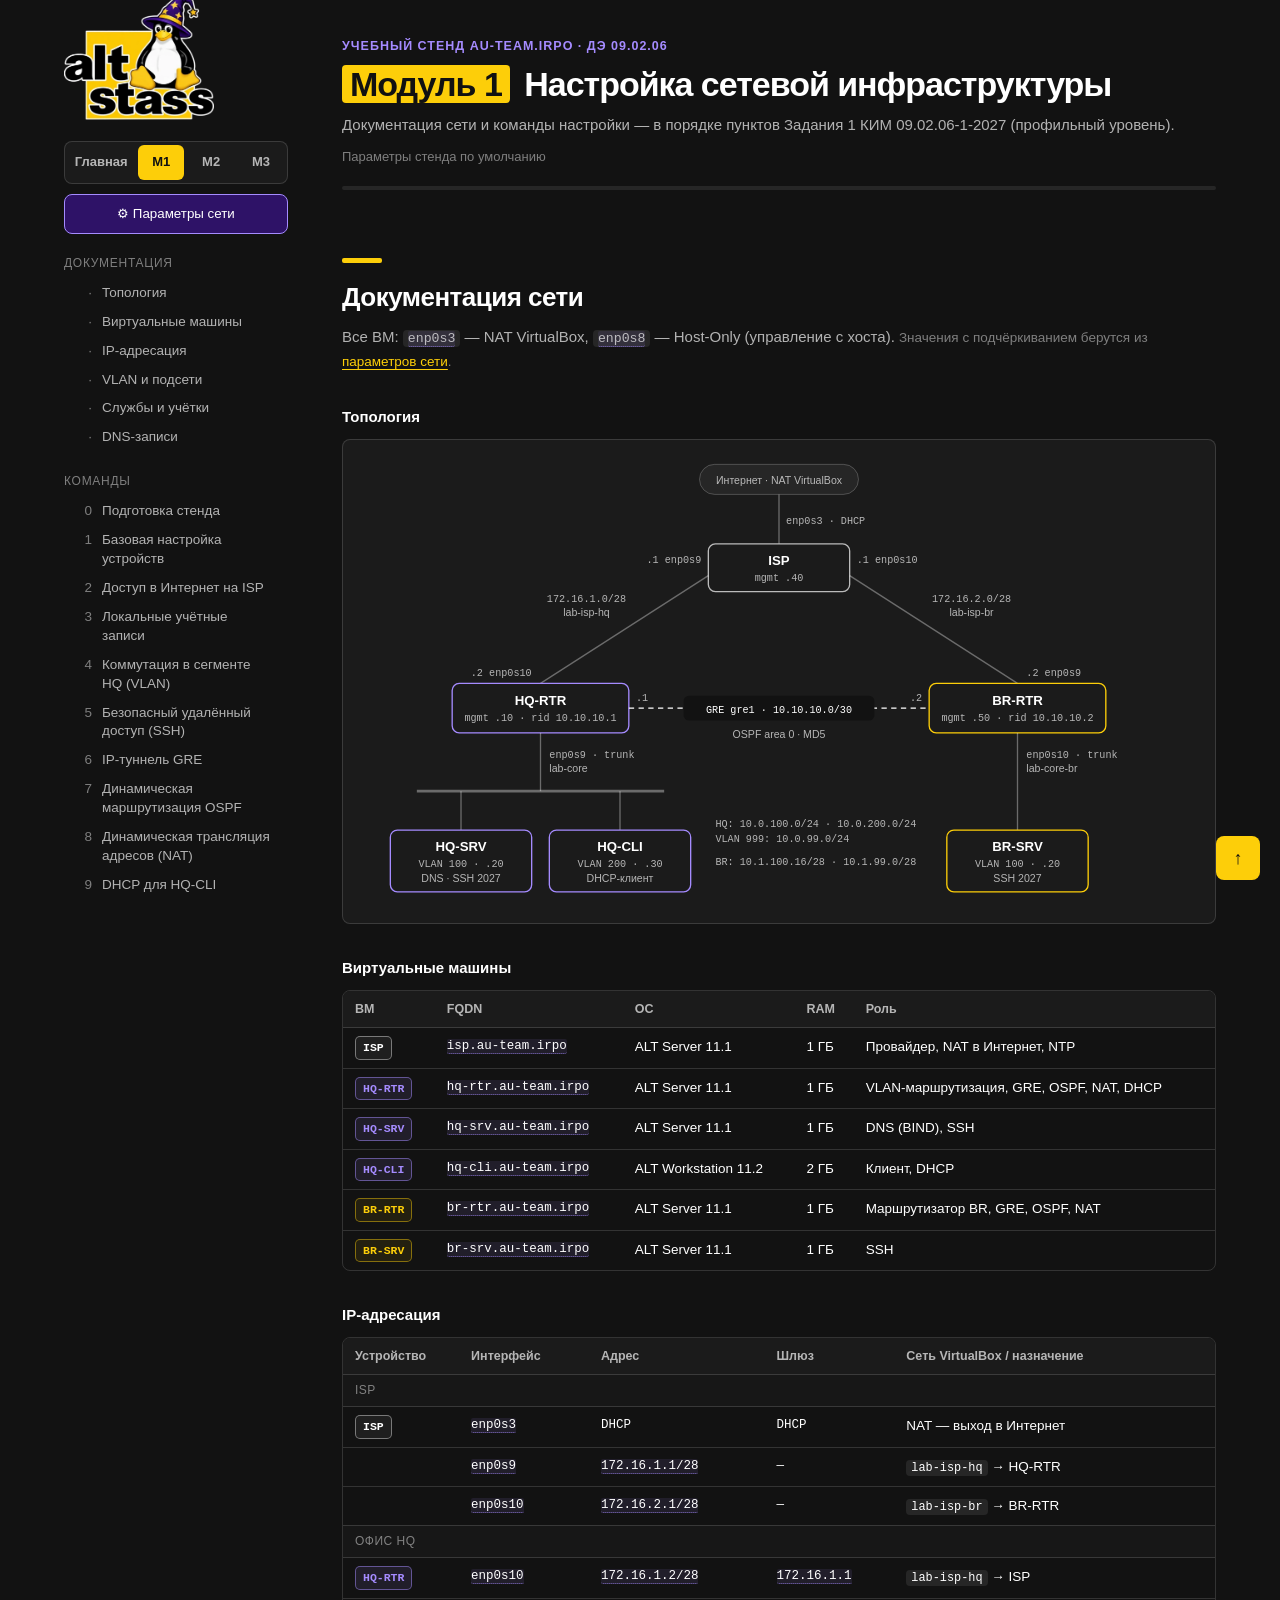
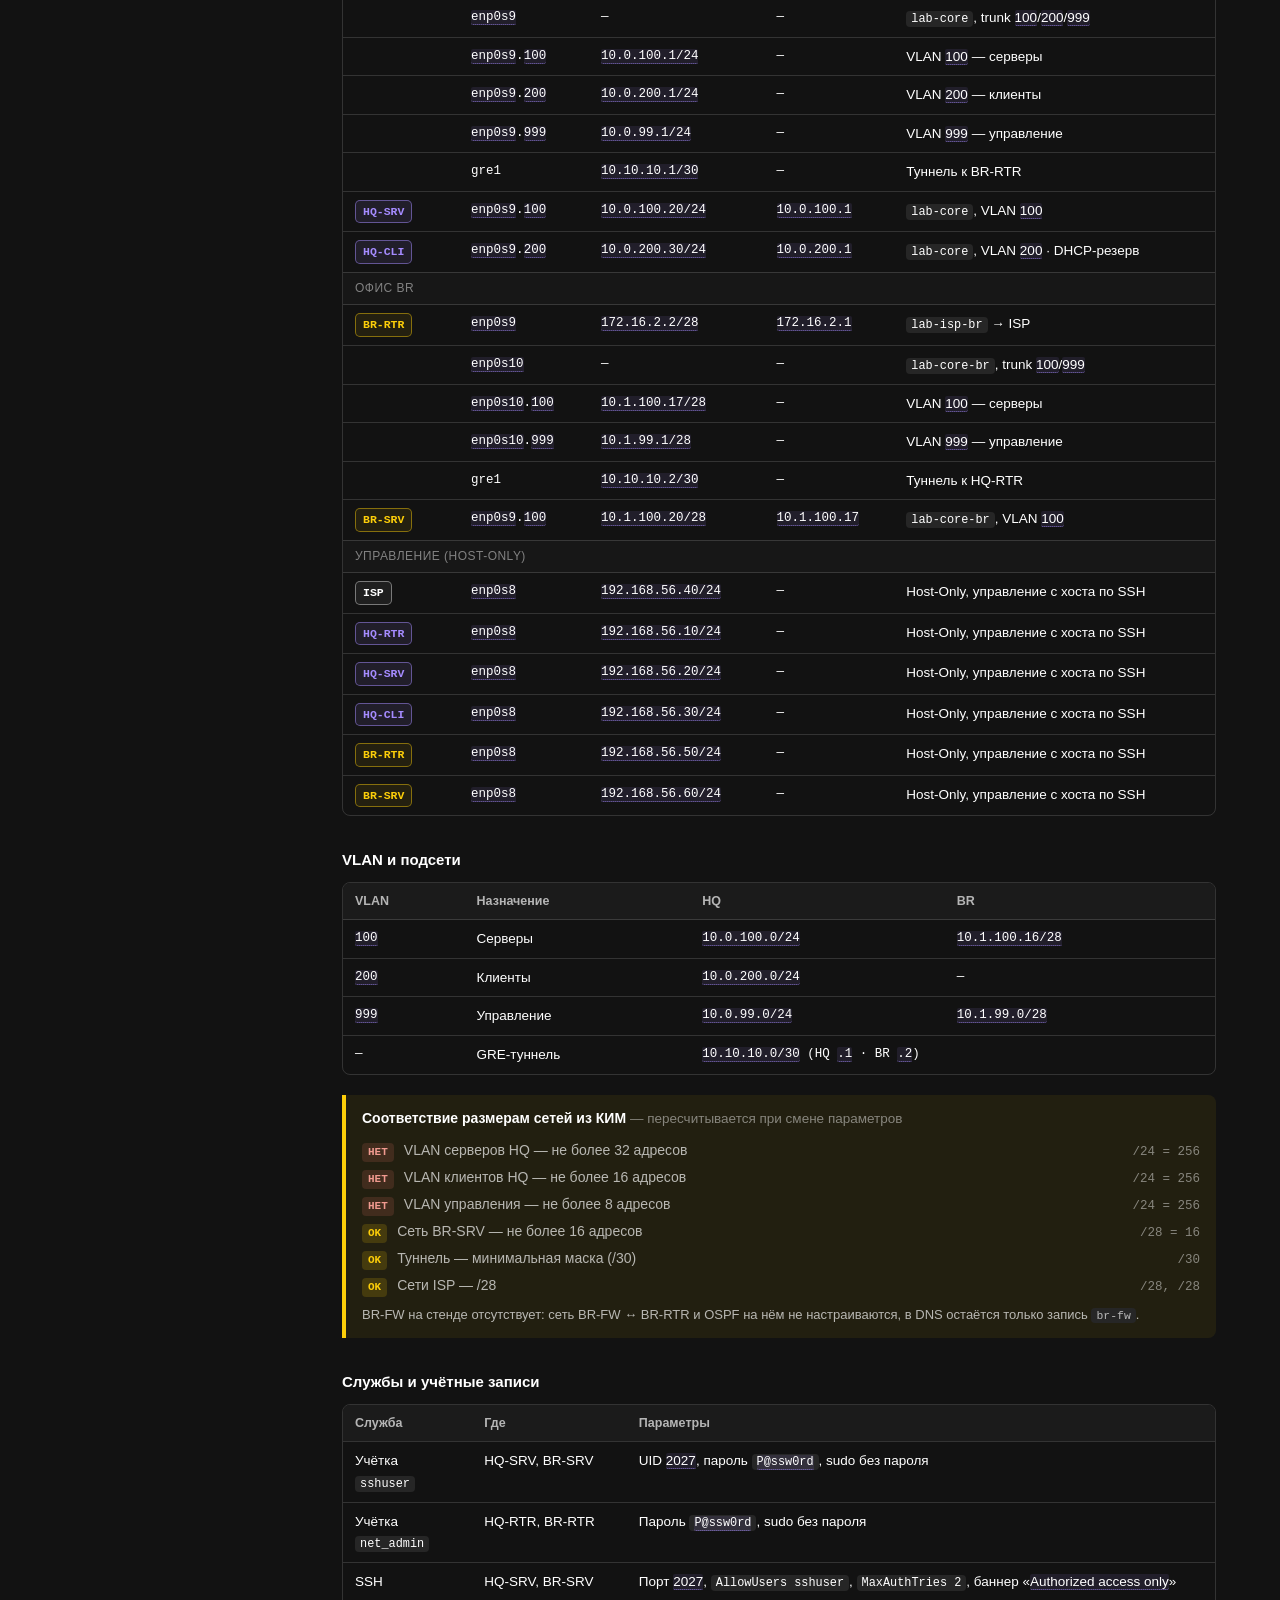
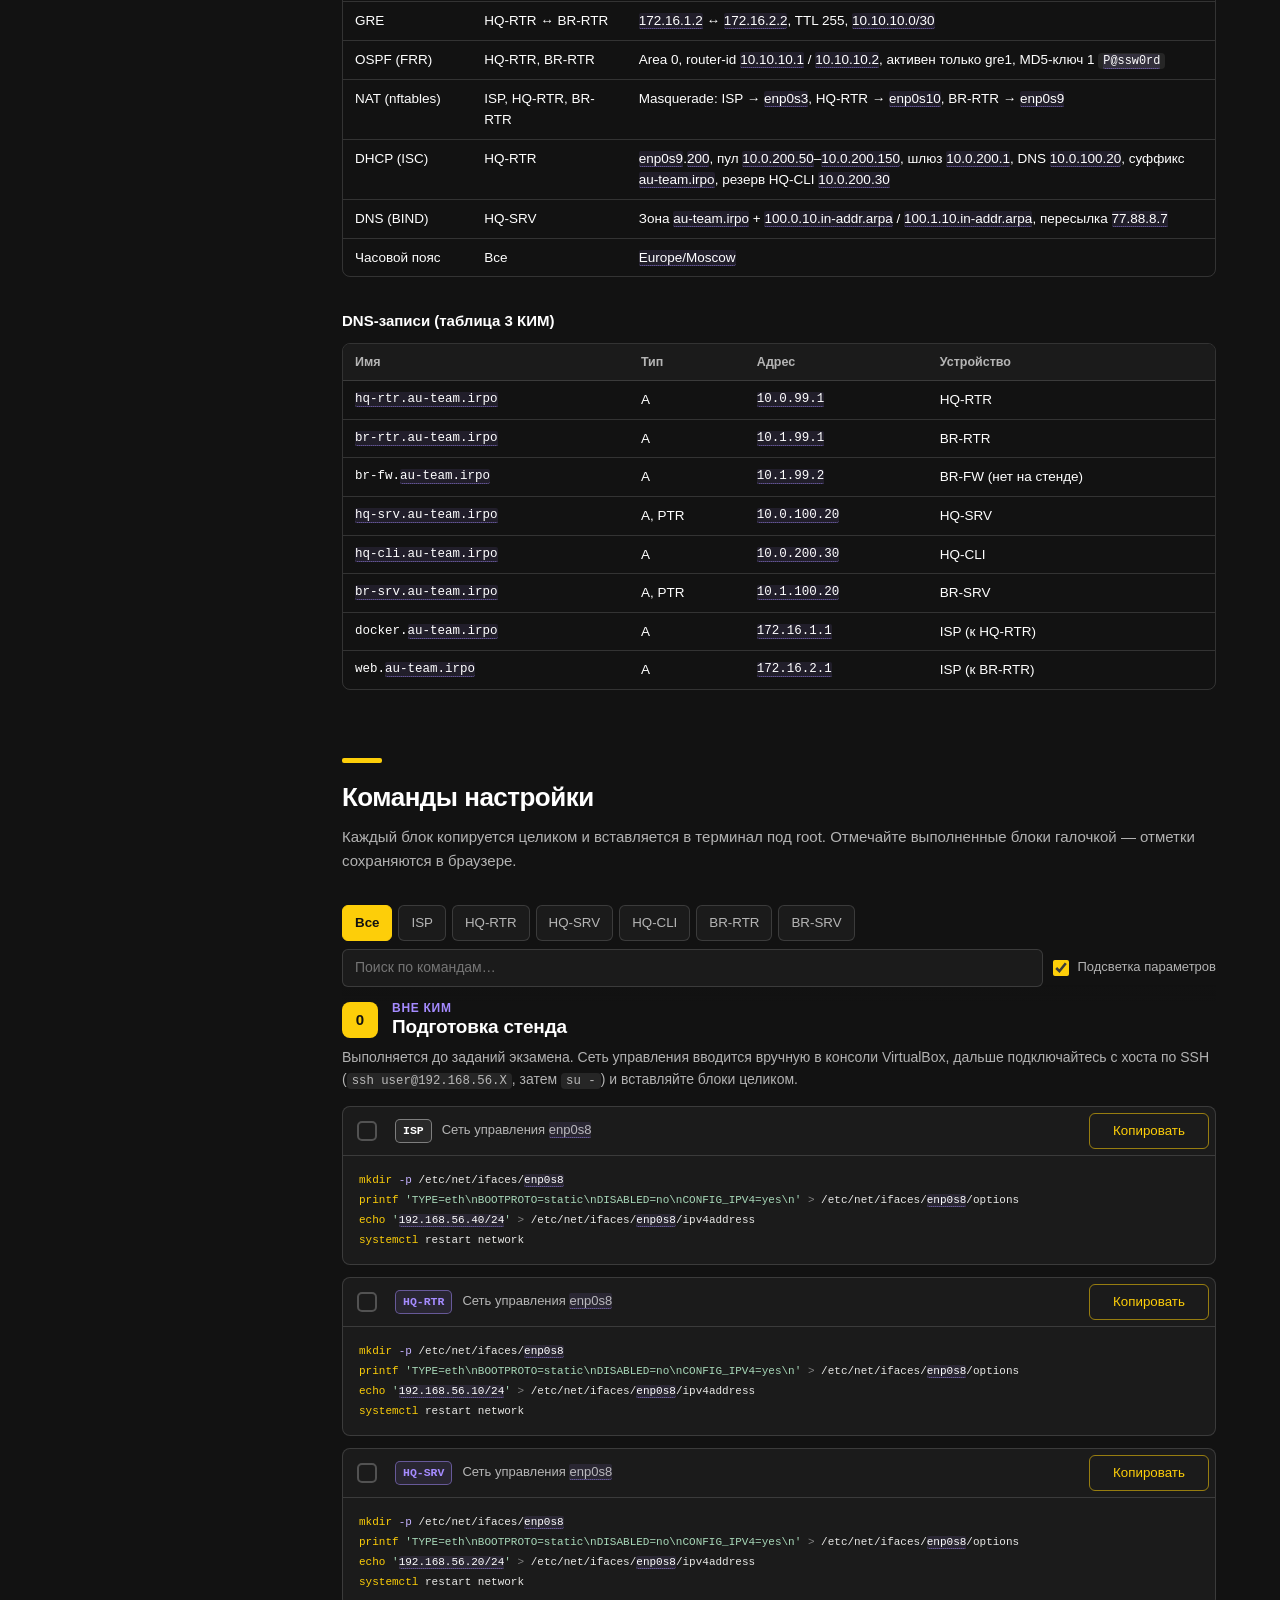
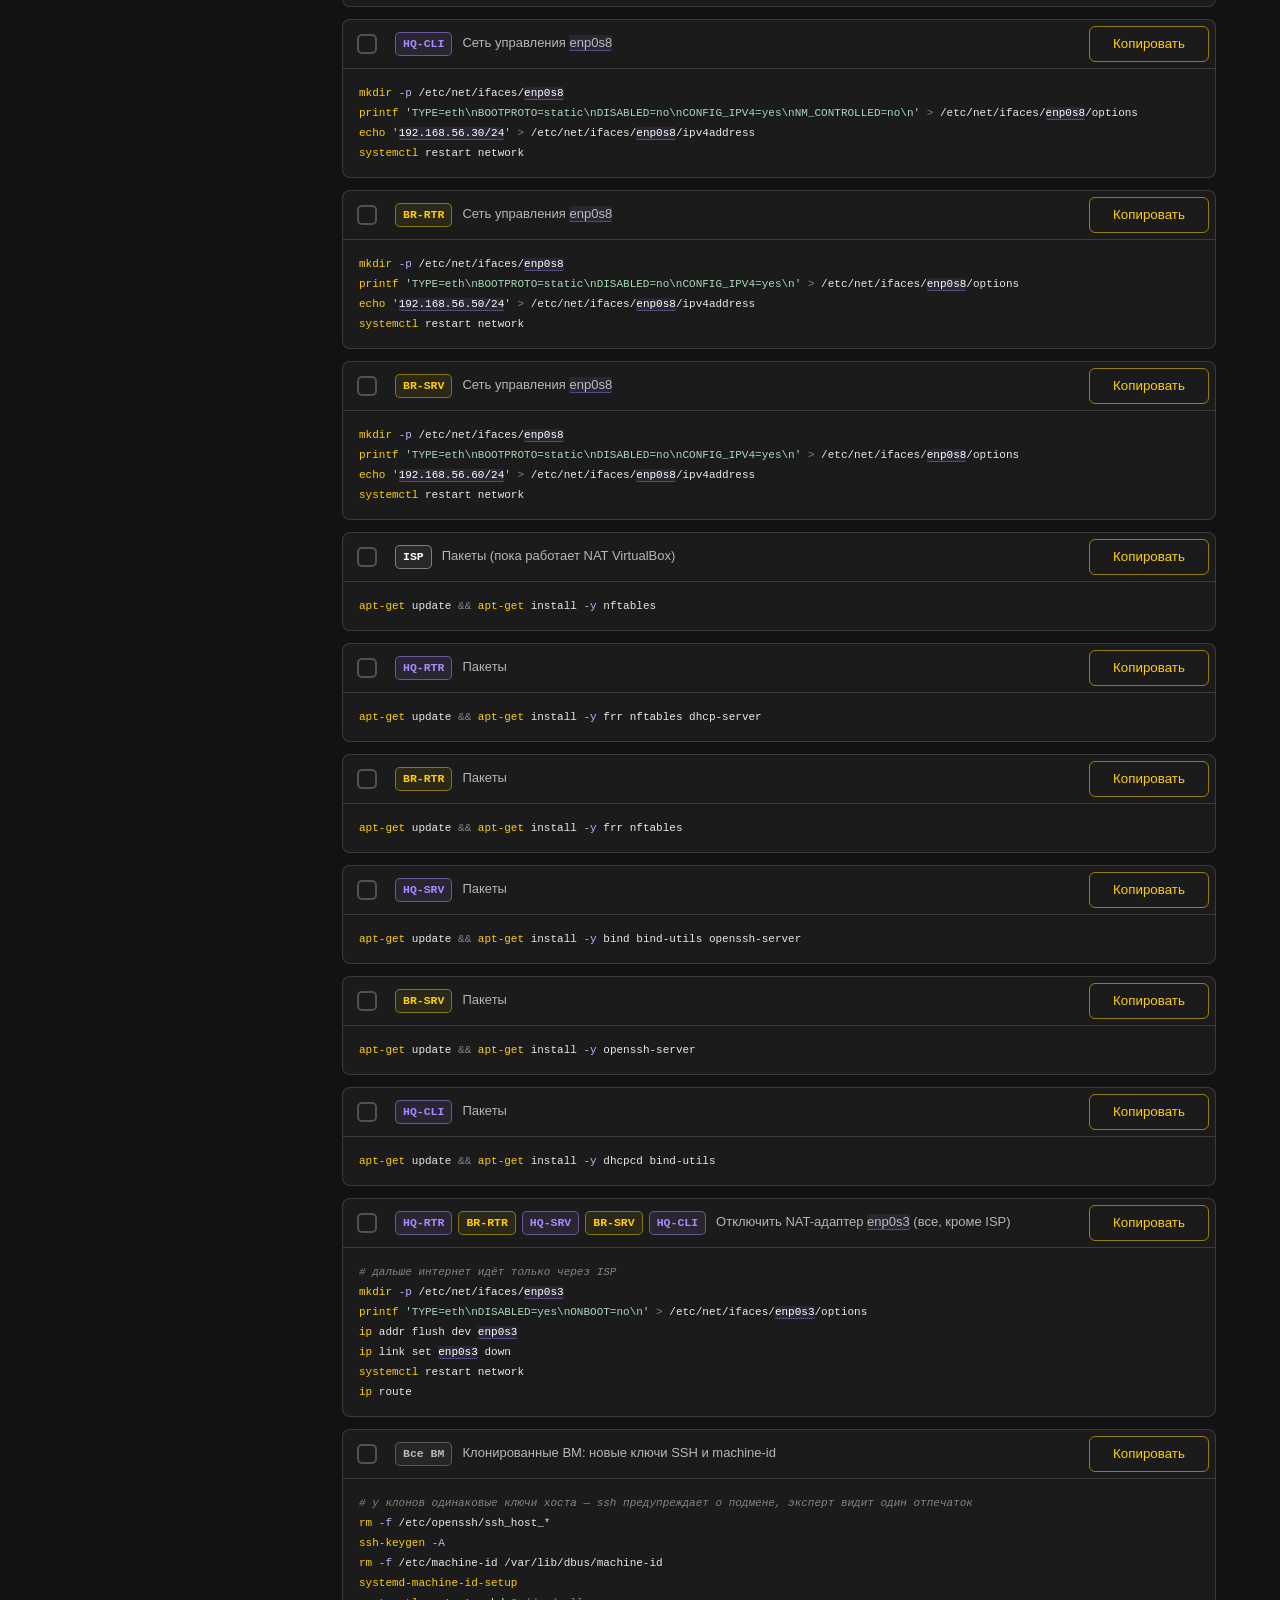
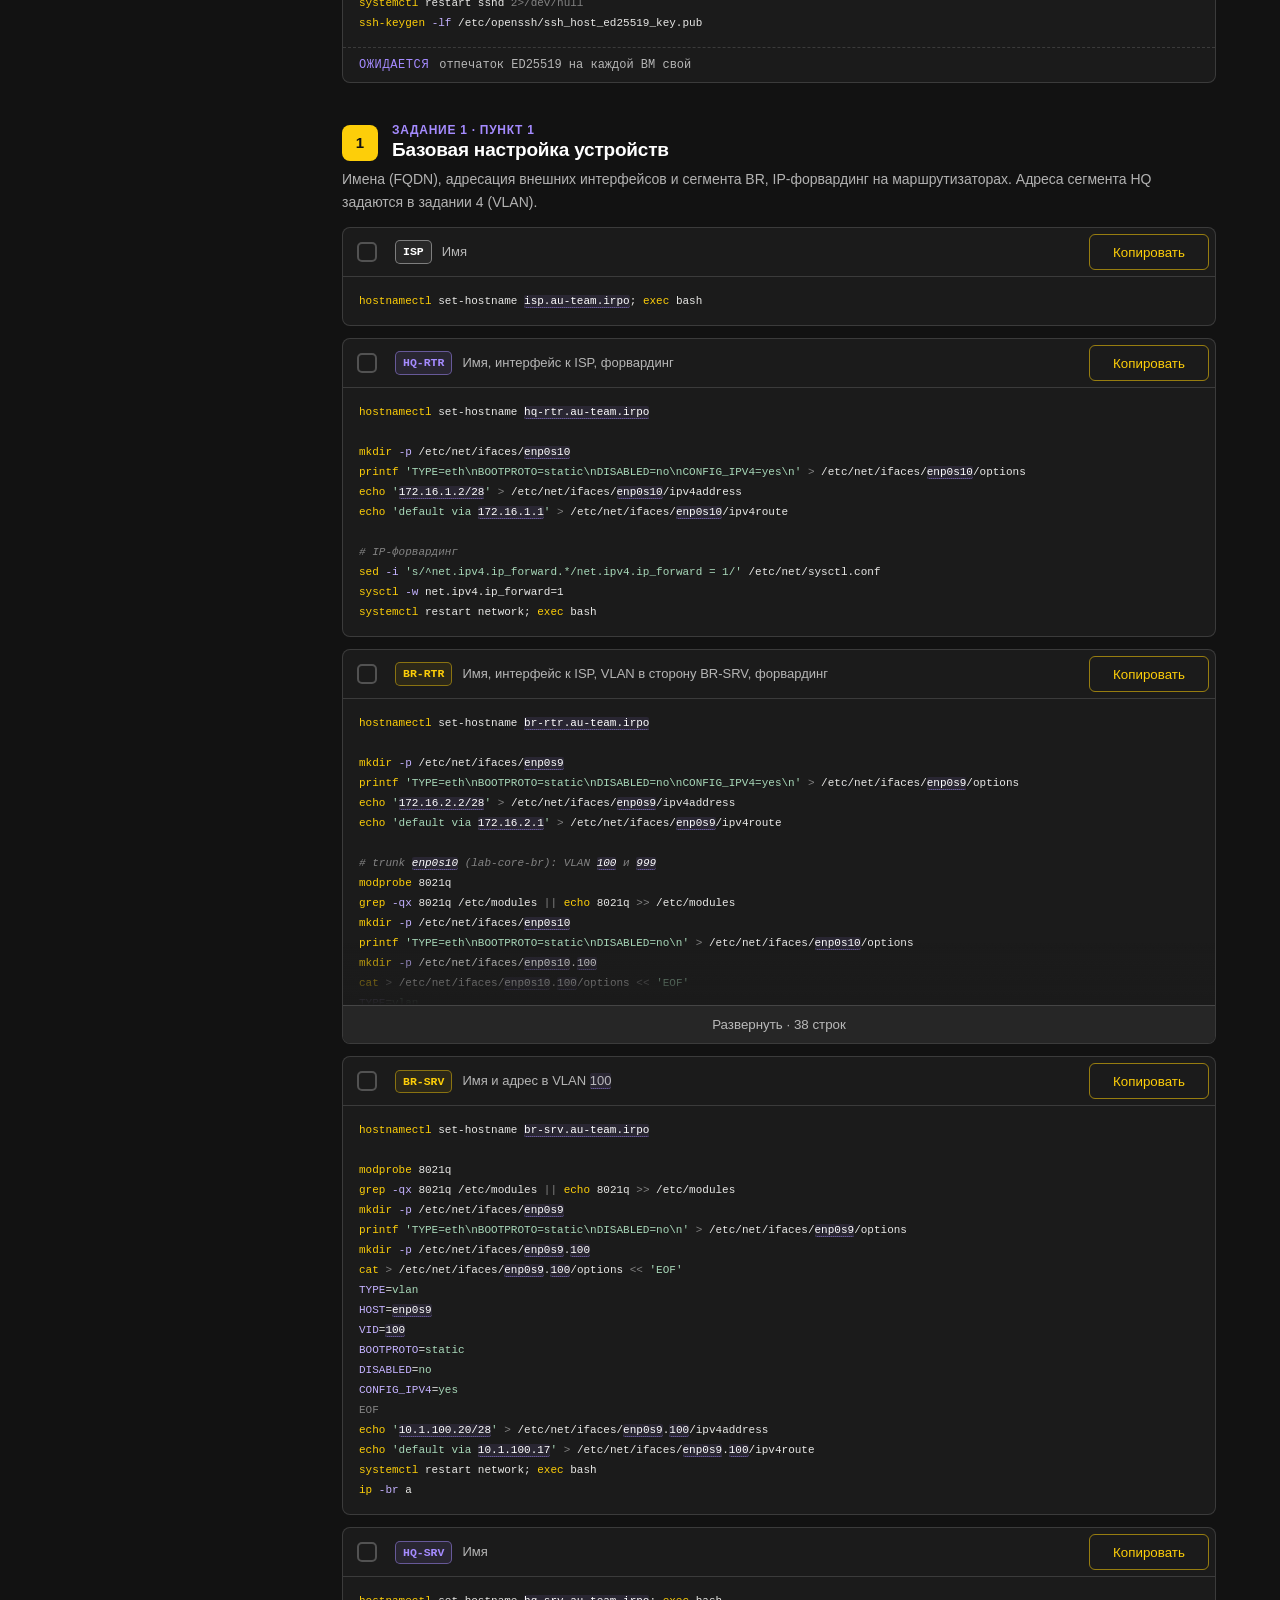
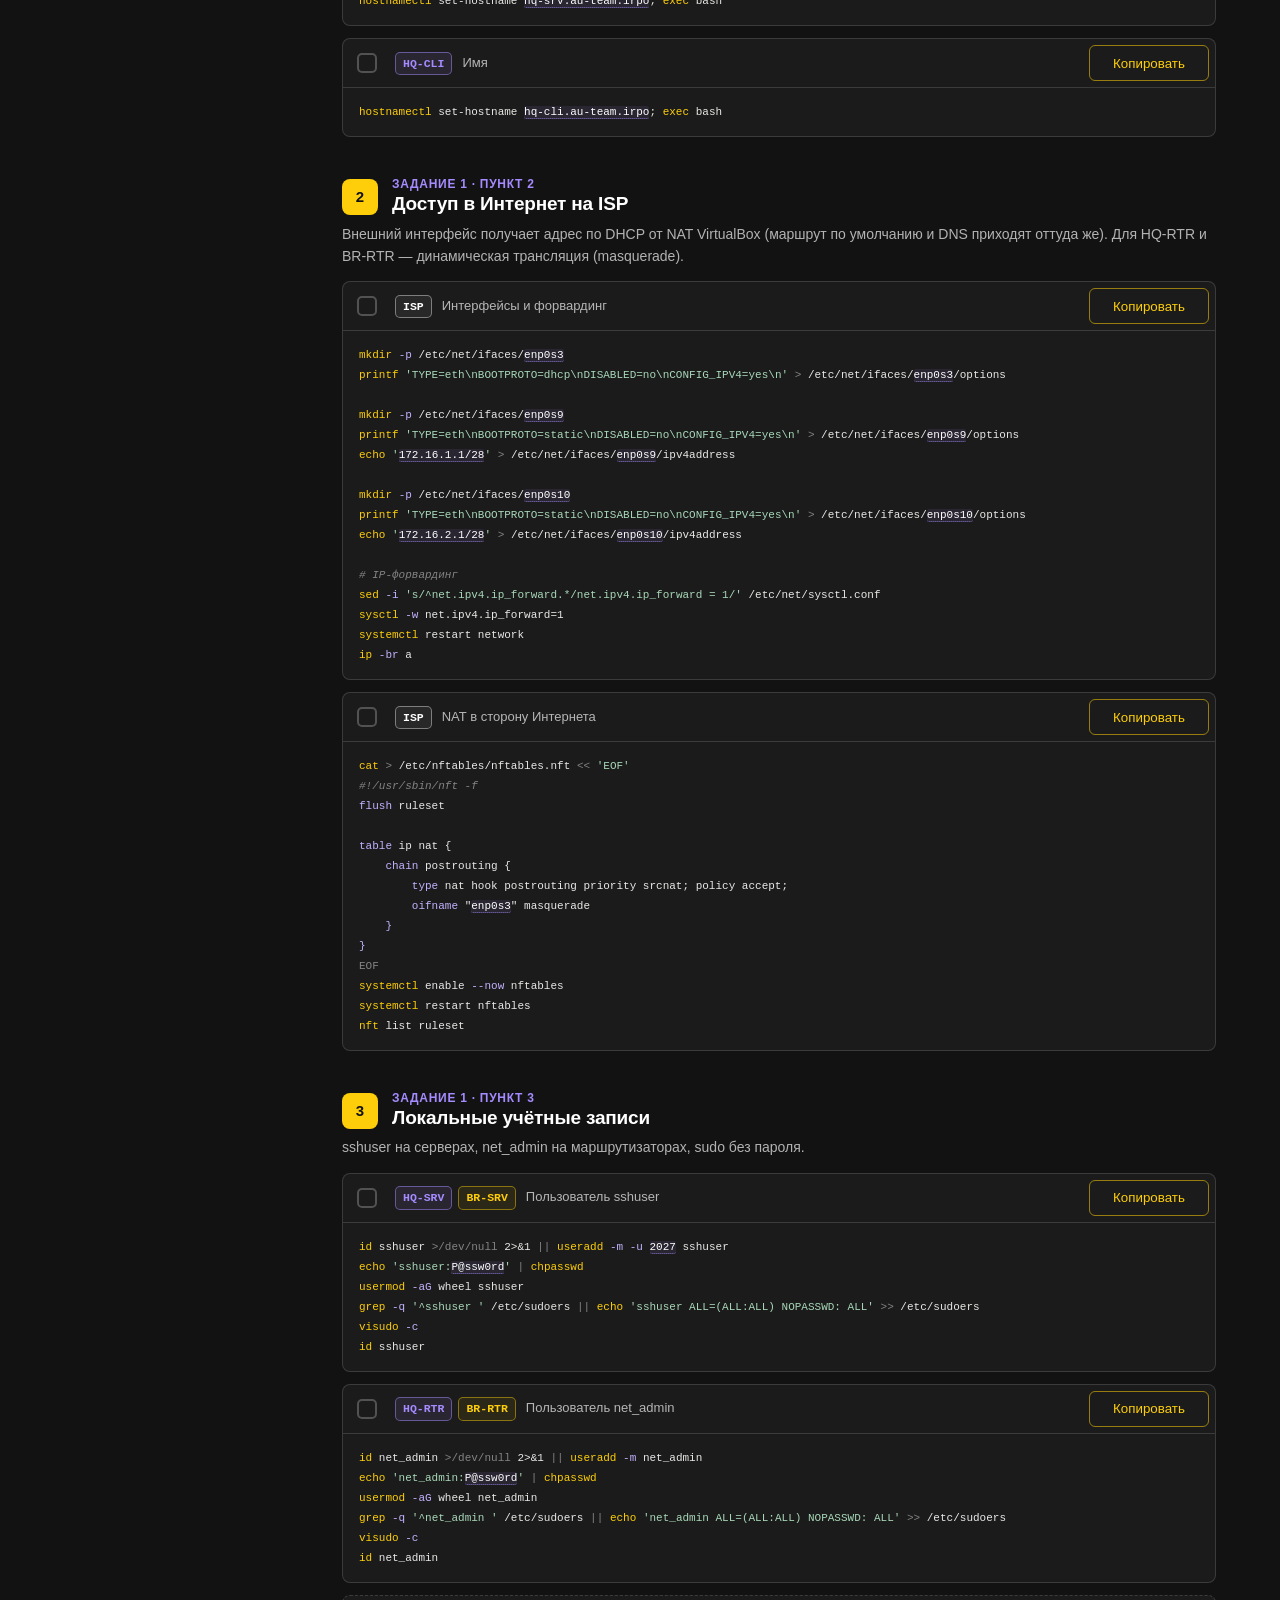
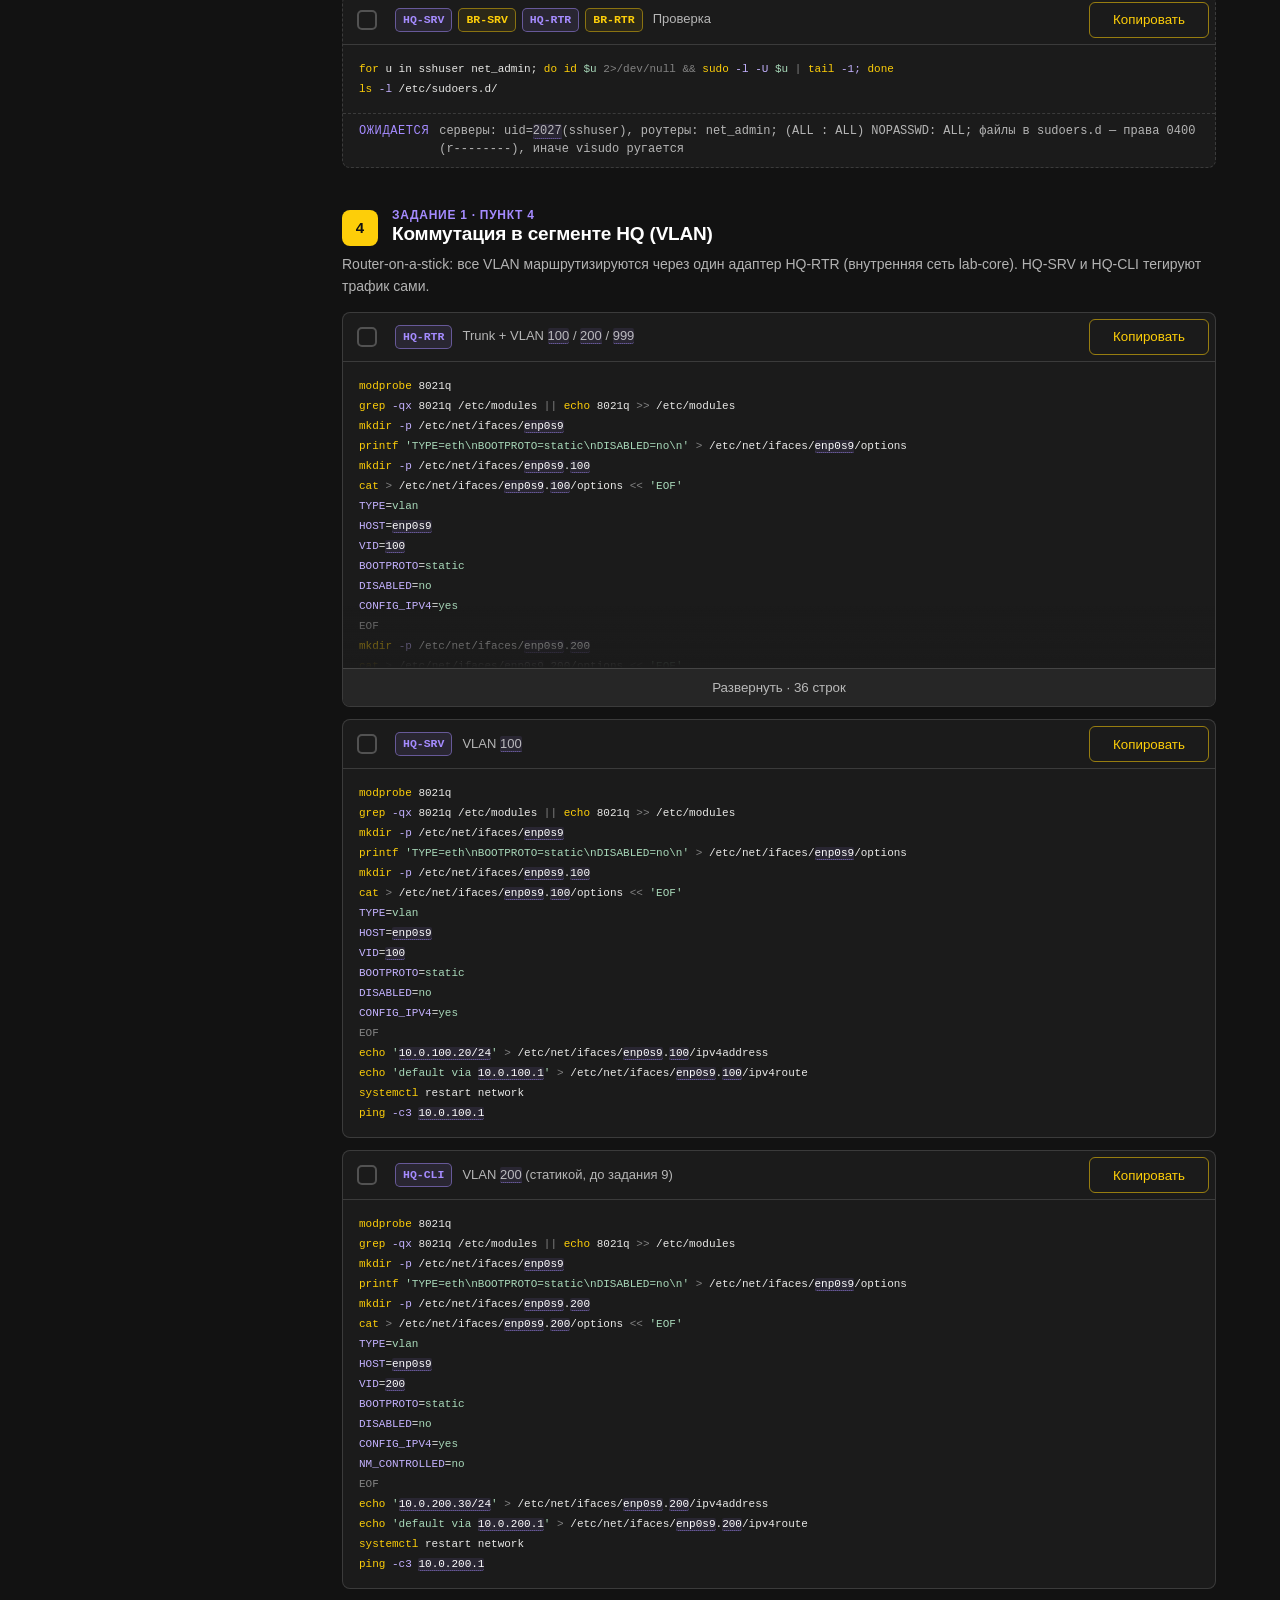
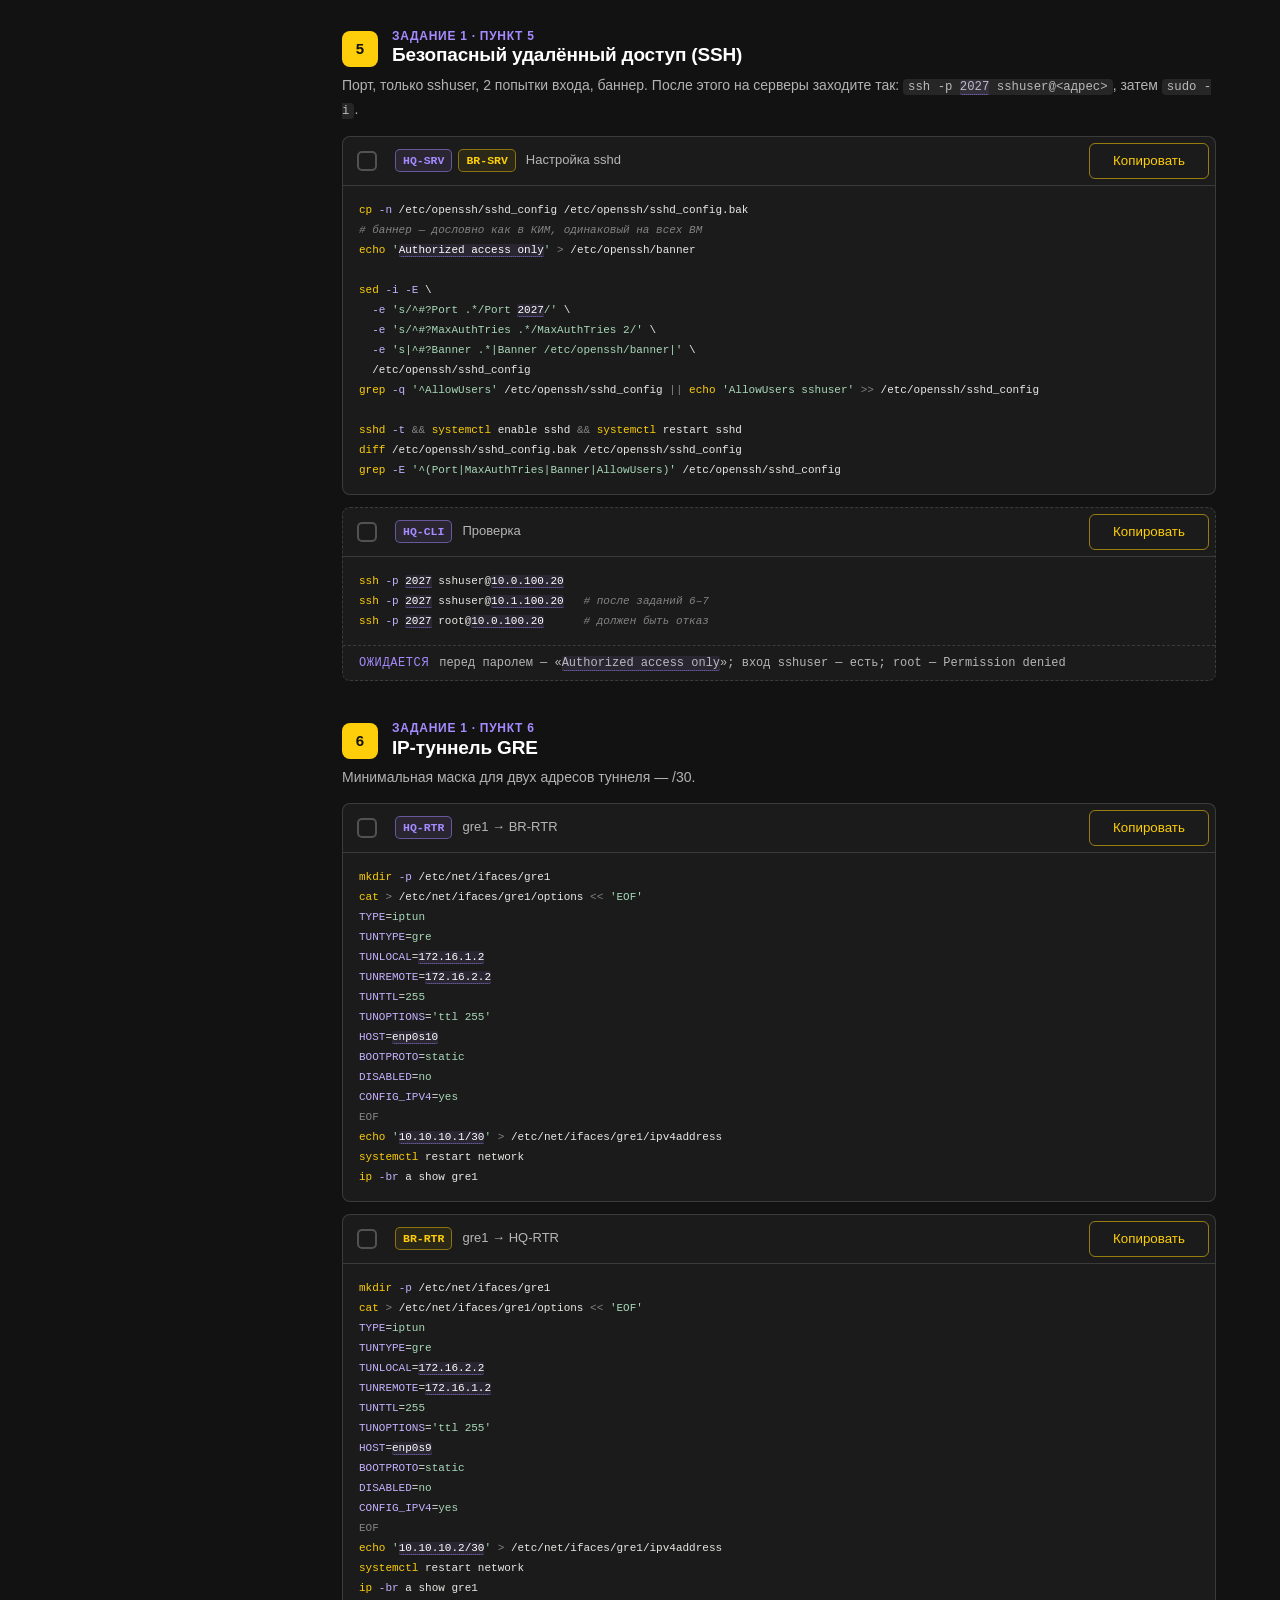
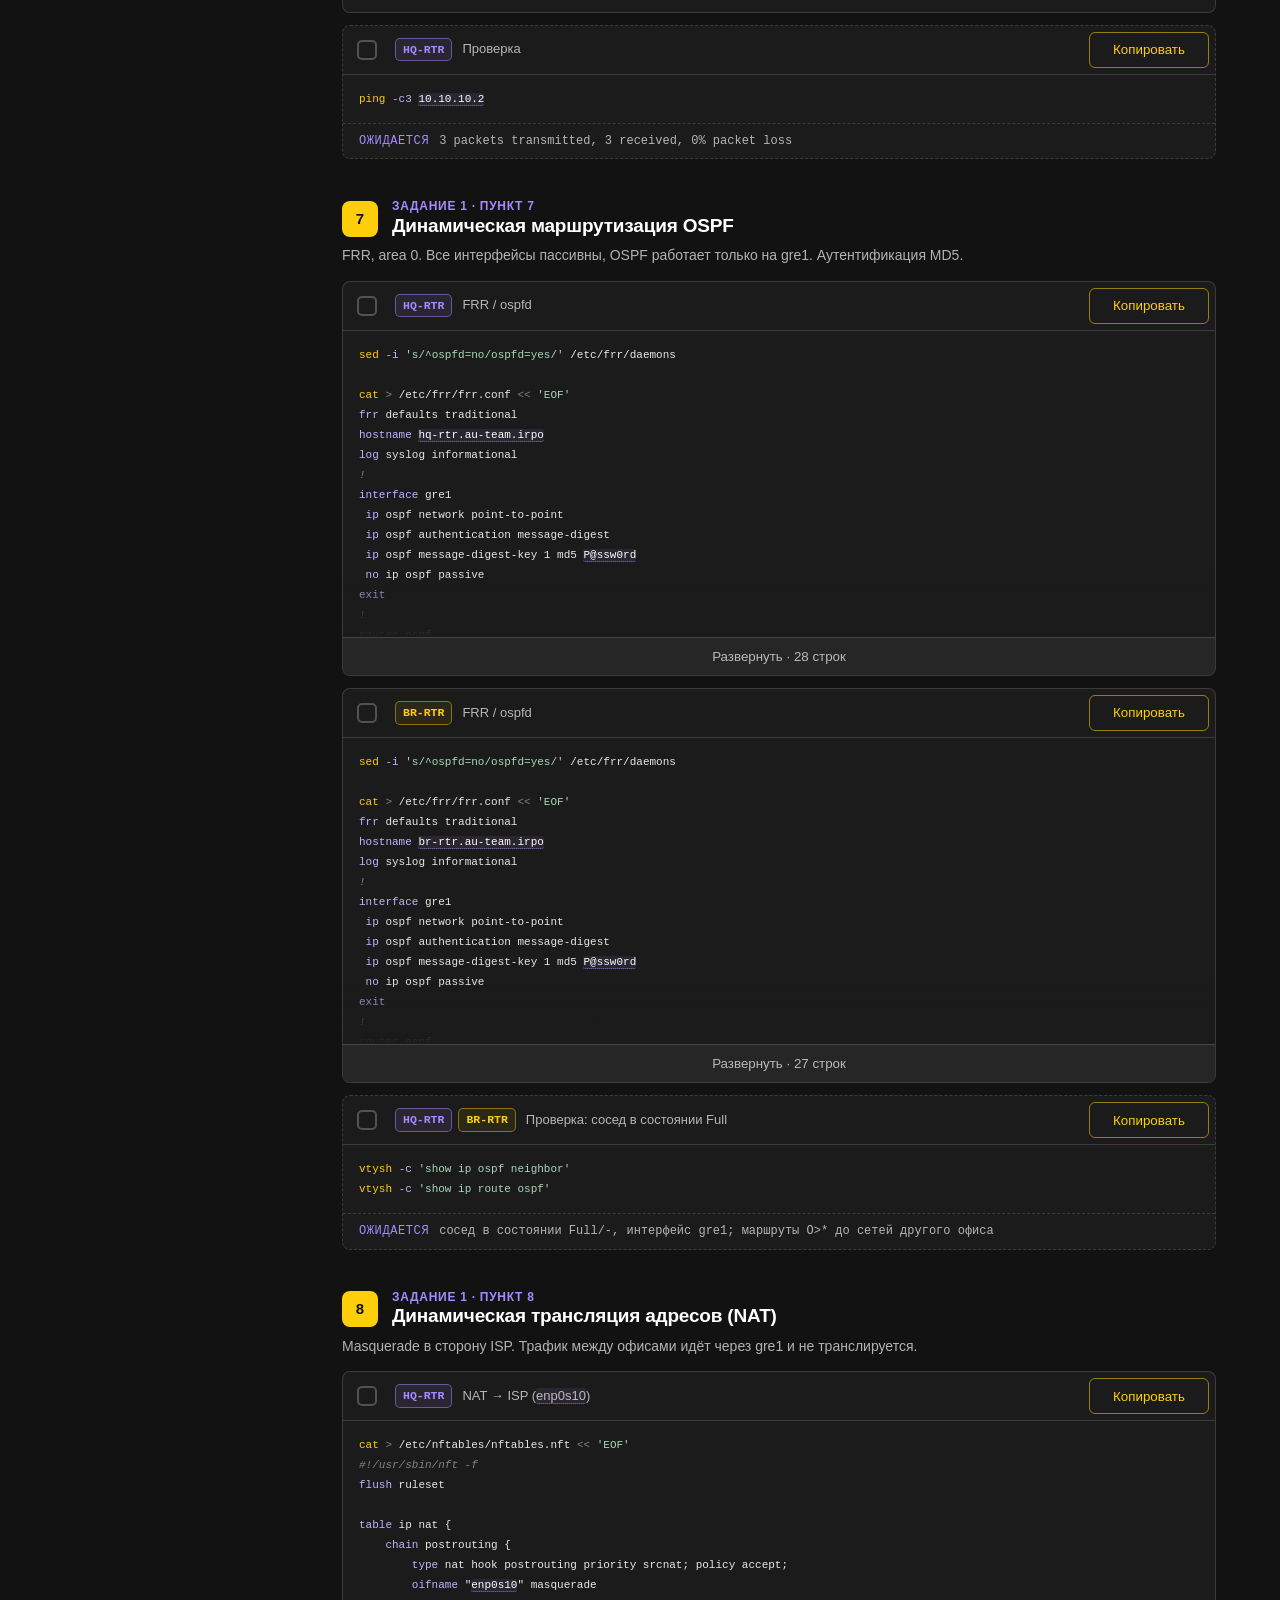
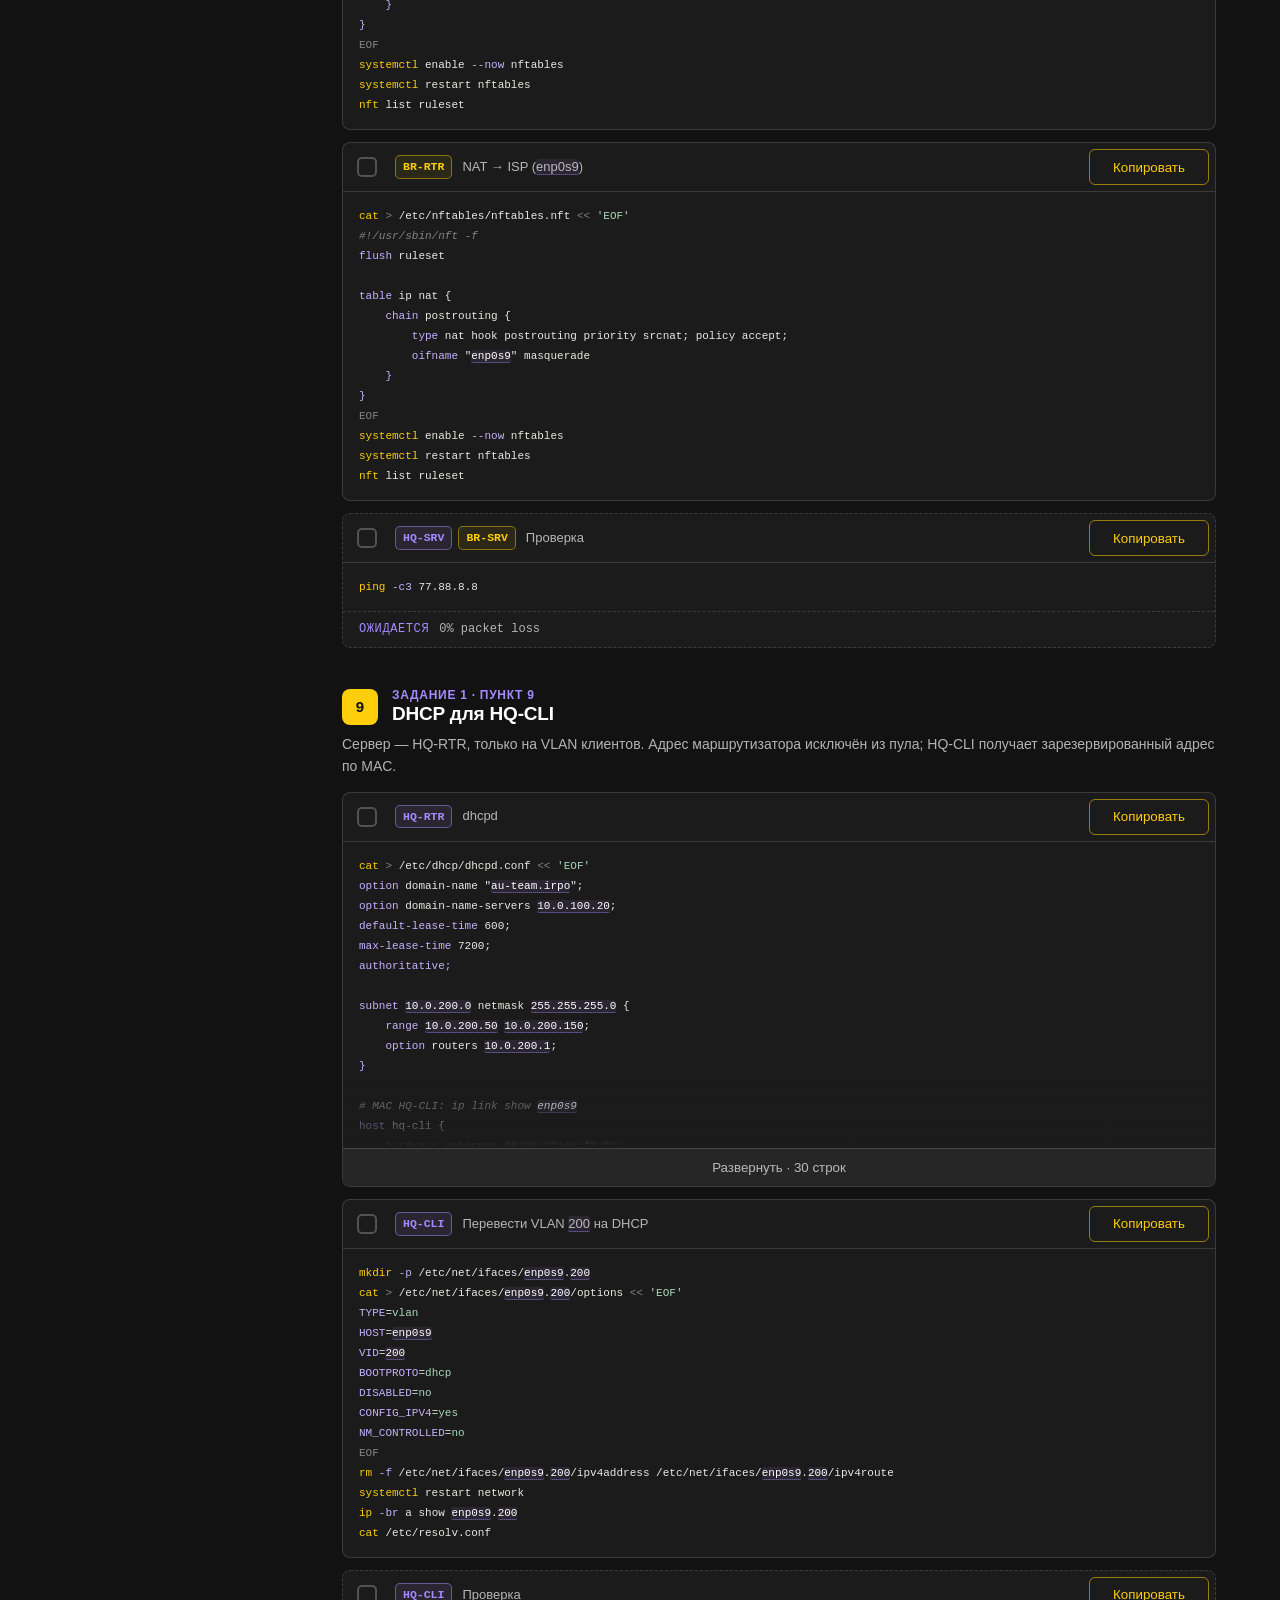
==== commit cccad763: "1.5" ====
--- a/m1-network.html
+++ b/m1-network.html
@@ -71,7 +71,6 @@
 
 <h2 id="docs">Документация сети</h2>
 <p class="lead">Все ВМ: <code><span class="v" data-k="ISP_WAN">enp0s3</span></code> — NAT VirtualBox, <code><span class="v" data-k="MG_IF">enp0s8</span></code> — Host-Only (управление с хоста). <span class="hint">Значения с подчёркиванием берутся из <button type="button" class="linkbtn" data-open-params>параметров сети</button>.</span></p>
-<div class="note"><b>Проверено по отчёту.</b> Метка <span class="vbadge">✓ стенд</span> стоит у блоков, решение которых выполнено на стенде автора в занятиях №4–9 (VLAN через etcnet, NAT в <code>/etc/nftables/nftables.nft</code>, GRE через <code>iptun</code>, OSPF с MD5, DHCP с override юнита, BIND в chroot). Добавлены проверки на типовые ошибки из отчёта: баннер, учётки, один маршрут по умолчанию, ключи хоста у клонов.</div>
 
 <h4 id="topology">Топология</h4>
 <div class="card topo">
@@ -214,8 +213,13 @@
 <tr><td></td><td class="m"><span class="v" data-k="BR_LAN_IF">enp0s10</span>.<span class="v" data-k="V_MGMT">999</span></td><td class="m"><span class="v" data-k="BR_GW_MGMT">10.1.99.1/28</span></td><td class="m">—</td><td>VLAN <span class="v" data-k="V_MGMT">999</span> — управление</td></tr>
 <tr><td></td><td class="m">gre1</td><td class="m"><span class="v" data-k="GRE_BR_CIDR">10.10.10.2/30</span></td><td class="m">—</td><td>Туннель к HQ-RTR</td></tr>
 <tr><td><span class="dev d-br">BR-SRV</span></td><td class="m"><span class="v" data-k="BR_SRV_IF">enp0s9</span>.<span class="v" data-k="V_SRV">100</span></td><td class="m"><span class="v" data-k="BR_SRV_CIDR">10.1.100.20/28</span></td><td class="m"><span class="v" data-k="BR_GW_SRV_IP">10.1.100.17</span></td><td><code>lab-core-br</code>, VLAN <span class="v" data-k="V_SRV">100</span></td></tr>
-<tr class="grp"><td colspan="5">Управление (<span class="v" data-k="MG_IF">enp0s8</span>, Host-Only)</td></tr>
-<tr><td colspan="5" class="m wrap">HQ-RTR <span class="v" data-k="MG_HQRTR_CIDR">192.168.56.10/24</span> · HQ-SRV <span class="v" data-k="MG_HQSRV_CIDR">192.168.56.20/24</span> · HQ-CLI <span class="v" data-k="MG_HQCLI_CIDR">192.168.56.30/24</span> · ISP <span class="v" data-k="MG_ISP_CIDR">192.168.56.40/24</span> · BR-RTR <span class="v" data-k="MG_BRRTR_CIDR">192.168.56.50/24</span> · BR-SRV <span class="v" data-k="MG_BRSRV_CIDR">192.168.56.60/24</span></td></tr>
+<tr class="grp"><td colspan="5">Управление (Host-Only)</td></tr>
+<tr><td><span class="dev d-isp">ISP</span></td><td class="m"><span class="v" data-k="MG_IF">enp0s8</span></td><td class="m"><span class="v" data-k="MG_ISP_CIDR">192.168.56.40/24</span></td><td class="m">—</td><td>Host-Only, управление с хоста по SSH</td></tr>
+<tr><td><span class="dev d-hq">HQ-RTR</span></td><td class="m"><span class="v" data-k="MG_IF">enp0s8</span></td><td class="m"><span class="v" data-k="MG_HQRTR_CIDR">192.168.56.10/24</span></td><td class="m">—</td><td>Host-Only, управление с хоста по SSH</td></tr>
+<tr><td><span class="dev d-hq">HQ-SRV</span></td><td class="m"><span class="v" data-k="MG_IF">enp0s8</span></td><td class="m"><span class="v" data-k="MG_HQSRV_CIDR">192.168.56.20/24</span></td><td class="m">—</td><td>Host-Only, управление с хоста по SSH</td></tr>
+<tr><td><span class="dev d-hq">HQ-CLI</span></td><td class="m"><span class="v" data-k="MG_IF">enp0s8</span></td><td class="m"><span class="v" data-k="MG_HQCLI_CIDR">192.168.56.30/24</span></td><td class="m">—</td><td>Host-Only, управление с хоста по SSH</td></tr>
+<tr><td><span class="dev d-br">BR-RTR</span></td><td class="m"><span class="v" data-k="MG_IF">enp0s8</span></td><td class="m"><span class="v" data-k="MG_BRRTR_CIDR">192.168.56.50/24</span></td><td class="m">—</td><td>Host-Only, управление с хоста по SSH</td></tr>
+<tr><td><span class="dev d-br">BR-SRV</span></td><td class="m"><span class="v" data-k="MG_IF">enp0s8</span></td><td class="m"><span class="v" data-k="MG_BRSRV_CIDR">192.168.56.60/24</span></td><td class="m">—</td><td>Host-Only, управление с хоста по SSH</td></tr>
 </table></div>
 
 <h4 id="vlan">VLAN и подсети</h4>
@@ -440,8 +444,8 @@
 <span class="k">sed</span> <span class="o">-i</span> <span class="s">&#x27;s/^net.ipv4.ip_forward.*/net.ipv4.ip_forward = 1/&#x27;</span> /etc/net/sysctl.conf
 <span class="k">sysctl</span> <span class="o">-w</span> net.ipv4.ip_forward=1
 <span class="k">systemctl</span> restart network
-<span class="k">ip</span> <span class="o">-br</span> a</code></pre></div><div class="block vf" id="t2-2" data-dev="ISP" data-kind="cmd">
-<div class="bh"><label class="done" title="Отметить как выполненное"><input type="checkbox" aria-label="Готово: NAT в сторону Интернета"><span class="box" aria-hidden="true"></span></label><div class="bt"><span class="dev d-isp">ISP</span><span class="btitle">NAT в сторону Интернета</span><span class="vbadge" title="Выполнено на стенде автора: занятие №7">✓ стенд</span></div><button class="copy" type="button">Копировать</button></div>
+<span class="k">ip</span> <span class="o">-br</span> a</code></pre></div><div class="block" id="t2-2" data-dev="ISP" data-kind="cmd">
+<div class="bh"><label class="done" title="Отметить как выполненное"><input type="checkbox" aria-label="Готово: NAT в сторону Интернета"><span class="box" aria-hidden="true"></span></label><div class="bt"><span class="dev d-isp">ISP</span><span class="btitle">NAT в сторону Интернета</span></div><button class="copy" type="button">Копировать</button></div>
 <pre><code><span class="k">cat</span> <span class="op">&gt;</span> /etc/nftables/nftables.nft <span class="op">&lt;&lt;</span> <span class="s">&#x27;EOF&#x27;</span>
 <span class="c">#!/usr/sbin/nft -f</span>
 <span class="p">flush</span> ruleset
@@ -482,8 +486,8 @@
 <section class="step" id="t4" data-num="4" data-title="Коммутация в сегменте HQ (VLAN)">
 <div class="sh"><span class="snum">4</span><div><div class="exam">Задание 1 · пункт 4</div><h3>Коммутация в сегменте HQ (VLAN)</h3></div></div>
 <p class="sd">Router-on-a-stick: все VLAN маршрутизируются через один адаптер HQ-RTR (внутренняя сеть lab-core). HQ-SRV и HQ-CLI тегируют трафик сами.</p>
-<div class="block vf" id="t4-1" data-dev="HQ-RTR" data-kind="cmd">
-<div class="bh"><label class="done" title="Отметить как выполненное"><input type="checkbox" aria-label="Готово: Trunk + VLAN 100 / 200 / 999"><span class="box" aria-hidden="true"></span></label><div class="bt"><span class="dev d-hq">HQ-RTR</span><span class="btitle">Trunk + VLAN <span class="v" data-k="V_SRV">100</span> / <span class="v" data-k="V_CLI">200</span> / <span class="v" data-k="V_MGMT">999</span></span><span class="vbadge" title="Выполнено на стенде автора: занятие №5">✓ стенд</span></div><button class="copy" type="button">Копировать</button></div>
+<div class="block" id="t4-1" data-dev="HQ-RTR" data-kind="cmd">
+<div class="bh"><label class="done" title="Отметить как выполненное"><input type="checkbox" aria-label="Готово: Trunk + VLAN 100 / 200 / 999"><span class="box" aria-hidden="true"></span></label><div class="bt"><span class="dev d-hq">HQ-RTR</span><span class="btitle">Trunk + VLAN <span class="v" data-k="V_SRV">100</span> / <span class="v" data-k="V_CLI">200</span> / <span class="v" data-k="V_MGMT">999</span></span></div><button class="copy" type="button">Копировать</button></div>
 <pre><code><span class="k">modprobe</span> 8021q
 <span class="k">grep</span> <span class="o">-qx</span> 8021q /etc/modules <span class="op">||</span> <span class="k">echo</span> 8021q <span class="op">&gt;&gt;</span> /etc/modules
 <span class="k">mkdir</span> <span class="o">-p</span> /etc/net/ifaces/<span class="v" data-k="HQ_LAN_IF">enp0s9</span>
@@ -519,8 +523,8 @@
 <span class="k">echo</span> <span class="s">&#x27;<span class="v" data-k="HQ_GW_CLI">10.0.200.1/24</span>&#x27;</span>  <span class="op">&gt;</span> /etc/net/ifaces/<span class="v" data-k="HQ_LAN_IF">enp0s9</span>.<span class="v" data-k="V_CLI">200</span>/ipv4address
 <span class="k">echo</span> <span class="s">&#x27;<span class="v" data-k="HQ_GW_MGMT">10.0.99.1/24</span>&#x27;</span> <span class="op">&gt;</span> /etc/net/ifaces/<span class="v" data-k="HQ_LAN_IF">enp0s9</span>.<span class="v" data-k="V_MGMT">999</span>/ipv4address
 <span class="k">systemctl</span> restart network
-<span class="k">ip</span> <span class="o">-br</span> a</code></pre></div><div class="block vf" id="t4-2" data-dev="HQ-SRV" data-kind="cmd">
-<div class="bh"><label class="done" title="Отметить как выполненное"><input type="checkbox" aria-label="Готово: VLAN 100"><span class="box" aria-hidden="true"></span></label><div class="bt"><span class="dev d-hq">HQ-SRV</span><span class="btitle">VLAN <span class="v" data-k="V_SRV">100</span></span><span class="vbadge" title="Выполнено на стенде автора: занятие №5">✓ стенд</span></div><button class="copy" type="button">Копировать</button></div>
+<span class="k">ip</span> <span class="o">-br</span> a</code></pre></div><div class="block" id="t4-2" data-dev="HQ-SRV" data-kind="cmd">
+<div class="bh"><label class="done" title="Отметить как выполненное"><input type="checkbox" aria-label="Готово: VLAN 100"><span class="box" aria-hidden="true"></span></label><div class="bt"><span class="dev d-hq">HQ-SRV</span><span class="btitle">VLAN <span class="v" data-k="V_SRV">100</span></span></div><button class="copy" type="button">Копировать</button></div>
 <pre><code><span class="k">modprobe</span> 8021q
 <span class="k">grep</span> <span class="o">-qx</span> 8021q /etc/modules <span class="op">||</span> <span class="k">echo</span> 8021q <span class="op">&gt;&gt;</span> /etc/modules
 <span class="k">mkdir</span> <span class="o">-p</span> /etc/net/ifaces/<span class="v" data-k="HQ_SRV_IF">enp0s9</span>
@@ -537,8 +541,8 @@
 <span class="k">echo</span> <span class="s">&#x27;<span class="v" data-k="HQ_SRV_CIDR">10.0.100.20/24</span>&#x27;</span> <span class="op">&gt;</span> /etc/net/ifaces/<span class="v" data-k="HQ_SRV_IF">enp0s9</span>.<span class="v" data-k="V_SRV">100</span>/ipv4address
 <span class="k">echo</span> <span class="s">&#x27;default via <span class="v" data-k="HQ_GW_SRV_IP">10.0.100.1</span>&#x27;</span> <span class="op">&gt;</span> /etc/net/ifaces/<span class="v" data-k="HQ_SRV_IF">enp0s9</span>.<span class="v" data-k="V_SRV">100</span>/ipv4route
 <span class="k">systemctl</span> restart network
-<span class="k">ping</span> <span class="o">-c3</span> <span class="v" data-k="HQ_GW_SRV_IP">10.0.100.1</span></code></pre></div><div class="block vf" id="t4-3" data-dev="HQ-CLI" data-kind="cmd">
-<div class="bh"><label class="done" title="Отметить как выполненное"><input type="checkbox" aria-label="Готово: VLAN 200 (статикой, до задания 9)"><span class="box" aria-hidden="true"></span></label><div class="bt"><span class="dev d-hq">HQ-CLI</span><span class="btitle">VLAN <span class="v" data-k="V_CLI">200</span> (статикой, до задания 9)</span><span class="vbadge" title="Выполнено на стенде автора: занятие №5">✓ стенд</span></div><button class="copy" type="button">Копировать</button></div>
+<span class="k">ping</span> <span class="o">-c3</span> <span class="v" data-k="HQ_GW_SRV_IP">10.0.100.1</span></code></pre></div><div class="block" id="t4-3" data-dev="HQ-CLI" data-kind="cmd">
+<div class="bh"><label class="done" title="Отметить как выполненное"><input type="checkbox" aria-label="Готово: VLAN 200 (статикой, до задания 9)"><span class="box" aria-hidden="true"></span></label><div class="bt"><span class="dev d-hq">HQ-CLI</span><span class="btitle">VLAN <span class="v" data-k="V_CLI">200</span> (статикой, до задания 9)</span></div><button class="copy" type="button">Копировать</button></div>
 <pre><code><span class="k">modprobe</span> 8021q
 <span class="k">grep</span> <span class="o">-qx</span> 8021q /etc/modules <span class="op">||</span> <span class="k">echo</span> 8021q <span class="op">&gt;&gt;</span> /etc/modules
 <span class="k">mkdir</span> <span class="o">-p</span> /etc/net/ifaces/<span class="v" data-k="HQ_CLI_IF">enp0s9</span>
@@ -585,8 +589,8 @@
 <section class="step" id="t6" data-num="6" data-title="IP-туннель GRE">
 <div class="sh"><span class="snum">6</span><div><div class="exam">Задание 1 · пункт 6</div><h3>IP-туннель GRE</h3></div></div>
 <p class="sd">Минимальная маска для двух адресов туннеля — /30.</p>
-<div class="block vf" id="t6-1" data-dev="HQ-RTR" data-kind="cmd">
-<div class="bh"><label class="done" title="Отметить как выполненное"><input type="checkbox" aria-label="Готово: gre1 → BR-RTR"><span class="box" aria-hidden="true"></span></label><div class="bt"><span class="dev d-hq">HQ-RTR</span><span class="btitle">gre1 → BR-RTR</span><span class="vbadge" title="Выполнено на стенде автора: занятие №8">✓ стенд</span></div><button class="copy" type="button">Копировать</button></div>
+<div class="block" id="t6-1" data-dev="HQ-RTR" data-kind="cmd">
+<div class="bh"><label class="done" title="Отметить как выполненное"><input type="checkbox" aria-label="Готово: gre1 → BR-RTR"><span class="box" aria-hidden="true"></span></label><div class="bt"><span class="dev d-hq">HQ-RTR</span><span class="btitle">gre1 → BR-RTR</span></div><button class="copy" type="button">Копировать</button></div>
 <pre><code><span class="k">mkdir</span> <span class="o">-p</span> /etc/net/ifaces/gre1
 <span class="k">cat</span> <span class="op">&gt;</span> /etc/net/ifaces/gre1/options <span class="op">&lt;&lt;</span> <span class="s">&#x27;EOF&#x27;</span>
 <span class="p">TYPE</span>=<span class="s">iptun</span>
@@ -602,8 +606,8 @@
 <span class="h">EOF</span>
 <span class="k">echo</span> <span class="s">&#x27;<span class="v" data-k="GRE_HQ">10.10.10.1/30</span>&#x27;</span> <span class="op">&gt;</span> /etc/net/ifaces/gre1/ipv4address
 <span class="k">systemctl</span> restart network
-<span class="k">ip</span> <span class="o">-br</span> a show gre1</code></pre></div><div class="block vf" id="t6-2" data-dev="BR-RTR" data-kind="cmd">
-<div class="bh"><label class="done" title="Отметить как выполненное"><input type="checkbox" aria-label="Готово: gre1 → HQ-RTR"><span class="box" aria-hidden="true"></span></label><div class="bt"><span class="dev d-br">BR-RTR</span><span class="btitle">gre1 → HQ-RTR</span><span class="vbadge" title="Выполнено на стенде автора: занятие №8">✓ стенд</span></div><button class="copy" type="button">Копировать</button></div>
+<span class="k">ip</span> <span class="o">-br</span> a show gre1</code></pre></div><div class="block" id="t6-2" data-dev="BR-RTR" data-kind="cmd">
+<div class="bh"><label class="done" title="Отметить как выполненное"><input type="checkbox" aria-label="Готово: gre1 → HQ-RTR"><span class="box" aria-hidden="true"></span></label><div class="bt"><span class="dev d-br">BR-RTR</span><span class="btitle">gre1 → HQ-RTR</span></div><button class="copy" type="button">Копировать</button></div>
 <pre><code><span class="k">mkdir</span> <span class="o">-p</span> /etc/net/ifaces/gre1
 <span class="k">cat</span> <span class="op">&gt;</span> /etc/net/ifaces/gre1/options <span class="op">&lt;&lt;</span> <span class="s">&#x27;EOF&#x27;</span>
 <span class="p">TYPE</span>=<span class="s">iptun</span>
@@ -619,8 +623,8 @@
 <span class="h">EOF</span>
 <span class="k">echo</span> <span class="s">&#x27;<span class="v" data-k="GRE_BR_CIDR">10.10.10.2/30</span>&#x27;</span> <span class="op">&gt;</span> /etc/net/ifaces/gre1/ipv4address
 <span class="k">systemctl</span> restart network
-<span class="k">ip</span> <span class="o">-br</span> a show gre1</code></pre></div><div class="block chk vf" id="t6-3" data-dev="HQ-RTR" data-kind="check">
-<div class="bh"><label class="done" title="Отметить как выполненное"><input type="checkbox" aria-label="Готово: Проверка"><span class="box" aria-hidden="true"></span></label><div class="bt"><span class="dev d-hq">HQ-RTR</span><span class="btitle">Проверка</span><span class="vbadge" title="Выполнено на стенде автора: занятие №8">✓ стенд</span></div><button class="copy" type="button">Копировать</button></div>
+<span class="k">ip</span> <span class="o">-br</span> a show gre1</code></pre></div><div class="block chk" id="t6-3" data-dev="HQ-RTR" data-kind="check">
+<div class="bh"><label class="done" title="Отметить как выполненное"><input type="checkbox" aria-label="Готово: Проверка"><span class="box" aria-hidden="true"></span></label><div class="bt"><span class="dev d-hq">HQ-RTR</span><span class="btitle">Проверка</span></div><button class="copy" type="button">Копировать</button></div>
 <pre><code><span class="k">ping</span> <span class="o">-c3</span> <span class="v" data-k="GRE_BR">10.10.10.2</span></code></pre><div class="exp"><span class="expl">Ожидается</span><div class="expt">3 packets transmitted, 3 received, 0% packet loss</div></div></div>
 </section>
 <section class="step" id="t7" data-num="7" data-title="Динамическая маршрутизация OSPF">
@@ -683,16 +687,16 @@
 <span class="c">!</span>
 <span class="h">EOF</span>
 <span class="k">systemctl</span> enable <span class="o">--now</span> frr
-<span class="k">systemctl</span> restart frr</code></pre></div><div class="block chk vf" id="t7-3" data-dev="HQ-RTR|BR-RTR" data-kind="check">
-<div class="bh"><label class="done" title="Отметить как выполненное"><input type="checkbox" aria-label="Готово: Проверка: сосед в состоянии Full"><span class="box" aria-hidden="true"></span></label><div class="bt"><span class="dev d-hq">HQ-RTR</span><span class="dev d-br">BR-RTR</span><span class="btitle">Проверка: сосед в состоянии Full</span><span class="vbadge" title="Выполнено на стенде автора: занятие №8">✓ стенд</span></div><button class="copy" type="button">Копировать</button></div>
+<span class="k">systemctl</span> restart frr</code></pre></div><div class="block chk" id="t7-3" data-dev="HQ-RTR|BR-RTR" data-kind="check">
+<div class="bh"><label class="done" title="Отметить как выполненное"><input type="checkbox" aria-label="Готово: Проверка: сосед в состоянии Full"><span class="box" aria-hidden="true"></span></label><div class="bt"><span class="dev d-hq">HQ-RTR</span><span class="dev d-br">BR-RTR</span><span class="btitle">Проверка: сосед в состоянии Full</span></div><button class="copy" type="button">Копировать</button></div>
 <pre><code><span class="k">vtysh</span> <span class="o">-c</span> <span class="s">&#x27;show ip ospf neighbor&#x27;</span>
 <span class="k">vtysh</span> <span class="o">-c</span> <span class="s">&#x27;show ip route ospf&#x27;</span></code></pre><div class="exp"><span class="expl">Ожидается</span><div class="expt">сосед в состоянии Full/-, интерфейс gre1; маршруты O&gt;* до сетей другого офиса</div></div></div>
 </section>
 <section class="step" id="t8" data-num="8" data-title="Динамическая трансляция адресов (NAT)">
 <div class="sh"><span class="snum">8</span><div><div class="exam">Задание 1 · пункт 8</div><h3>Динамическая трансляция адресов (NAT)</h3></div></div>
 <p class="sd">Masquerade в сторону ISP. Трафик между офисами идёт через gre1 и не транслируется.</p>
-<div class="block vf" id="t8-1" data-dev="HQ-RTR" data-kind="cmd">
-<div class="bh"><label class="done" title="Отметить как выполненное"><input type="checkbox" aria-label="Готово: NAT → ISP (enp0s10)"><span class="box" aria-hidden="true"></span></label><div class="bt"><span class="dev d-hq">HQ-RTR</span><span class="btitle">NAT → ISP (<span class="v" data-k="HQ_WAN_IF">enp0s10</span>)</span><span class="vbadge" title="Выполнено на стенде автора: занятие №8">✓ стенд</span></div><button class="copy" type="button">Копировать</button></div>
+<div class="block" id="t8-1" data-dev="HQ-RTR" data-kind="cmd">
+<div class="bh"><label class="done" title="Отметить как выполненное"><input type="checkbox" aria-label="Готово: NAT → ISP (enp0s10)"><span class="box" aria-hidden="true"></span></label><div class="bt"><span class="dev d-hq">HQ-RTR</span><span class="btitle">NAT → ISP (<span class="v" data-k="HQ_WAN_IF">enp0s10</span>)</span></div><button class="copy" type="button">Копировать</button></div>
 <pre><code><span class="k">cat</span> <span class="op">&gt;</span> /etc/nftables/nftables.nft <span class="op">&lt;&lt;</span> <span class="s">&#x27;EOF&#x27;</span>
 <span class="c">#!/usr/sbin/nft -f</span>
 <span class="p">flush</span> ruleset
@@ -706,8 +710,8 @@
 <span class="h">EOF</span>
 <span class="k">systemctl</span> enable <span class="o">--now</span> nftables
 <span class="k">systemctl</span> restart nftables
-<span class="k">nft</span> list ruleset</code></pre></div><div class="block vf" id="t8-2" data-dev="BR-RTR" data-kind="cmd">
-<div class="bh"><label class="done" title="Отметить как выполненное"><input type="checkbox" aria-label="Готово: NAT → ISP (enp0s9)"><span class="box" aria-hidden="true"></span></label><div class="bt"><span class="dev d-br">BR-RTR</span><span class="btitle">NAT → ISP (<span class="v" data-k="BR_WAN_IF">enp0s9</span>)</span><span class="vbadge" title="Выполнено на стенде автора: занятие №8">✓ стенд</span></div><button class="copy" type="button">Копировать</button></div>
+<span class="k">nft</span> list ruleset</code></pre></div><div class="block" id="t8-2" data-dev="BR-RTR" data-kind="cmd">
+<div class="bh"><label class="done" title="Отметить как выполненное"><input type="checkbox" aria-label="Готово: NAT → ISP (enp0s9)"><span class="box" aria-hidden="true"></span></label><div class="bt"><span class="dev d-br">BR-RTR</span><span class="btitle">NAT → ISP (<span class="v" data-k="BR_WAN_IF">enp0s9</span>)</span></div><button class="copy" type="button">Копировать</button></div>
 <pre><code><span class="k">cat</span> <span class="op">&gt;</span> /etc/nftables/nftables.nft <span class="op">&lt;&lt;</span> <span class="s">&#x27;EOF&#x27;</span>
 <span class="c">#!/usr/sbin/nft -f</span>
 <span class="p">flush</span> ruleset
@@ -721,15 +725,15 @@
 <span class="h">EOF</span>
 <span class="k">systemctl</span> enable <span class="o">--now</span> nftables
 <span class="k">systemctl</span> restart nftables
-<span class="k">nft</span> list ruleset</code></pre></div><div class="block chk vf" id="t8-3" data-dev="HQ-SRV|BR-SRV" data-kind="check">
-<div class="bh"><label class="done" title="Отметить как выполненное"><input type="checkbox" aria-label="Готово: Проверка"><span class="box" aria-hidden="true"></span></label><div class="bt"><span class="dev d-hq">HQ-SRV</span><span class="dev d-br">BR-SRV</span><span class="btitle">Проверка</span><span class="vbadge" title="Выполнено на стенде автора: занятие №8">✓ стенд</span></div><button class="copy" type="button">Копировать</button></div>
+<span class="k">nft</span> list ruleset</code></pre></div><div class="block chk" id="t8-3" data-dev="HQ-SRV|BR-SRV" data-kind="check">
+<div class="bh"><label class="done" title="Отметить как выполненное"><input type="checkbox" aria-label="Готово: Проверка"><span class="box" aria-hidden="true"></span></label><div class="bt"><span class="dev d-hq">HQ-SRV</span><span class="dev d-br">BR-SRV</span><span class="btitle">Проверка</span></div><button class="copy" type="button">Копировать</button></div>
 <pre><code><span class="k">ping</span> <span class="o">-c3</span> 77.88.8.8</code></pre><div class="exp"><span class="expl">Ожидается</span><div class="expt">0% packet loss</div></div></div>
 </section>
 <section class="step" id="t9" data-num="9" data-title="DHCP для HQ-CLI">
 <div class="sh"><span class="snum">9</span><div><div class="exam">Задание 1 · пункт 9</div><h3>DHCP для HQ-CLI</h3></div></div>
 <p class="sd">Сервер — HQ-RTR, только на VLAN клиентов. Адрес маршрутизатора исключён из пула; HQ-CLI получает зарезервированный адрес по MAC.</p>
-<div class="block vf" id="t9-1" data-dev="HQ-RTR" data-kind="cmd">
-<div class="bh"><label class="done" title="Отметить как выполненное"><input type="checkbox" aria-label="Готово: dhcpd"><span class="box" aria-hidden="true"></span></label><div class="bt"><span class="dev d-hq">HQ-RTR</span><span class="btitle">dhcpd</span><span class="vbadge" title="Выполнено на стенде автора: занятие №9">✓ стенд</span></div><button class="copy" type="button">Копировать</button></div>
+<div class="block" id="t9-1" data-dev="HQ-RTR" data-kind="cmd">
+<div class="bh"><label class="done" title="Отметить как выполненное"><input type="checkbox" aria-label="Готово: dhcpd"><span class="box" aria-hidden="true"></span></label><div class="bt"><span class="dev d-hq">HQ-RTR</span><span class="btitle">dhcpd</span></div><button class="copy" type="button">Копировать</button></div>
 <pre><code><span class="k">cat</span> <span class="op">&gt;</span> /etc/dhcp/dhcpd.conf <span class="op">&lt;&lt;</span> <span class="s">&#x27;EOF&#x27;</span>
 <span class="p">option</span> domain-name &quot;<span class="v" data-k="DOMAIN">au-team.irpo</span>&quot;;
 <span class="p">option</span> domain-name-servers <span class="v" data-k="HQ_SRV_IP">10.0.100.20</span>;
@@ -814,8 +818,8 @@
     <span class="p">file</span> &quot;/zone/<span class="v" data-k="REV_BR_FILE">10.1.100.rev</span>&quot;;
 <span class="p">};</span>
 <span class="h">EOF</span>
-<span class="k">named-checkconf</span></code></pre></div><div class="block vf" id="t10-2" data-dev="HQ-SRV" data-kind="cmd">
-<div class="bh"><label class="done" title="Отметить как выполненное"><input type="checkbox" aria-label="Готово: Файлы зон"><span class="box" aria-hidden="true"></span></label><div class="bt"><span class="dev d-hq">HQ-SRV</span><span class="btitle">Файлы зон</span><span class="vbadge" title="Выполнено на стенде автора: занятие №9">✓ стенд</span></div><button class="copy" type="button">Копировать</button></div>
+<span class="k">named-checkconf</span></code></pre></div><div class="block" id="t10-2" data-dev="HQ-SRV" data-kind="cmd">
+<div class="bh"><label class="done" title="Отметить как выполненное"><input type="checkbox" aria-label="Готово: Файлы зон"><span class="box" aria-hidden="true"></span></label><div class="bt"><span class="dev d-hq">HQ-SRV</span><span class="btitle">Файлы зон</span></div><button class="copy" type="button">Копировать</button></div>
 <pre><code><span class="k">mkdir</span> <span class="o">-p</span> /var/lib/bind/zone
 <span class="k">cat</span> <span class="op">&gt;</span> /var/lib/bind/zone/<span class="v" data-k="DOMAIN">au-team.irpo</span>.zone <span class="op">&lt;&lt;</span> <span class="s">&#x27;EOF&#x27;</span>
 <span class="p">$TTL</span> 1D
@@ -862,8 +866,8 @@
 <span class="k">systemctl</span> restart bind
 
 <span class="k">printf</span> <span class="s">&#x27;search <span class="v" data-k="DOMAIN">au-team.irpo</span>\nnameserver 127.0.0.1\n&#x27;</span> <span class="op">&gt;</span> /etc/net/ifaces/<span class="v" data-k="HQ_SRV_IF">enp0s9</span>.<span class="v" data-k="V_SRV">100</span>/resolv.conf
-<span class="k">systemctl</span> restart network</code></pre></div><div class="block chk vf" id="t10-4" data-dev="HQ-SRV|HQ-CLI" data-kind="check">
-<div class="bh"><label class="done" title="Отметить как выполненное"><input type="checkbox" aria-label="Готово: Проверка"><span class="box" aria-hidden="true"></span></label><div class="bt"><span class="dev d-hq">HQ-SRV</span><span class="dev d-hq">HQ-CLI</span><span class="btitle">Проверка</span><span class="vbadge" title="Выполнено на стенде автора: занятие №9">✓ стенд</span></div><button class="copy" type="button">Копировать</button></div>
+<span class="k">systemctl</span> restart network</code></pre></div><div class="block chk" id="t10-4" data-dev="HQ-SRV|HQ-CLI" data-kind="check">
+<div class="bh"><label class="done" title="Отметить как выполненное"><input type="checkbox" aria-label="Готово: Проверка"><span class="box" aria-hidden="true"></span></label><div class="bt"><span class="dev d-hq">HQ-SRV</span><span class="dev d-hq">HQ-CLI</span><span class="btitle">Проверка</span></div><button class="copy" type="button">Копировать</button></div>
 <pre><code><span class="k">dig</span> @<span class="v" data-k="HQ_SRV_IP">10.0.100.20</span> <span class="v" data-k="H_HQRTR">hq-rtr.au-team.irpo</span> +short
 <span class="k">dig</span> @<span class="v" data-k="HQ_SRV_IP">10.0.100.20</span> <span class="v" data-k="H_BRSRV">br-srv.au-team.irpo</span> +short
 <span class="k">dig</span> @<span class="v" data-k="HQ_SRV_IP">10.0.100.20</span> <span class="o">-x</span> <span class="v" data-k="HQ_SRV_IP">10.0.100.20</span> +short
@@ -881,8 +885,8 @@
 <section class="step" id="check" data-num="✓" data-title="Итоговая проверка">
 <div class="sh"><span class="snum">✓</span><div><div class="exam">вне КИМ</div><h3>Итоговая проверка</h3></div></div>
 <p class="sd">Быстрый прогон перед сдачей.</p>
-<div class="block chk vf" id="check-1" data-dev="HQ-CLI" data-kind="check">
-<div class="bh"><label class="done" title="Отметить как выполненное"><input type="checkbox" aria-label="Готово: Связность, DNS, SSH"><span class="box" aria-hidden="true"></span></label><div class="bt"><span class="dev d-hq">HQ-CLI</span><span class="btitle">Связность, DNS, SSH</span><span class="vbadge" title="Выполнено на стенде автора: занятие №4">✓ стенд</span></div><button class="copy" type="button">Копировать</button></div>
+<div class="block chk" id="check-1" data-dev="HQ-CLI" data-kind="check">
+<div class="bh"><label class="done" title="Отметить как выполненное"><input type="checkbox" aria-label="Готово: Связность, DNS, SSH"><span class="box" aria-hidden="true"></span></label><div class="bt"><span class="dev d-hq">HQ-CLI</span><span class="btitle">Связность, DNS, SSH</span></div><button class="copy" type="button">Копировать</button></div>
 <pre><code><span class="k">ip</span> <span class="o">-br</span> a
 <span class="k">ip</span> route
 <span class="k">ping</span> <span class="o">-c2</span> <span class="v" data-k="HQ_GW_CLI_IP">10.0.200.1</span>
--- a/assets/style.css
+++ b/assets/style.css
@@ -207,9 +207,40 @@
 }
 .devact[hidden],[hidden]{display:none!important}
 .filebtn{font-size:13px!important;line-height:1}
-/* v1.3: отметка «проверено на стенде» и ожидаемый вывод */
-.vbadge{font-size:11px;font-weight:700;color:#7ee2b8;border:1px solid rgba(126,226,184,.45);border-radius:4px;padding:1px 6px;margin-left:4px;white-space:nowrap}
+/* v1.3: ожидаемый вывод у проверок */
 .exp{display:flex;gap:10px;align-items:flex-start;border-top:1px dashed var(--bd);padding:8px 16px;font:12px/1.55 var(--mono);color:var(--t2)}
 .expl{flex:0 0 auto;font:700 11px/1.9 inherit;font-family:inherit;color:var(--pp);text-transform:uppercase;letter-spacing:.05em}
 .expt{white-space:pre-wrap;overflow-wrap:anywhere;min-width:0}
-@media print{.vbadge{color:#176b45;border-color:#176b45}.exp{color:#333;border-color:#bbb}.expl{color:#4a2a9a}}
+@media print{.exp{color:#333;border-color:#bbb}.expl{color:#4a2a9a}}
+/* ---------- навигация по разделам (v1.4) ---------- */
+.mods a.mhome{flex:1.6}
+.pager{display:grid;grid-template-columns:1fr 1fr;gap:12px;margin:40px 0 0}
+.pager a{display:flex;flex-direction:column;gap:2px;background:var(--sf);border:1px solid var(--bd);border-radius:10px;padding:14px 16px;color:var(--tx);font-weight:700;line-height:1.35}
+.pager a span{font-size:12px;font-weight:700;color:var(--yl);letter-spacing:.02em}
+.pager a:hover{border-color:var(--yl);text-decoration:none}
+.pager .next{grid-column:2;text-align:right}
+/* ---------- главная ---------- */
+.hwrap{max-width:1100px;margin:0 auto;padding:0 24px 40px}
+.hhero{display:grid;grid-template-columns:200px minmax(0,1fr);gap:40px;align-items:center;padding:48px 0 16px}
+.hlogo{width:100%;height:auto;display:block}
+.hhero h1{font-size:44px;line-height:1.08;font-weight:900;letter-spacing:-.02em;margin:6px 0 14px}
+.hlead{color:var(--t2);font-size:17px;max-width:720px;margin:0 0 20px}
+.hmods{max-width:460px}
+.mcards{display:grid;grid-template-columns:repeat(3,minmax(0,1fr));gap:16px}
+.mcard{display:flex;flex-direction:column;gap:8px;background:var(--sf);border:1px solid var(--bd);border-radius:12px;padding:20px;color:var(--tx);transition:border-color .15s,transform .15s}
+.mcard:hover{border-color:var(--yl);text-decoration:none;transform:translateY(-2px)}
+.mcard .mk{display:flex;align-items:center;gap:10px;font-size:12px;color:var(--t3);text-transform:uppercase;letter-spacing:.05em}
+.mcard .mnum{flex:0 0 34px;height:34px;border-radius:8px;background:var(--yl);color:#111;display:grid;place-items:center;font-size:17px;font-weight:900;letter-spacing:0}
+.mcard .mt{font-size:19px;font-weight:800;line-height:1.25}
+.mcard .md{color:var(--t2);font-size:14px;flex:1}
+.mcard .mstat{font-size:13px;color:var(--t3)}
+.mprog{display:block;height:6px;background:var(--rs);border-radius:3px;overflow:hidden}
+.mprog span{display:block;height:100%;width:0;background:var(--yl);transition:width .3s}
+.mdone{font-size:12.5px;color:var(--t2)}
+.howto{margin:0;padding:0 0 0 22px;display:grid;gap:8px;color:var(--t2)}
+.howto b{color:var(--tx)}
+.lessons td:nth-child(3) a{white-space:nowrap}
+.home footer{margin-top:48px}
+@media (max-width:960px){.mcards{grid-template-columns:1fr}.hhero{grid-template-columns:120px minmax(0,1fr);gap:20px;padding-top:28px}.hhero h1{font-size:30px}}
+@media (max-width:560px){.hhero{grid-template-columns:1fr}.hlogo{width:110px}.hwrap{padding:0 16px 32px}.pager{grid-template-columns:1fr}.pager .next{grid-column:1}}
+@media print{.mcard,.pager a{background:#fff;color:#111;border-color:#bbb}.mprog,.mdone,.pager,.hmods{display:none}}
